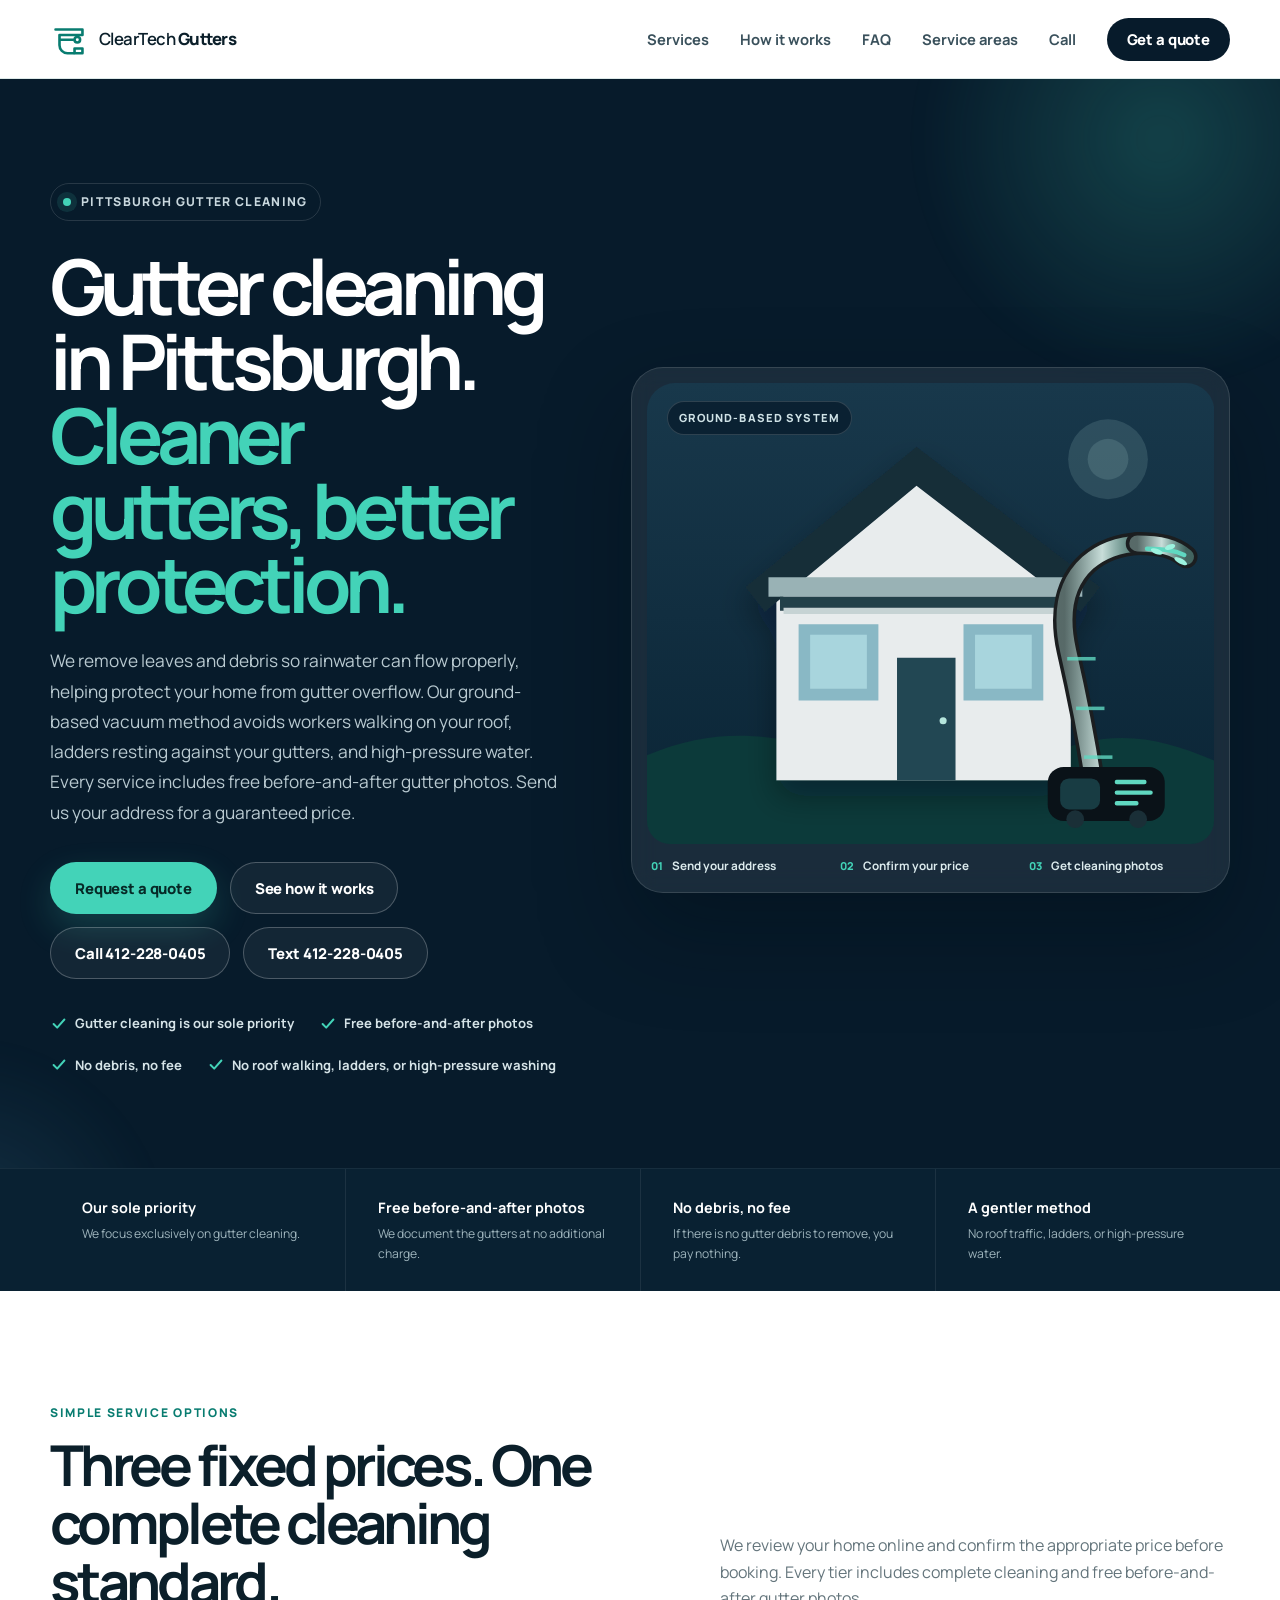
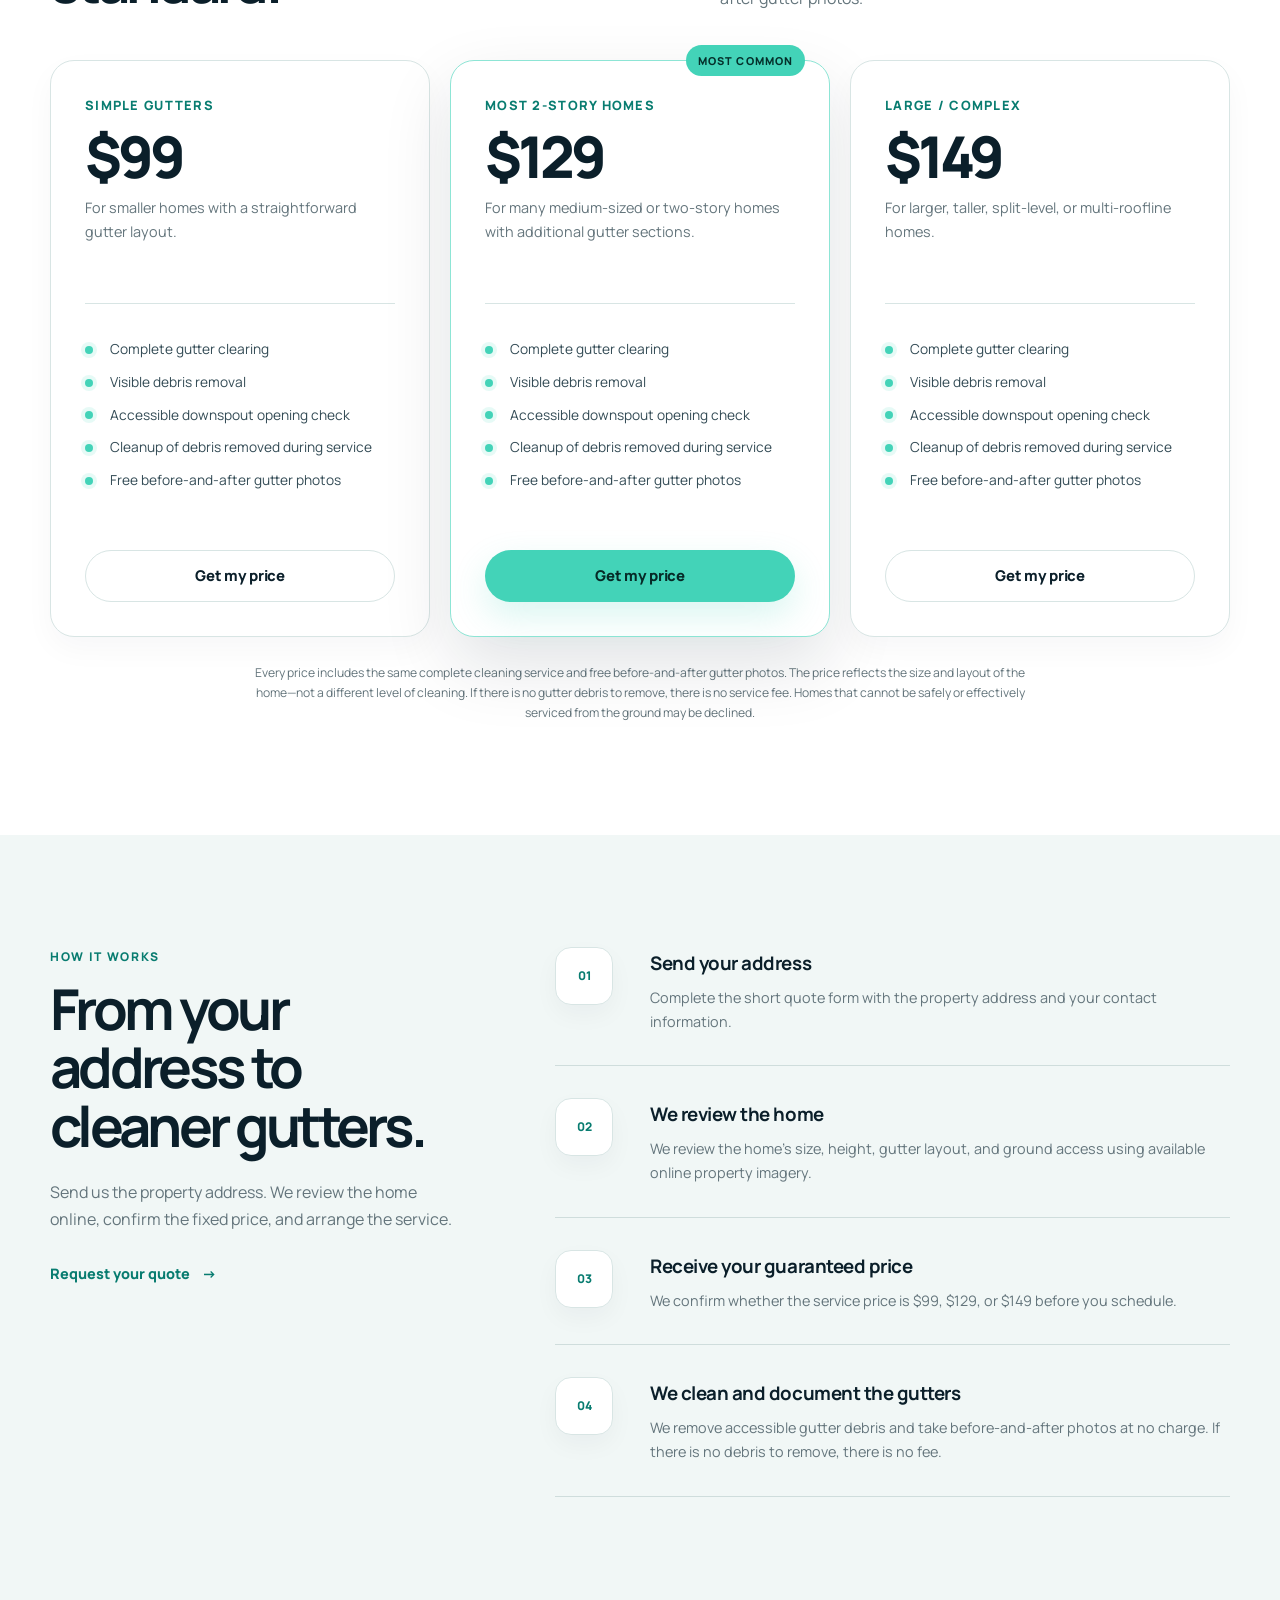
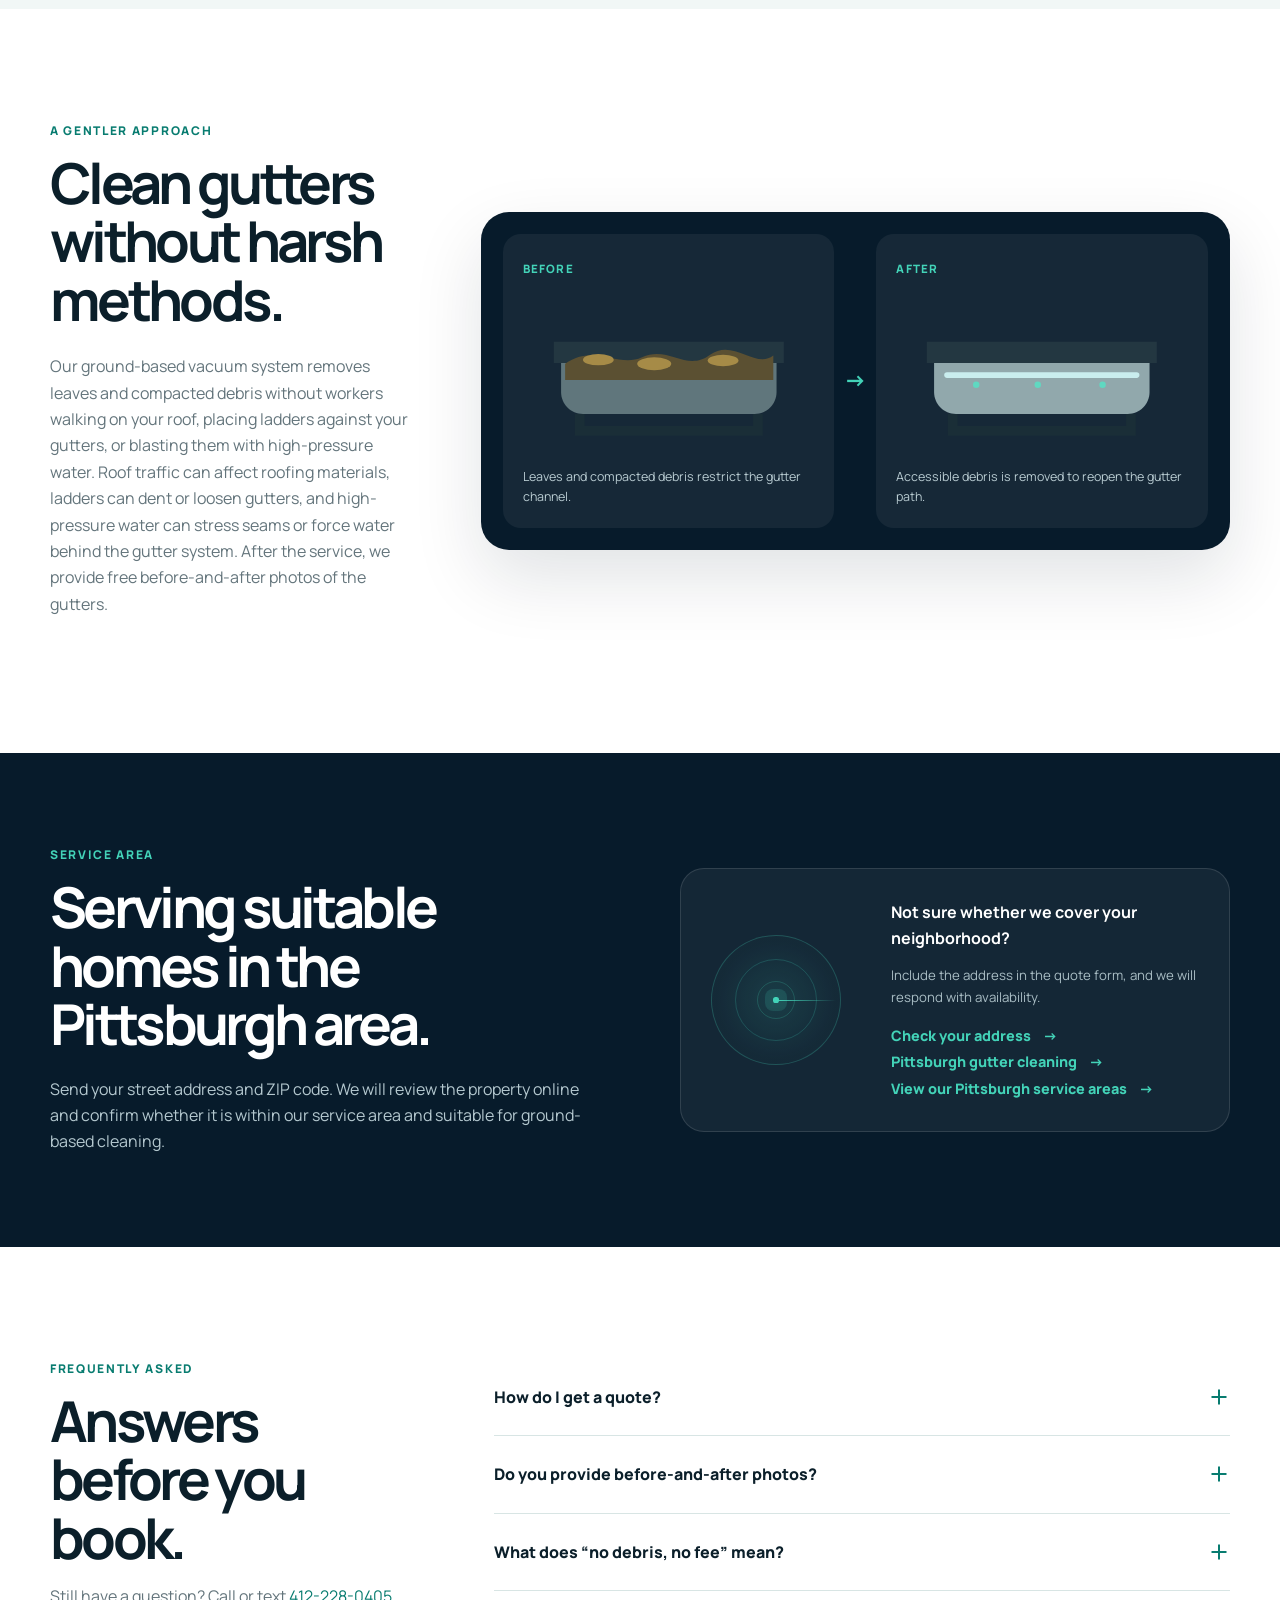
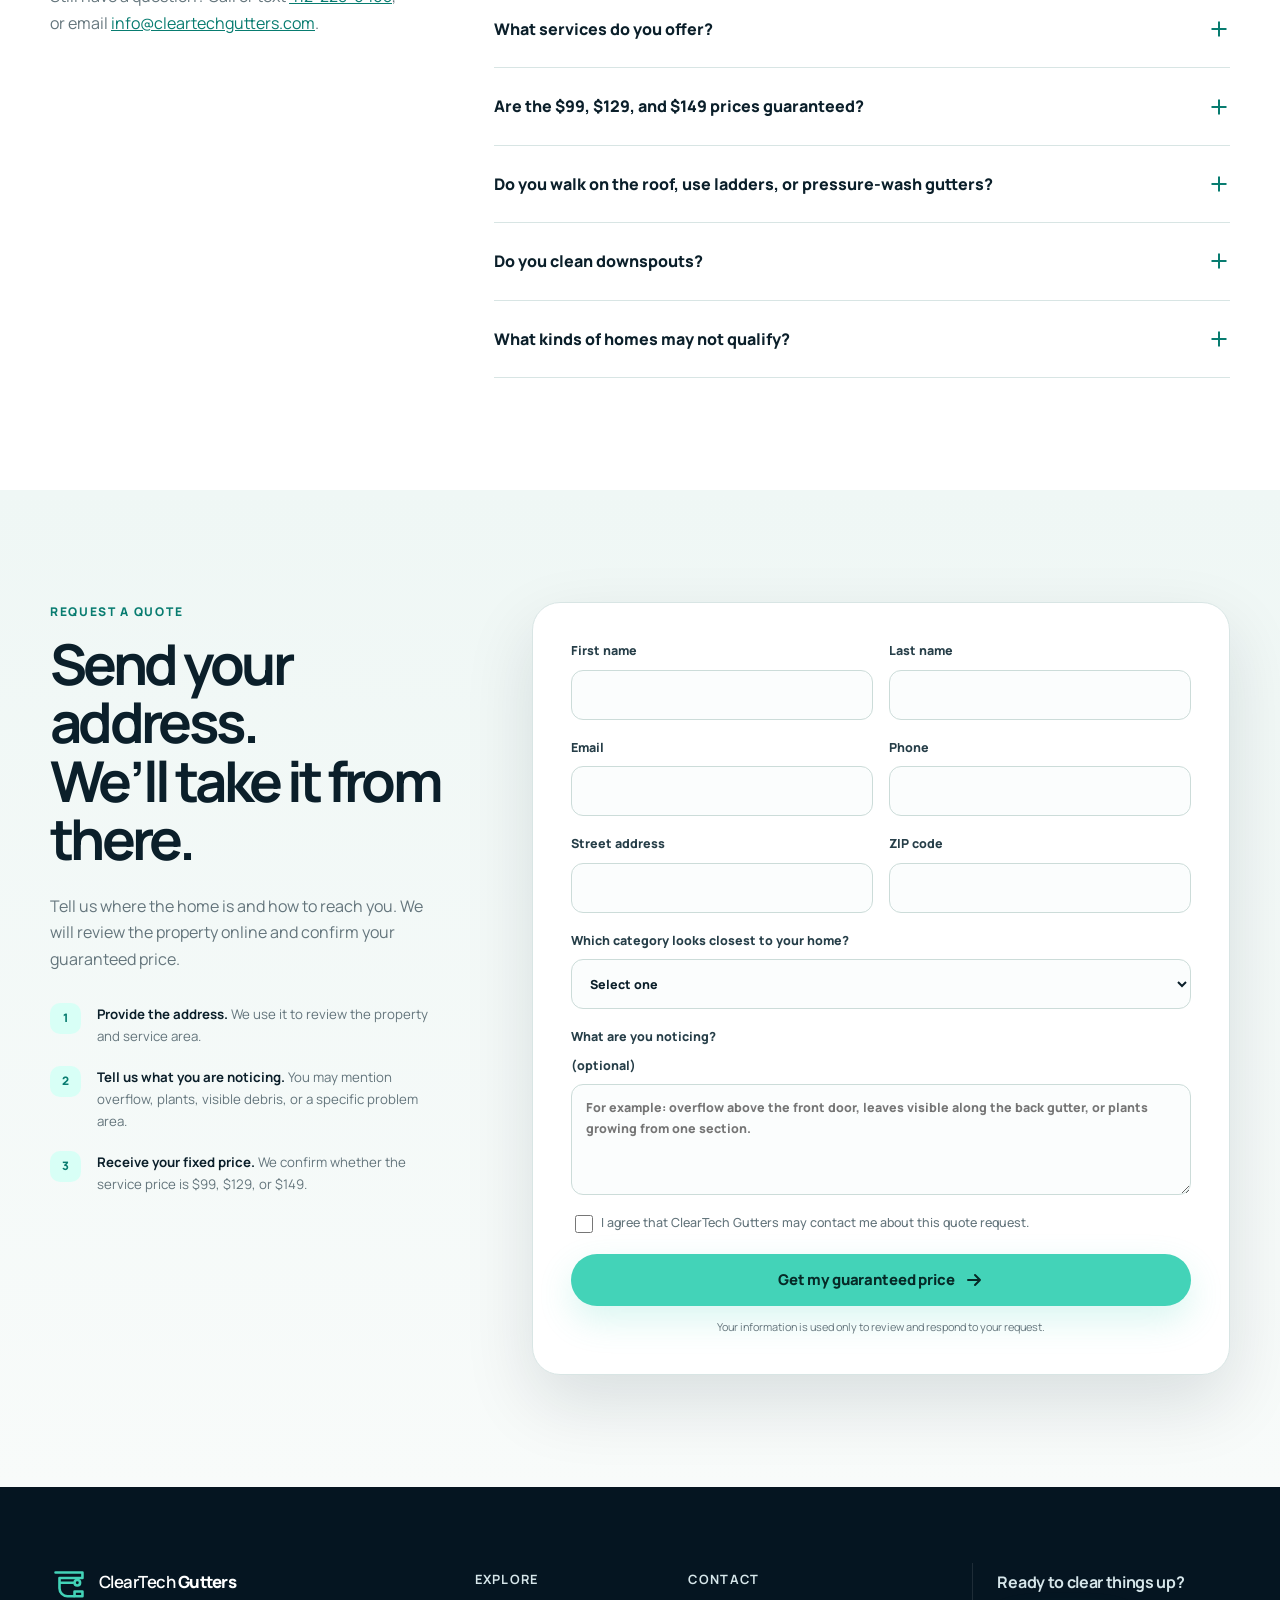
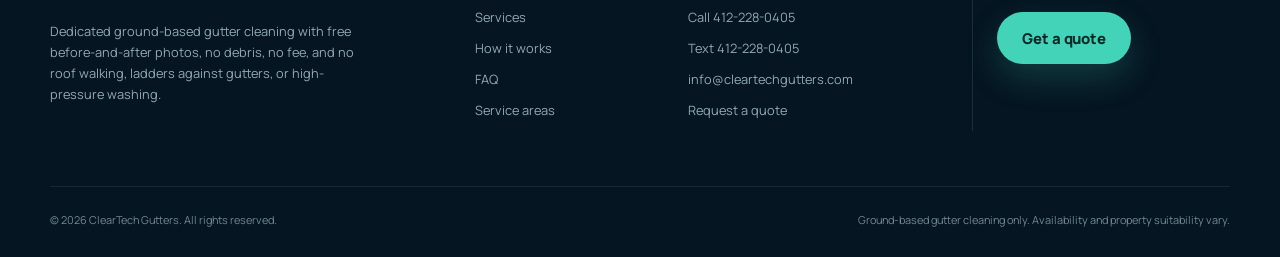
==== index.html @ 4eb2f978 "SEO: update index.html" ====
<!DOCTYPE html>

<html lang="en">
<head>
<script async="" src="https://www.googletagmanager.com/gtag/js?id=G-CKLV57WRPK"></script>
<script>
  window.dataLayer = window.dataLayer || [];
  function gtag(){dataLayer.push(arguments);}
  gtag('js', new Date());

  gtag('config', 'G-CKLV57WRPK');
</script>
<meta charset="utf-8"/>
<meta content="width=device-width, initial-scale=1" name="viewport"/>
<title>ClearTech Gutters | Gutter Cleaning in Pittsburgh</title>
<meta content="Dedicated gutter cleaning for suitable Pittsburgh-area homes with fixed pricing, free before-and-after gutter photos, and a ground-based method that avoids roof walking, ladders against gutters, and high-pressure water." name="description"/>
<meta content="#071b2b" name="theme-color"/>
<meta content="index,follow" name="robots"/>
<link href="https://cleartechgutters.com/" rel="canonical"/>
<link href="assets/favicon.svg" rel="icon" type="image/svg+xml"/>
<link href="https://fonts.googleapis.com" rel="preconnect"/>
<link crossorigin="" href="https://fonts.gstatic.com" rel="preconnect"/>
<link href="https://fonts.googleapis.com/css2?family=Manrope:wght@400;500;600;700;800&amp;display=swap" rel="stylesheet"/>
<link href="styles.css" rel="stylesheet"/>
<meta content="website" property="og:type"/>
<meta content="ClearTech Gutters | Smarter Gutter Cleaning" property="og:title"/>
<meta content="Dedicated gutter cleaning with fixed pricing, free before-and-after gutter photos, and no roof walking, ladders against gutters, or high-pressure washing." property="og:description"/>
<meta content="https://cleartechgutters.com/" property="og:url"/>
<meta content="https://cleartechgutters.com/assets/og-card.png" property="og:image"/>
<script type="application/ld+json">
  {
    "@context": "https://schema.org",
    "@type": "HomeAndConstructionBusiness",
    "name": "ClearTech Gutters",
    "url": "https://cleartechgutters.com/",
    "email": "info@cleartechgutters.com",
    "telephone": "+1-412-228-0405",
    "description": "Ground-based gutter cleaning throughout Pittsburgh and many surrounding communities.",
    "areaServed": [
      {"@type": "City", "name": "Pittsburgh", "addressRegion": "PA"},
      {"@type": "AdministrativeArea", "name": "Allegheny County", "addressRegion": "PA"}
    ],
    "priceRange": "$99-$149"
  }
  </script>
</head>
<body>
<a class="skip-link" href="#main">Skip to content</a>
<header class="site-header" id="top">
<div class="container nav-wrap">
<a aria-label="ClearTech Gutters home" class="brand" href="#top">
<svg aria-hidden="true" class="brand-mark" viewbox="0 0 48 48">
<path d="M7 12h34v7H12v13c0 5.5 4.5 10 10 10h8"></path>
<path d="M31 36h10v6H31z"></path>
<path d="M13 25h16"></path>
<circle cx="34.5" cy="25" r="3.5"></circle>
</svg>
<span>ClearTech <strong>Gutters</strong></span>
</a>
<button aria-controls="primary-nav" aria-expanded="false" class="menu-toggle" type="button">
<span></span><span></span><span></span>
<span class="sr-only">Open menu</span>
</button>
<nav aria-label="Primary navigation" class="primary-nav" id="primary-nav">
<a href="#services">Services</a>
<a href="#process">How it works</a>
<a href="#faq">FAQ</a>
<a class="button button-small" href="#quote">Get a quote</a>
</nav>
</div>
</header>
<main id="main">
<section class="hero section-dark">
<div class="hero-glow hero-glow-one"></div>
<div class="hero-glow hero-glow-two"></div>
<div class="container hero-grid">
<div class="hero-copy reveal">
<div class="eyebrow"><span class="eyebrow-dot"></span> Pittsburgh gutter cleaning</div>
<h1>Gutter cleaning in Pittsburgh.<br/><span>Cleaner gutters, better protection.</span></h1>
<p class="hero-lede">We remove leaves and debris so rainwater can flow properly, helping protect your home from gutter overflow. Our ground-based vacuum method avoids workers walking on your roof, ladders resting against your gutters, and high-pressure water. Every service includes free before-and-after gutter photos. Send us your address for a guaranteed price.</p>
<div class="hero-actions">
<a class="button button-primary" href="#quote">Request a quote</a>
<a class="button button-ghost" href="#process">See how it works</a>
</div>
<ul aria-label="Service highlights" class="hero-checks"><li><svg aria-hidden="true" viewbox="0 0 20 20"><path d="m4 10 4 4 8-9"></path></svg>Gutter cleaning is our sole priority</li><li><svg aria-hidden="true" viewbox="0 0 20 20"><path d="m4 10 4 4 8-9"></path></svg>Free before-and-after photos</li><li><svg aria-hidden="true" viewbox="0 0 20 20"><path d="m4 10 4 4 8-9"></path></svg>No debris, no fee</li><li><svg aria-hidden="true" viewbox="0 0 20 20"><path d="m4 10 4 4 8-9"></path></svg>No roof walking, ladders, or high-pressure washing</li></ul>
</div>
<div aria-label="Illustration of the ClearTech ground-based gutter cleaning system" class="hero-visual reveal">
<div class="visual-card">
<div class="visual-label">Ground-based system</div>
<svg aria-labelledby="hero-illustration-title hero-illustration-desc" class="house-illustration" role="img" viewbox="0 0 640 520">
<title id="hero-illustration-title">ClearTech gutter cleaning illustration</title>
<desc id="hero-illustration-desc">A transparent vacuum tube reaches from the ground to a gutter on a two-story home.</desc>
<defs>
<lineargradient id="sky" x1="0" x2="0" y1="0" y2="1">
<stop offset="0" stop-color="#18384b"></stop>
<stop offset="1" stop-color="#0a2435"></stop>
</lineargradient>
<lineargradient id="tube" x1="0" x2="1" y1="0" y2="0">
<stop offset="0" stop-color="#c7f6ee" stop-opacity=".35"></stop>
<stop offset=".5" stop-color="#e7fffa" stop-opacity=".85"></stop>
<stop offset="1" stop-color="#8be7d5" stop-opacity=".35"></stop>
</lineargradient>
<filter height="140%" id="shadow" width="140%" x="-20%" y="-20%">
<fedropshadow dx="0" dy="18" flood-color="#001019" flood-opacity=".35" stddeviation="18"></fedropshadow>
</filter>
</defs>
<rect fill="url(#sky)" height="520" rx="32" width="640"></rect>
<circle cx="520" cy="86" fill="#d3fff5" opacity=".12" r="45"></circle>
<circle cx="520" cy="86" fill="#d3fff5" opacity=".12" r="23"></circle>
<path d="M0 420C86 383 155 399 226 420s151 34 222 1c72-33 128-23 192 5v94H0Z" fill="#0c3a3a"></path>
<g filter="url(#shadow)">
<path d="M146 224 306 96l172 128v224H146Z" fill="#e8eced"></path>
<path d="M111 230 304 72l207 158-22 28-185-142-171 142Z" fill="#152d39"></path>
<path d="M137 219h354v22H137z" fill="#99b2b5"></path>
<path d="M150 241h326v16H150z" fill="#243f49"></path>
<path d="M171 272h90v86h-90zM357 272h90v86h-90z" fill="#89b8c5"></path>
<path d="M184 284h64v61h-64zM370 284h64v61h-64z" fill="#a8d5dd"></path>
<path d="M282 310h66v138h-66z" fill="#244653"></path>
<circle cx="334" cy="381" fill="#b5e6dc" r="4"></circle>
<path d="M154 257h318" stroke="#c6d3d4" stroke-width="7"></path>
</g>
<g>
<path d="M506 466c-9-62-20-116-31-164-10-45-1-78 22-99 17-15 38-21 59-22" fill="none" stroke="#1b1e20" stroke-linecap="round" stroke-width="26"></path>
<path d="M506 466c-9-62-20-116-31-164-10-45-1-78 22-99 17-15 38-21 59-22" fill="none" stroke="url(#tube)" stroke-linecap="round" stroke-width="18"></path>
<path d="M553 181c26 0 42 4 55 15" fill="none" stroke="#1b1e20" stroke-linecap="round" stroke-width="26"></path>
<path d="M553 181c26 0 42 4 55 15" fill="none" stroke="url(#tube)" stroke-linecap="round" stroke-width="18"></path>
<path d="M606 194c-12-6-27-7-42-7" fill="none" stroke="#60d8c1" stroke-linecap="round" stroke-width="5"></path>
<path d="M493 422h32" opacity=".8" stroke="#60d8c1" stroke-width="4"></path>
<path d="M484 367h32" opacity=".8" stroke="#60d8c1" stroke-width="4"></path>
<path d="M474 311h32" opacity=".8" stroke="#60d8c1" stroke-width="4"></path>
</g>
<g transform="translate(452 433)">
<rect fill="#0a1218" height="61" rx="18" width="132" x="0" y="0"></rect>
<rect fill="#183c43" height="35" rx="10" width="45" x="14" y="13"></rect>
<circle cx="31" cy="59" fill="#1a2f37" r="10"></circle>
<circle cx="102" cy="59" fill="#1a2f37" r="10"></circle>
<path d="M78 17h31M78 29h38M78 41h22" stroke="#60d8c1" stroke-linecap="round" stroke-width="5"></path>
</g>
<g fill="#9cf3df">
<ellipse cx="575" cy="190" rx="7" ry="3" transform="rotate(20 575 190)"></ellipse>
<ellipse cx="590" cy="185" rx="6" ry="3" transform="rotate(-18 590 185)"></ellipse>
<ellipse cx="602" cy="201" rx="8" ry="3" transform="rotate(28 602 201)"></ellipse>
</g>
</svg>
<div class="visual-stats"><div><span>01</span><strong>Send your address</strong></div><div><span>02</span><strong>Confirm your price</strong></div><div><span>03</span><strong>Get cleaning photos</strong></div></div>
</div>
</div>
</div>
</section>
<section aria-label="ClearTech service principles" class="trust-strip">
<div class="container trust-grid"><div><strong>Our sole priority</strong><span>We focus exclusively on gutter cleaning.</span></div><div><strong>Free before-and-after photos</strong><span>We document the gutters at no additional charge.</span></div><div><strong>No debris, no fee</strong><span>If there is no gutter debris to remove, you pay nothing.</span></div><div><strong>A gentler method</strong><span>No roof traffic, ladders, or high-pressure water.</span></div></div>
</section>
<section class="section" id="services">
<div class="container">
<div class="section-heading reveal">
<div>
<p class="kicker">Simple service options</p>
<h2>Three fixed prices. One complete cleaning standard.</h2>
</div>
<p>We review your home online and confirm the appropriate price before booking. Every tier includes complete cleaning and free before-and-after gutter photos.</p>
</div>
<div class="pricing-grid"><article class="price-card reveal"><div class="price-card-top"><p class="plan-name">Smaller home</p><p class="price">$99</p><p class="plan-desc">For smaller homes with a straightforward gutter layout.</p></div><ul><li>Complete gutter clearing</li><li>Visible debris removal</li><li>Accessible downspout opening check</li><li>Cleanup of debris removed during service</li><li>Free before-and-after gutter photos</li></ul><a class="button button-outline" href="#quote">Get my price</a></article><article class="price-card reveal price-card-featured"><div class="popular-label">Most common</div><div class="price-card-top"><p class="plan-name">Typical home</p><p class="price">$129</p><p class="plan-desc">For many medium-sized or two-story homes with additional gutter sections.</p></div><ul><li>Complete gutter clearing</li><li>Visible debris removal</li><li>Accessible downspout opening check</li><li>Cleanup of debris removed during service</li><li>Free before-and-after gutter photos</li></ul><a class="button button-primary" href="#quote">Get my price</a></article><article class="price-card reveal"><div class="price-card-top"><p class="plan-name">Larger home</p><p class="price">$149</p><p class="plan-desc">For larger, taller, split-level, or multi-roofline homes.</p></div><ul><li>Complete gutter clearing</li><li>Visible debris removal</li><li>Accessible downspout opening check</li><li>Cleanup of debris removed during service</li><li>Free before-and-after gutter photos</li></ul><a class="button button-outline" href="#quote">Get my price</a></article></div>
<p class="fine-print">Every price includes the same complete cleaning service and free before-and-after gutter photos. The price reflects the size and layout of the home—not a different level of cleaning. If there is no gutter debris to remove, there is no service fee. Homes that cannot be safely or effectively serviced from the ground may be declined.</p>
</div>
</section>
<section class="section section-soft" id="process">
<div class="container process-layout">
<div class="process-copy reveal">
<p class="kicker">How it works</p>
<h2>From your address to cleaner gutters.</h2>
<p>Send us the property address. We review the home online, confirm the fixed price, and arrange the service.</p>
<a class="text-link" href="#quote">Request your quote <span aria-hidden="true">→</span></a>
</div>
<ol class="steps">
<li class="step reveal">
<span class="step-number">01</span>
<div><h3>Send your address</h3><p>Complete the short quote form with the property address and your contact information.</p></div>
</li>
<li class="step reveal">
<span class="step-number">02</span>
<div><h3>We review the home</h3><p>We review the home’s size, height, gutter layout, and ground access using available online property imagery.</p></div>
</li>
<li class="step reveal">
<span class="step-number">03</span>
<div><h3>Receive your guaranteed price</h3><p>We confirm whether the service price is $99, $129, or $149 before you schedule.</p></div>
</li>
<li class="step reveal">
<span class="step-number">04</span>
<div><h3>We clean and document the gutters</h3><p>We remove accessible gutter debris and take before-and-after photos at no charge. If there is no debris to remove, there is no fee.</p></div>
</li>
</ol>
</div>
</section>
<section class="section comparison-section">
<div class="container comparison-grid">
<div class="comparison-copy reveal">
<p class="kicker">A gentler approach</p>
<h2>Clean gutters without harsh methods.</h2>
<p>Our ground-based vacuum system removes leaves and compacted debris without workers walking on your roof, placing ladders against your gutters, or blasting them with high-pressure water. Roof traffic can affect roofing materials, ladders can dent or loosen gutters, and high-pressure water can stress seams or force water behind the gutter system. After the service, we provide free before-and-after photos of the gutters.</p>

</div>
<div class="comparison-card reveal">
<div class="compare-panel clogged">
<span>Before</span>
<svg aria-hidden="true" viewbox="0 0 360 220">
<path d="M38 64h284v26H38z" fill="#233741"></path>
<path d="M47 90h266v36c0 15-12 27-27 27H74c-15 0-27-12-27-27Z" fill="#60767c"></path>
<path d="M52 91c37-26 65 6 95-8 33-15 55 19 84-3 28-21 56 18 78 1v30H52Z" fill="#5b5032"></path>
<g fill="#a68b47"><ellipse cx="93" cy="86" rx="19" ry="7"></ellipse><ellipse cx="162" cy="91" rx="21" ry="8"></ellipse><ellipse cx="247" cy="87" rx="19" ry="7"></ellipse></g>
<path d="M70 153v21h220v-21" fill="none" stroke="#1a2e37" stroke-width="12"></path>
</svg>
<p>Leaves and compacted debris restrict the gutter channel.</p>
</div>
<div class="compare-divider"><span>→</span></div>
<div class="compare-panel clear">
<span>After</span>
<svg aria-hidden="true" viewbox="0 0 360 220">
<path d="M38 64h284v26H38z" fill="#233741"></path>
<path d="M47 90h266v36c0 15-12 27-27 27H74c-15 0-27-12-27-27Z" fill="#91a8ac"></path>
<path d="M63 105h234" opacity=".8" stroke="#d8ffff" stroke-linecap="round" stroke-width="7"></path>
<path d="M70 153v21h220v-21" fill="none" stroke="#1a2e37" stroke-width="12"></path>
<g fill="#60d8c1"><circle cx="99" cy="117" r="4"></circle><circle cx="175" cy="117" r="4"></circle><circle cx="255" cy="117" r="4"></circle></g>
</svg>
<p>Accessible debris is removed to reopen the gutter path.</p>
</div>
</div>
</div>
</section>
<section class="section section-dark service-area">
<div class="container area-grid">
<div class="reveal">
<p class="kicker kicker-light">Service area</p>
<h2>Serving suitable homes in the Pittsburgh area.</h2>
<p>Send your street address and ZIP code. We will review the property online and confirm whether it is within our service area and suitable for ground-based cleaning.</p>
</div>
<div class="area-card reveal">
<div aria-hidden="true" class="radar"><span></span><span></span><span></span><i></i></div>
<div>
<strong>Not sure whether we cover your neighborhood?</strong>
<p>Include the address in the quote form, and we will respond with availability.</p>
<a class="text-link text-link-light" href="#quote">Check your address <span>→</span></a>
<a class="text-link text-link-light" href="/pittsburgh-gutter-cleaning.html">Pittsburgh gutter cleaning <span aria-hidden="true">→</span></a>
</div>
</div>
</div>
</section>
<section class="section" id="faq">
<div class="container faq-layout">
<div class="faq-heading reveal">
<p class="kicker">Frequently asked</p>
<h2>Answers before you book.</h2>
<p>Still have a question? Email <a href="mailto:info@cleartechgutters.com">info@cleartechgutters.com</a>.</p>
</div>
<div class="accordion" data-accordion=""><div class="faq-item reveal"><button aria-expanded="false" type="button"><span>How do I get a quote?</span><i></i></button><div class="faq-answer"><p>Send us the property address and your contact information. We review the home online and confirm the price before booking.</p></div></div><div class="faq-item reveal"><button aria-expanded="false" type="button"><span>Do you provide before-and-after photos?</span><i></i></button><div class="faq-answer"><p>Yes. We take before-and-after photos of the gutters during every completed cleaning and provide them at no additional charge.</p></div></div><div class="faq-item reveal"><button aria-expanded="false" type="button"><span>What does “no debris, no fee” mean?</span><i></i></button><div class="faq-answer"><p>If we inspect the gutters and find no gutter debris to remove, there is no cleaning fee.</p></div></div><div class="faq-item reveal"><button aria-expanded="false" type="button"><span>What services do you offer?</span><i></i></button><div class="faq-answer"><p>Gutter cleaning is our sole priority. We focus exclusively on cleaning gutters rather than dividing our attention among unrelated home services.</p></div></div><div class="faq-item reveal"><button aria-expanded="false" type="button"><span>Are the $99, $129, and $149 prices guaranteed?</span><i></i></button><div class="faq-answer"><p>Yes. Once we confirm which price applies to your home, that is the price you pay for the described gutter-cleaning service.</p></div></div><div class="faq-item reveal"><button aria-expanded="false" type="button"><span>Do you walk on the roof, use ladders, or pressure-wash gutters?</span><i></i></button><div class="faq-answer"><p>No. Our service is performed from the ground using a vacuum system. We do not walk on the roof, lean ladders against the gutters, or blast the gutters with high-pressure water. Roof traffic can affect roofing materials, ladders can dent or loosen gutters, and high-pressure water can stress seams or force water behind the gutter system. Homes that cannot be effectively reached from the ground may not be serviceable.</p></div></div><div class="faq-item reveal"><button aria-expanded="false" type="button"><span>Do you clean downspouts?</span><i></i></button><div class="faq-answer"><p>The service includes an opening check for accessible downspouts. Internal blockages requiring disassembly and underground drainage problems are not included.</p></div></div><div class="faq-item reveal"><button aria-expanded="false" type="button"><span>What kinds of homes may not qualify?</span><i></i></button><div class="faq-answer"><p>Examples include unusually tall structures, inaccessible rear elevations, severe grade changes, fragile gutter systems, or properties without safe ground access.</p></div></div></div>
</div>
</section>
<section class="section quote-section" id="quote">
<div class="container quote-grid">
<div class="quote-copy reveal">
<p class="kicker">Request a quote</p>
<h2>Send your address.<br/>We’ll take it from there.</h2>
<p>Tell us where the home is and how to reach you. We will review the property online and confirm your guaranteed price.</p>
<div class="quote-tips"><div><span>1</span><p><strong>Provide the address.</strong> We use it to review the property and service area.</p></div><div><span>2</span><p><strong>Tell us what you are noticing.</strong> You may mention overflow, plants, visible debris, or a specific problem area.</p></div><div><span>3</span><p><strong>Receive your fixed price.</strong> We confirm whether the service price is $99, $129, or $149.</p></div></div>
</div>
<div class="form-card reveal">
<form action="https://formspree.io/f/REPLACE_WITH_FORM_ID" id="quote-form" method="POST" novalidate="">
<input name="_subject" type="hidden" value="New ClearTech Gutters quote request"/>
<input aria-hidden="true" autocomplete="off" class="honeypot" name="company_website" tabindex="-1" type="text"/>
<div class="form-row two-col">
<label>First name
                <input autocomplete="given-name" name="first_name" required="" type="text"/>
</label>
<label>Last name
                <input autocomplete="family-name" name="last_name" required="" type="text"/>
</label>
</div>
<div class="form-row two-col">
<label>Email
                <input autocomplete="email" name="email" required="" type="email"/>
</label>
<label>Phone
                <input autocomplete="tel" name="phone" type="tel"/>
</label>
</div>
<div class="form-row two-col">
<label>Street address
                <input autocomplete="street-address" name="street_address" required="" type="text"/>
</label>
<label>ZIP code
                <input autocomplete="postal-code" inputmode="numeric" name="zip_code" pattern="[0-9]{5}(-[0-9]{4})?" required="" type="text"/>
</label>
</div>

<input name="service_interest" type="hidden" value="Determine from address"/><label>What are you noticing? <span class="optional-label">(optional)</span><textarea name="details" placeholder="For example: overflow above the front door, leaves visible along the back gutter, or plants growing from one section." rows="4"></textarea></label>


<label class="checkbox-label">
<input name="contact_permission" required="" type="checkbox"/>
<span>I agree that ClearTech Gutters may contact me about this quote request.</span>
</label>
<button class="button button-primary button-full" type="submit"><span>Get my guaranteed price</span><svg aria-hidden="true" viewbox="0 0 20 20"><path d="M4 10h12m-5-5 5 5-5 5"></path></svg></button>
<p class="form-note">Your information is used only to review and respond to your request.</p>
<div aria-live="polite" class="form-status" id="form-status" role="status"></div>
</form>
</div>
</div>
</section>
</main>
<footer class="site-footer">
<div class="container footer-grid">
<div>
<a class="brand brand-footer" href="#top">
<svg aria-hidden="true" class="brand-mark" viewbox="0 0 48 48"><path d="M7 12h34v7H12v13c0 5.5 4.5 10 10 10h8"></path><path d="M31 36h10v6H31z"></path><path d="M13 25h16"></path><circle cx="34.5" cy="25" r="3.5"></circle></svg>
<span>ClearTech <strong>Gutters</strong></span>
</a>
<p>Dedicated ground-based gutter cleaning with free before-and-after photos, no debris, no fee, and no roof walking, ladders against gutters, or high-pressure washing.</p>
</div>
<div>
<h3>Explore</h3>
<a href="#services">Services</a>
<a href="#process">How it works</a>
<a href="#faq">FAQ</a>
</div>
<div>
<h3>Contact</h3>
<a href="mailto:info@cleartechgutters.com">info@cleartechgutters.com</a>
<a href="#quote">Request a quote</a>
</div>
<div class="footer-cta">
<h3>Ready to clear things up?</h3>
<a class="button button-primary" href="#quote">Get a quote</a>
</div>
</div>
<div class="container footer-bottom">
<p>© <span id="year"></span> ClearTech Gutters. All rights reserved.</p>
<p>Ground-based gutter cleaning only. Availability and property suitability vary.</p>
</div>
</footer>
<script defer="" src="script.js?v=3"></script>
</body>
</html>
---- styles.css ----
:root {
  --ink: #0b1f2a;
  --ink-2: #18313e;
  --navy: #071b2b;
  --navy-2: #0b293a;
  --teal: #43d3b8;
  --teal-dark: #087c70;
  --mint: #d8fff6;
  --paper: #ffffff;
  --soft: #f1f7f6;
  --line: #d8e5e4;
  --muted: #64757c;
  --shadow: 0 28px 70px rgba(7, 27, 43, .12);
  --radius: 24px;
  --container: 1180px;
}

* { box-sizing: border-box; }
html { scroll-behavior: smooth; }
body {
  margin: 0;
  font-family: "Manrope", system-ui, -apple-system, BlinkMacSystemFont, "Segoe UI", sans-serif;
  color: var(--ink);
  background: var(--paper);
  line-height: 1.65;
  -webkit-font-smoothing: antialiased;
}
img, svg { max-width: 100%; }
a { color: inherit; }
button, input, select, textarea { font: inherit; }
button { cursor: pointer; }

.container { width: min(calc(100% - 40px), var(--container)); margin-inline: auto; }
.section { padding: 112px 0; }
.section-dark { position: relative; background: var(--navy); color: white; overflow: hidden; }
.section-soft { background: var(--soft); }

.skip-link {
  position: fixed; top: 12px; left: 12px; z-index: 9999; transform: translateY(-160%);
  background: white; color: var(--navy); padding: 10px 16px; border-radius: 10px; font-weight: 800;
}
.skip-link:focus { transform: translateY(0); }
.sr-only { position: absolute; width: 1px; height: 1px; padding: 0; margin: -1px; overflow: hidden; clip: rect(0,0,0,0); white-space: nowrap; border: 0; }

.site-header {
  position: sticky; top: 0; z-index: 1000;
  background: rgba(255,255,255,.9); backdrop-filter: blur(18px);
  border-bottom: 1px solid rgba(216,229,228,.85);
}
.nav-wrap { min-height: 78px; display: flex; align-items: center; justify-content: space-between; gap: 30px; }
.brand { display: inline-flex; align-items: center; gap: 11px; text-decoration: none; font-size: 1.05rem; font-weight: 600; letter-spacing: -.03em; }
.brand strong { font-weight: 800; }
.brand-mark { width: 38px; height: 38px; fill: none; stroke: var(--teal-dark); stroke-width: 3.3; stroke-linecap: round; stroke-linejoin: round; }
.primary-nav { display: flex; align-items: center; gap: 31px; }
.primary-nav > a:not(.button) { text-decoration: none; font-size: .92rem; font-weight: 700; color: #39505b; }
.primary-nav > a:not(.button):hover { color: var(--teal-dark); }
.menu-toggle { display: none; width: 44px; height: 44px; border: 0; background: transparent; padding: 10px; }
.menu-toggle span:not(.sr-only) { display: block; height: 2px; background: var(--ink); margin: 5px 0; transition: transform .2s ease, opacity .2s ease; }

.button {
  display: inline-flex; align-items: center; justify-content: center; gap: 10px;
  min-height: 52px; padding: 0 24px; border-radius: 999px; border: 1px solid transparent;
  text-decoration: none; font-weight: 800; font-size: .93rem; letter-spacing: -.01em;
  transition: transform .2s ease, box-shadow .2s ease, background .2s ease, border-color .2s ease;
}
.button:hover { transform: translateY(-2px); }
.button-small { min-height: 43px; padding: 0 19px; background: var(--navy); color: white; }
.button-primary { background: var(--teal); color: #062a27; box-shadow: 0 14px 35px rgba(67,211,184,.2); }
.button-primary:hover { background: #5be1c8; box-shadow: 0 17px 40px rgba(67,211,184,.28); }
.button-ghost { color: white; border-color: rgba(255,255,255,.24); background: rgba(255,255,255,.05); }
.button-ghost:hover { background: rgba(255,255,255,.1); }
.button-outline { border-color: var(--line); color: var(--ink); background: white; }
.button-outline:hover { border-color: var(--teal-dark); }
.button-full { width: 100%; border: 0; }
.button-full svg { width: 20px; fill: none; stroke: currentColor; stroke-width: 2; stroke-linecap: round; stroke-linejoin: round; }

.hero { padding: 104px 0 92px; }
.hero-grid { position: relative; z-index: 2; display: grid; grid-template-columns: .92fr 1.08fr; gap: 70px; align-items: center; }
.hero-glow { position: absolute; border-radius: 999px; filter: blur(15px); pointer-events: none; }
.hero-glow-one { width: 500px; height: 500px; right: -130px; top: -190px; background: radial-gradient(circle, rgba(67,211,184,.21), rgba(67,211,184,0) 68%); }
.hero-glow-two { width: 420px; height: 420px; left: -250px; bottom: -290px; background: radial-gradient(circle, rgba(75,145,183,.2), rgba(75,145,183,0) 68%); }
.eyebrow { display: inline-flex; align-items: center; gap: 10px; padding: 8px 12px; border: 1px solid rgba(255,255,255,.13); border-radius: 999px; color: #c9d8de; font-size: .76rem; font-weight: 800; text-transform: uppercase; letter-spacing: .11em; }
.eyebrow-dot { width: 8px; height: 8px; border-radius: 50%; background: var(--teal); box-shadow: 0 0 0 6px rgba(67,211,184,.12); }
.hero h1 { margin: 28px 0 25px; font-size: clamp(3rem, 6vw, 5.65rem); line-height: .97; letter-spacing: -.075em; }
.hero h1 span { color: var(--teal); }
.hero-lede { max-width: 600px; margin: 0; color: #b8c9d0; font-size: 1.08rem; line-height: 1.75; }
.hero-actions { display: flex; flex-wrap: wrap; gap: 13px; margin-top: 34px; }
.hero-checks { display: flex; flex-wrap: wrap; gap: 20px 25px; list-style: none; padding: 0; margin: 34px 0 0; color: #d5e3e7; font-size: .82rem; font-weight: 700; }
.hero-checks li { display: flex; align-items: center; gap: 7px; }
.hero-checks svg { width: 18px; height: 18px; fill: none; stroke: var(--teal); stroke-width: 2.2; stroke-linecap: round; stroke-linejoin: round; }
.visual-card { position: relative; border-radius: 32px; padding: 15px; background: rgba(255,255,255,.08); border: 1px solid rgba(255,255,255,.12); box-shadow: 0 40px 90px rgba(0,12,20,.38); backdrop-filter: blur(12px); }
.visual-label { position: absolute; top: 33px; left: 35px; z-index: 2; background: rgba(7,27,43,.75); border: 1px solid rgba(255,255,255,.15); color: #cfe2e6; border-radius: 999px; padding: 7px 11px; font-size: .7rem; font-weight: 800; text-transform: uppercase; letter-spacing: .1em; }
.house-illustration { display: block; border-radius: 23px; }
.visual-stats { display: grid; grid-template-columns: repeat(3,1fr); gap: 8px; padding: 13px 4px 2px; }
.visual-stats div { display: flex; align-items: center; gap: 9px; min-width: 0; }
.visual-stats span { color: var(--teal); font-size: .68rem; font-weight: 800; }
.visual-stats strong { color: #dcebed; font-size: .73rem; line-height: 1.2; white-space: nowrap; }

.trust-strip { background: #092132; color: white; border-top: 1px solid rgba(255,255,255,.06); }
.trust-grid { display: grid; grid-template-columns: repeat(4,1fr); }
.trust-grid > div { padding: 27px 32px; border-left: 1px solid rgba(255,255,255,.08); }
.trust-grid > div:first-child { border-left: 0; }
.trust-grid strong, .trust-grid span { display: block; }
.trust-grid strong { font-size: .9rem; }
.trust-grid span { color: #9eb4bc; font-size: .76rem; margin-top: 4px; }

.kicker { margin: 0 0 13px; color: var(--teal-dark); font-size: .75rem; font-weight: 800; letter-spacing: .14em; text-transform: uppercase; }
.kicker-light { color: var(--teal); }
.section-heading { display: flex; justify-content: space-between; align-items: end; gap: 50px; margin-bottom: 48px; }
h2 { margin: 0; font-size: clamp(2.35rem, 4.4vw, 4.15rem); line-height: 1.04; letter-spacing: -.065em; }
.section-heading > p { max-width: 510px; margin: 0; color: var(--muted); }

.pricing-grid { display: grid; grid-template-columns: repeat(3,1fr); gap: 20px; align-items: stretch; }
.price-card { position: relative; display: flex; flex-direction: column; padding: 34px; border: 1px solid var(--line); border-radius: var(--radius); background: white; box-shadow: 0 12px 30px rgba(7,27,43,.035); }
.price-card-featured { border-color: #8de5d5; box-shadow: var(--shadow); transform: translateY(-10px); }
.popular-label { position: absolute; top: 0; right: 24px; transform: translateY(-50%); background: var(--teal); color: #05302b; padding: 7px 12px; border-radius: 999px; font-size: .68rem; font-weight: 800; text-transform: uppercase; letter-spacing: .1em; }
.plan-name { margin: 0; font-size: .8rem; font-weight: 800; color: var(--teal-dark); text-transform: uppercase; letter-spacing: .1em; }
.price { margin: 12px 0 11px; font-size: 3.6rem; font-weight: 800; letter-spacing: -.07em; line-height: 1; }
.price span { margin-right: 7px; color: var(--muted); font-size: .72rem; font-weight: 700; letter-spacing: 0; }
.price-text { font-size: 2.1rem; margin-top: 22px; }
.plan-desc { min-height: 83px; margin: 0; color: var(--muted); font-size: .9rem; }
.price-card ul { list-style: none; padding: 24px 0; margin: 24px 0; border-top: 1px solid var(--line); }
.price-card li { position: relative; padding-left: 25px; margin: 10px 0; color: #334b55; font-size: .86rem; }
.price-card li::before { content: ""; position: absolute; left: 0; top: .55em; width: 8px; height: 8px; border-radius: 50%; background: var(--teal); box-shadow: 0 0 0 4px rgba(67,211,184,.13); }
.price-card .button { margin-top: auto; }
.fine-print { margin: 26px auto 0; color: var(--muted); max-width: 780px; text-align: center; font-size: .76rem; }

.process-layout { display: grid; grid-template-columns: .75fr 1.25fr; gap: 100px; align-items: start; }
.process-copy { position: sticky; top: 120px; }
.process-copy > p:not(.kicker) { color: var(--muted); max-width: 490px; margin: 24px 0 28px; }
.text-link { display: inline-flex; align-items: center; gap: 12px; color: var(--teal-dark); text-decoration: none; font-size: .9rem; font-weight: 800; }
.text-link span { transition: transform .2s ease; }
.text-link:hover span { transform: translateX(4px); }
.text-link-light { color: var(--teal); }
.steps { list-style: none; padding: 0; margin: 0; }
.step { display: grid; grid-template-columns: 72px 1fr; gap: 23px; padding: 32px 0; border-bottom: 1px solid #cfdddc; }
.step:first-child { padding-top: 0; }
.step-number { display: grid; place-items: center; width: 58px; height: 58px; border-radius: 16px; background: white; border: 1px solid var(--line); color: var(--teal-dark); font-size: .75rem; font-weight: 800; box-shadow: 0 10px 25px rgba(7,27,43,.04); }
.step h3 { margin: 1px 0 7px; font-size: 1.17rem; letter-spacing: -.025em; }
.step p { margin: 0; color: var(--muted); font-size: .9rem; }

.comparison-grid { display: grid; grid-template-columns: .65fr 1.35fr; gap: 70px; align-items: center; }
.comparison-copy > p:not(.kicker) { color: var(--muted); margin: 24px 0; }
.mini-note { padding: 17px 19px; border-radius: 16px; background: var(--soft); border-left: 4px solid var(--teal); color: var(--muted); font-size: .76rem; }
.mini-note strong { color: var(--ink); }
.comparison-card { display: grid; grid-template-columns: 1fr 42px 1fr; align-items: stretch; padding: 22px; border-radius: 28px; background: var(--navy); box-shadow: var(--shadow); }
.compare-panel { padding: 20px; border-radius: 18px; background: rgba(255,255,255,.06); }
.compare-panel > span { display: inline-block; color: var(--teal); font-size: .72rem; font-weight: 800; letter-spacing: .1em; text-transform: uppercase; }
.compare-panel svg { display: block; margin: 10px 0 -2px; }
.compare-panel p { color: #b8cbd1; font-size: .78rem; margin: 0; }
.compare-divider { display: grid; place-items: center; color: var(--teal); font-size: 1.4rem; font-weight: 800; }

.service-area { padding: 92px 0; }
.area-grid { display: grid; grid-template-columns: 1fr 1fr; gap: 80px; align-items: center; }
.area-grid > div:first-child p:not(.kicker) { color: #b4c8cf; max-width: 570px; margin: 22px 0 0; }
.area-card { display: grid; grid-template-columns: 150px 1fr; gap: 30px; align-items: center; padding: 30px; border: 1px solid rgba(255,255,255,.12); border-radius: 24px; background: rgba(255,255,255,.055); }
.area-card strong { display: block; font-size: 1rem; }
.area-card p { color: #a9bdc4; font-size: .83rem; }
.radar { position: relative; width: 130px; height: 130px; border-radius: 50%; border: 1px solid rgba(67,211,184,.25); background: radial-gradient(circle, rgba(67,211,184,.13), rgba(67,211,184,.02) 65%); }
.radar span { position: absolute; inset: 18%; border: 1px solid rgba(67,211,184,.22); border-radius: 50%; }
.radar span:nth-child(2) { inset: 35%; }
.radar span:nth-child(3) { inset: 48%; background: var(--teal); box-shadow: 0 0 0 8px rgba(67,211,184,.15); }
.radar i { position: absolute; left: 50%; top: 50%; width: 47%; height: 1px; transform-origin: left; background: linear-gradient(90deg, var(--teal), transparent); animation: sweep 4s linear infinite; }
@keyframes sweep { to { transform: rotate(360deg); } }

.faq-layout { display: grid; grid-template-columns: .65fr 1.35fr; gap: 90px; align-items: start; }
.faq-heading { position: sticky; top: 120px; }
.faq-heading > p:not(.kicker) { color: var(--muted); }
.faq-heading a { color: var(--teal-dark); }
.faq-item { border-bottom: 1px solid var(--line); }
.faq-item button { width: 100%; display: flex; justify-content: space-between; align-items: center; gap: 20px; padding: 25px 0; border: 0; background: transparent; color: var(--ink); text-align: left; font-weight: 800; }
.faq-item button i { position: relative; flex: 0 0 22px; width: 22px; height: 22px; }
.faq-item button i::before, .faq-item button i::after { content: ""; position: absolute; left: 50%; top: 50%; width: 15px; height: 2px; background: var(--teal-dark); transform: translate(-50%,-50%); transition: transform .2s ease; }
.faq-item button i::after { transform: translate(-50%,-50%) rotate(90deg); }
.faq-item button[aria-expanded="true"] i::after { transform: translate(-50%,-50%) rotate(0deg); }
.faq-answer { display: grid; grid-template-rows: 0fr; transition: grid-template-rows .3s ease; }
.faq-answer > p { overflow: hidden; margin: 0; color: var(--muted); font-size: .9rem; }
.faq-item.open .faq-answer { grid-template-rows: 1fr; }
.faq-item.open .faq-answer > p { padding-bottom: 25px; }

.quote-section { background: linear-gradient(180deg, #eff7f5, #f8fbfa); }
.quote-grid { display: grid; grid-template-columns: .72fr 1.28fr; gap: 90px; align-items: start; }
.quote-copy { position: sticky; top: 120px; }
.quote-copy > p:not(.kicker) { color: var(--muted); margin: 24px 0 31px; max-width: 500px; }
.quote-tips { display: grid; gap: 18px; }
.quote-tips > div { display: grid; grid-template-columns: 34px 1fr; gap: 13px; align-items: start; }
.quote-tips span { display: grid; place-items: center; width: 31px; height: 31px; border-radius: 10px; background: var(--mint); color: var(--teal-dark); font-size: .73rem; font-weight: 800; }
.quote-tips p { margin: 1px 0 0; color: var(--muted); font-size: .83rem; }
.quote-tips strong { color: var(--ink); }
.form-card { padding: 38px; background: white; border: 1px solid var(--line); border-radius: 28px; box-shadow: var(--shadow); }
.form-row { margin-bottom: 18px; }
.two-col { display: grid; grid-template-columns: 1fr 1fr; gap: 16px; }
form > label, .form-row label { display: grid; gap: 8px; margin-bottom: 18px; color: #263e48; font-size: .78rem; font-weight: 800; }
.form-row label { margin-bottom: 0; }
input, select, textarea { width: 100%; border: 1px solid #ccdcd9; border-radius: 12px; background: #fbfdfd; color: var(--ink); padding: 13px 14px; outline: none; transition: border .2s ease, box-shadow .2s ease, background .2s ease; }
input, select { min-height: 50px; }
textarea { resize: vertical; min-height: 110px; }
input:focus, select:focus, textarea:focus { border-color: var(--teal-dark); background: white; box-shadow: 0 0 0 4px rgba(67,211,184,.14); }
input.invalid, select.invalid, textarea.invalid { border-color: #c84f4f; box-shadow: 0 0 0 4px rgba(200,79,79,.09); }
.upload-box { grid-template-columns: 44px 1fr; align-items: center; border: 1px dashed #9ebdb7; border-radius: 15px; padding: 18px; cursor: pointer; background: #f6fbfa; transition: border .2s ease, background .2s ease; }
.upload-box:hover, .upload-box.dragging { border-color: var(--teal-dark); background: #effaf7; }
.upload-box input { position: absolute; opacity: 0; pointer-events: none; width: 1px; height: 1px; }
.upload-box svg { width: 38px; height: 38px; padding: 8px; border-radius: 12px; background: var(--mint); fill: none; stroke: var(--teal-dark); stroke-width: 1.8; stroke-linecap: round; stroke-linejoin: round; }
.upload-box strong, .upload-box small { display: block; }
.upload-box small { color: var(--muted); font-weight: 500; margin-top: 3px; }
.file-preview { display: flex; flex-wrap: wrap; gap: 8px; margin: -6px 0 20px; }
.preview-chip { display: inline-flex; align-items: center; gap: 8px; max-width: 100%; padding: 7px 10px; border-radius: 999px; background: var(--soft); color: #455d65; font-size: .7rem; }
.preview-chip img { width: 27px; height: 27px; object-fit: cover; border-radius: 7px; }
.preview-chip span { overflow: hidden; text-overflow: ellipsis; white-space: nowrap; max-width: 150px; }
.checkbox-label { grid-template-columns: 20px 1fr; align-items: start; gap: 10px !important; font-weight: 500 !important; color: var(--muted) !important; }
.checkbox-label input { width: 18px; min-height: 18px; height: 18px; margin-top: 2px; accent-color: var(--teal-dark); }
.honeypot { position: absolute !important; left: -9999px !important; }
.form-note { color: var(--muted); font-size: .68rem; text-align: center; margin: 12px 0 0; }
.form-status { display: none; margin-top: 15px; padding: 12px 14px; border-radius: 11px; font-size: .76rem; }
.form-status.show { display: block; }
.form-status.error { color: #7d2929; background: #fff0f0; border: 1px solid #f2caca; }
.form-status.success { color: #07534a; background: #eafff9; border: 1px solid #b7eadf; }

.site-footer { padding: 76px 0 28px; background: #051521; color: white; }
.footer-grid { display: grid; grid-template-columns: 1.6fr .7fr 1fr 1.1fr; gap: 50px; padding-bottom: 55px; }
.brand-footer { color: white; }
.brand-footer .brand-mark { stroke: var(--teal); }
.footer-grid > div:first-child > p { max-width: 310px; color: #91a9b2; font-size: .8rem; }
.footer-grid h3 { margin: 6px 0 17px; font-size: .8rem; text-transform: uppercase; letter-spacing: .1em; color: #d6e6ea; }
.footer-grid > div:not(:first-child) > a:not(.button) { display: block; margin: 10px 0; color: #91a9b2; text-decoration: none; font-size: .8rem; }
.footer-grid > div:not(:first-child) > a:not(.button):hover { color: var(--teal); }
.footer-cta { padding-left: 24px; border-left: 1px solid rgba(255,255,255,.1); }
.footer-cta h3 { font-size: 1rem; text-transform: none; letter-spacing: -.02em; }
.footer-bottom { display: flex; justify-content: space-between; gap: 30px; padding-top: 24px; border-top: 1px solid rgba(255,255,255,.08); color: #718992; font-size: .68rem; }
.footer-bottom p { margin: 0; }

.reveal { opacity: 0; transform: translateY(22px); transition: opacity .7s ease, transform .7s ease; }
.reveal.visible { opacity: 1; transform: translateY(0); }

@media (max-width: 1040px) {
  .hero-grid { gap: 35px; }
  .hero h1 { font-size: 4rem; }
  .pricing-grid { grid-template-columns: 1fr 1fr; }
  .price-card:last-child { grid-column: 1 / -1; }
  .process-layout, .comparison-grid, .faq-layout, .quote-grid { gap: 55px; }
  .area-grid { gap: 45px; }
  .footer-grid { grid-template-columns: 1.5fr .7fr 1fr; }
  .footer-cta { grid-column: 1 / -1; padding: 25px 0 0; border-left: 0; border-top: 1px solid rgba(255,255,255,.1); }
}

@media (max-width: 820px) {
  .section { padding: 82px 0; }
  .menu-toggle { display: block; }
  .primary-nav { position: absolute; left: 20px; right: 20px; top: 68px; display: grid; gap: 0; padding: 13px; border: 1px solid var(--line); border-radius: 18px; background: white; box-shadow: var(--shadow); opacity: 0; transform: translateY(-10px); pointer-events: none; transition: opacity .2s ease, transform .2s ease; }
  .primary-nav.open { opacity: 1; transform: translateY(0); pointer-events: auto; }
  .primary-nav > a:not(.button) { padding: 12px; }
  .primary-nav .button { margin-top: 8px; }
  .menu-toggle[aria-expanded="true"] span:nth-child(1) { transform: translateY(7px) rotate(45deg); }
  .menu-toggle[aria-expanded="true"] span:nth-child(2) { opacity: 0; }
  .menu-toggle[aria-expanded="true"] span:nth-child(3) { transform: translateY(-7px) rotate(-45deg); }
  .hero { padding-top: 74px; }
  .hero-grid { grid-template-columns: 1fr; }
  .hero-copy { text-align: center; }
  .hero-lede { margin-inline: auto; }
  .hero-actions, .hero-checks { justify-content: center; }
  .hero-visual { max-width: 650px; margin-inline: auto; }
  .trust-grid { grid-template-columns: 1fr; }
  .trust-grid > div { border-left: 0; border-top: 1px solid rgba(255,255,255,.08); padding: 20px 0; }
  .trust-grid > div:first-child { border-top: 0; }
  .section-heading { display: grid; gap: 22px; }
  .pricing-grid { grid-template-columns: 1fr; }
  .price-card:last-child { grid-column: auto; }
  .price-card-featured { transform: none; }
  .process-layout, .comparison-grid, .area-grid, .faq-layout, .quote-grid { grid-template-columns: 1fr; }
  .process-copy, .faq-heading, .quote-copy { position: static; }
  .comparison-card { max-width: 680px; }
  .area-card { max-width: 650px; }
}

@media (max-width: 580px) {
  .container { width: min(calc(100% - 28px), var(--container)); }
  .nav-wrap { min-height: 68px; }
  .brand { font-size: .95rem; }
  .brand-mark { width: 34px; height: 34px; }
  .hero h1 { font-size: 3.05rem; }
  .hero-lede { font-size: .96rem; }
  .hero-actions { display: grid; }
  .hero-actions .button { width: 100%; }
  .hero-checks { display: grid; gap: 10px; text-align: left; width: max-content; margin-inline: auto; }
  .visual-stats { grid-template-columns: 1fr; gap: 10px; padding: 14px 10px 4px; }
  .visual-stats div { justify-content: center; }
  .section { padding: 68px 0; }
  h2 { font-size: 2.45rem; }
  .price-card { padding: 27px; }
  .plan-desc { min-height: auto; }
  .comparison-card { grid-template-columns: 1fr; gap: 10px; }
  .compare-divider { transform: rotate(90deg); height: 30px; }
  .area-card { grid-template-columns: 1fr; }
  .radar { margin-inline: auto; }
  .step { grid-template-columns: 54px 1fr; gap: 14px; }
  .step-number { width: 48px; height: 48px; border-radius: 14px; }
  .two-col { grid-template-columns: 1fr; }
  .form-card { padding: 24px 19px; }
  .footer-grid { grid-template-columns: 1fr 1fr; gap: 35px 25px; }
  .footer-grid > div:first-child, .footer-cta { grid-column: 1 / -1; }
  .footer-bottom { display: grid; }
}

@media (prefers-reduced-motion: reduce) {
  html { scroll-behavior: auto; }
  *, *::before, *::after { animation-duration: .01ms !important; animation-iteration-count: 1 !important; transition-duration: .01ms !important; }
  .reveal { opacity: 1; transform: none; }
}
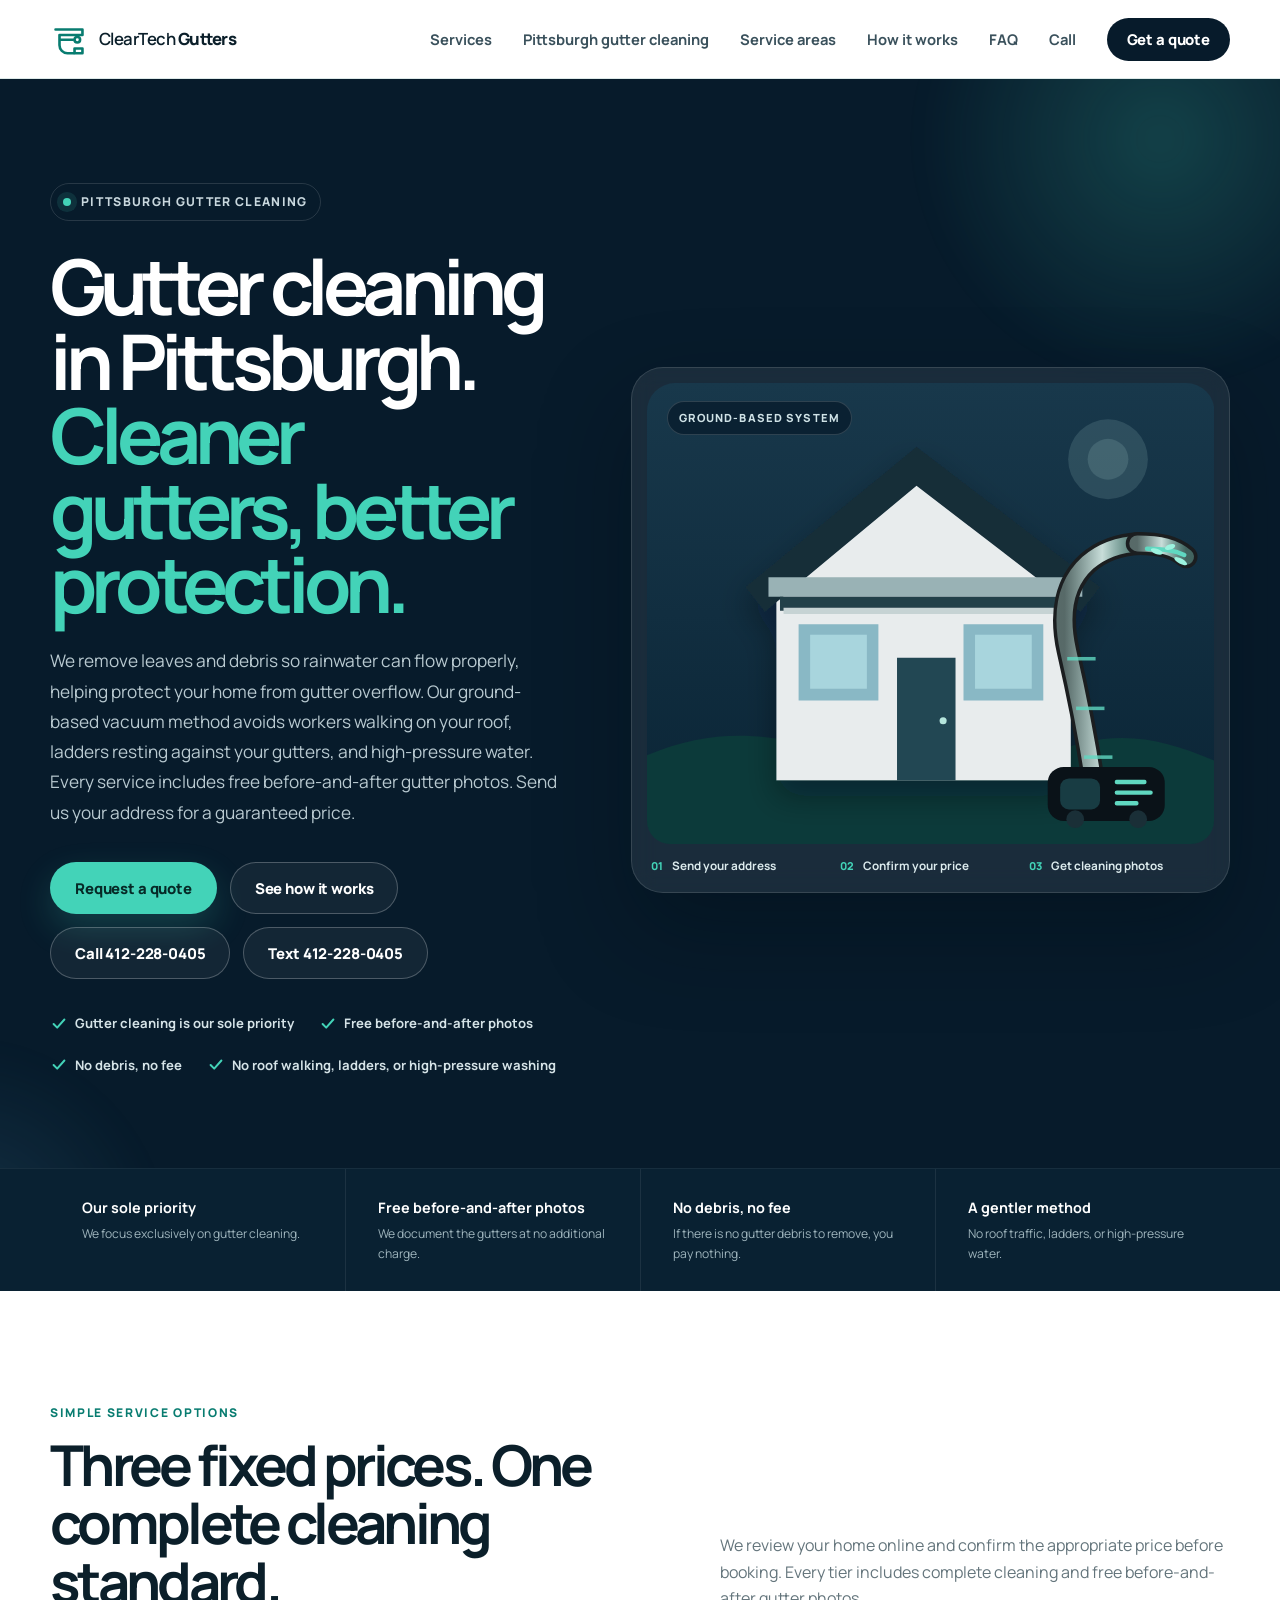
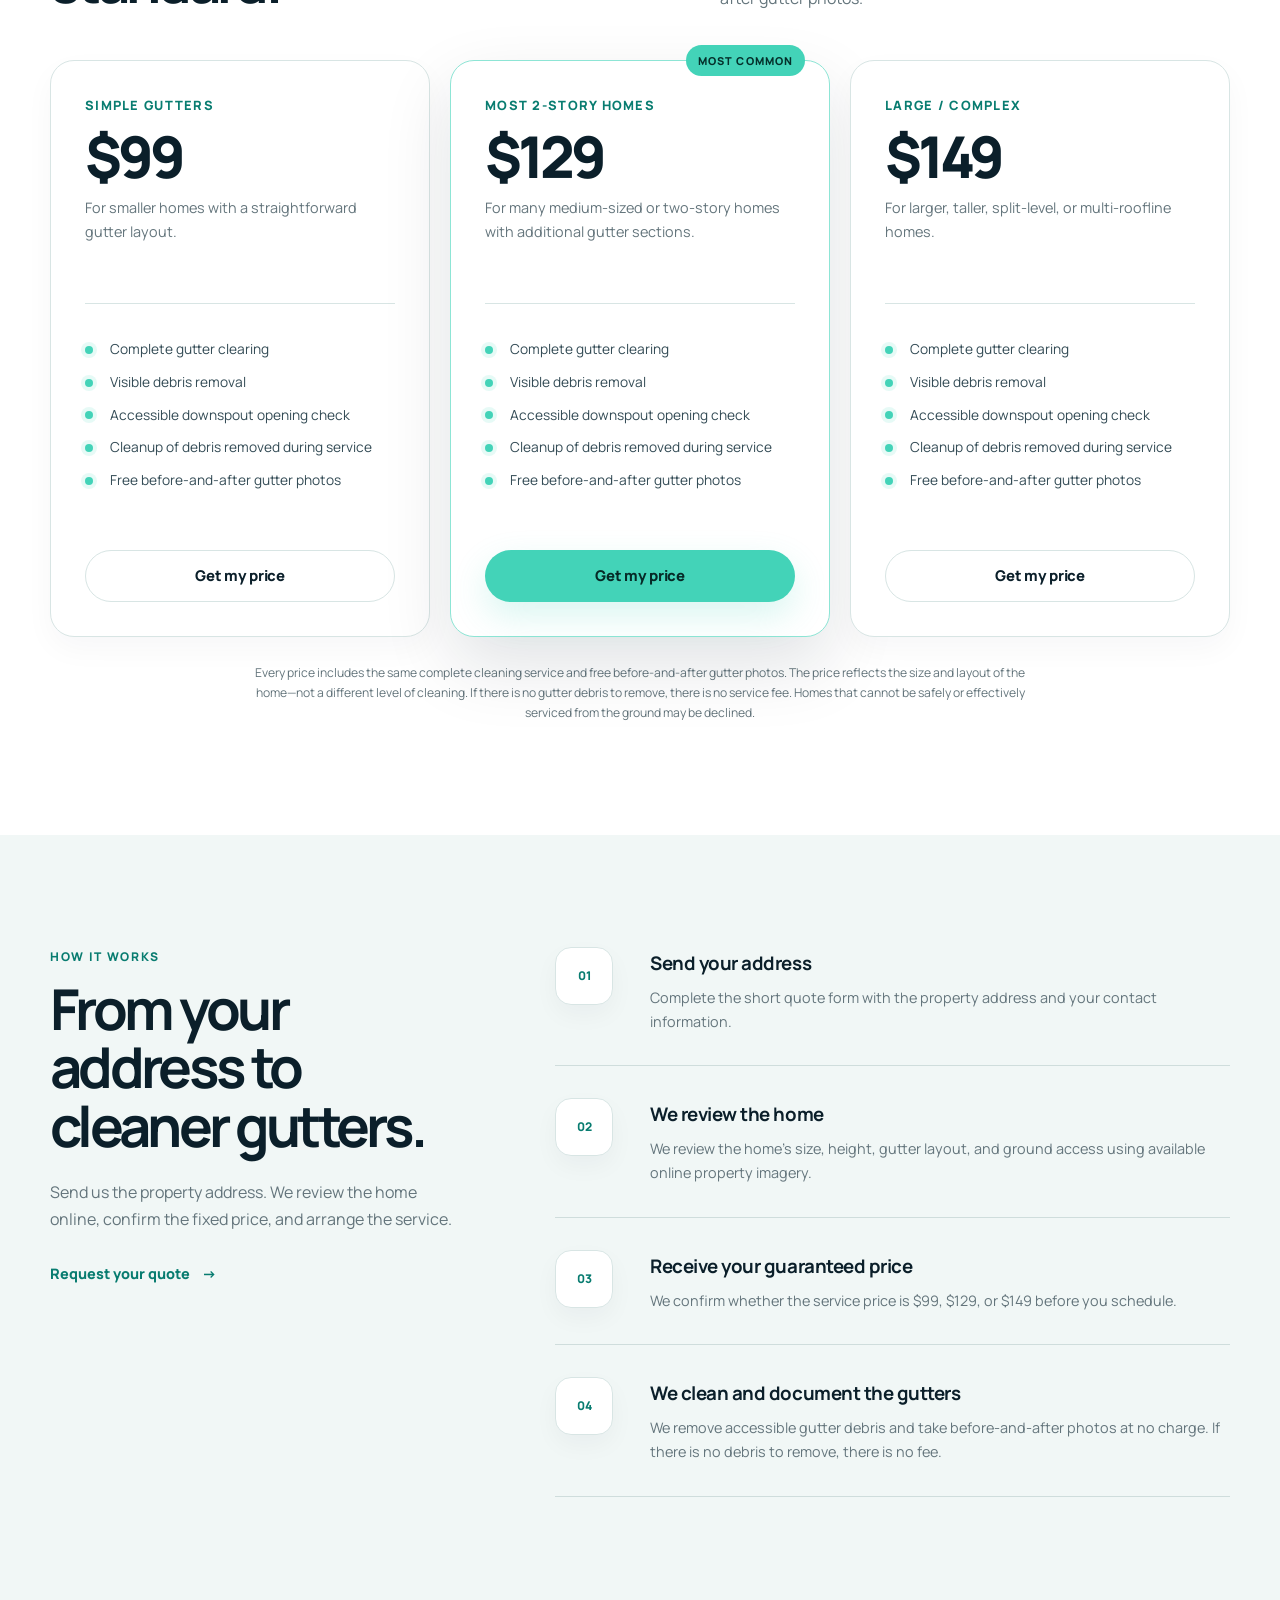
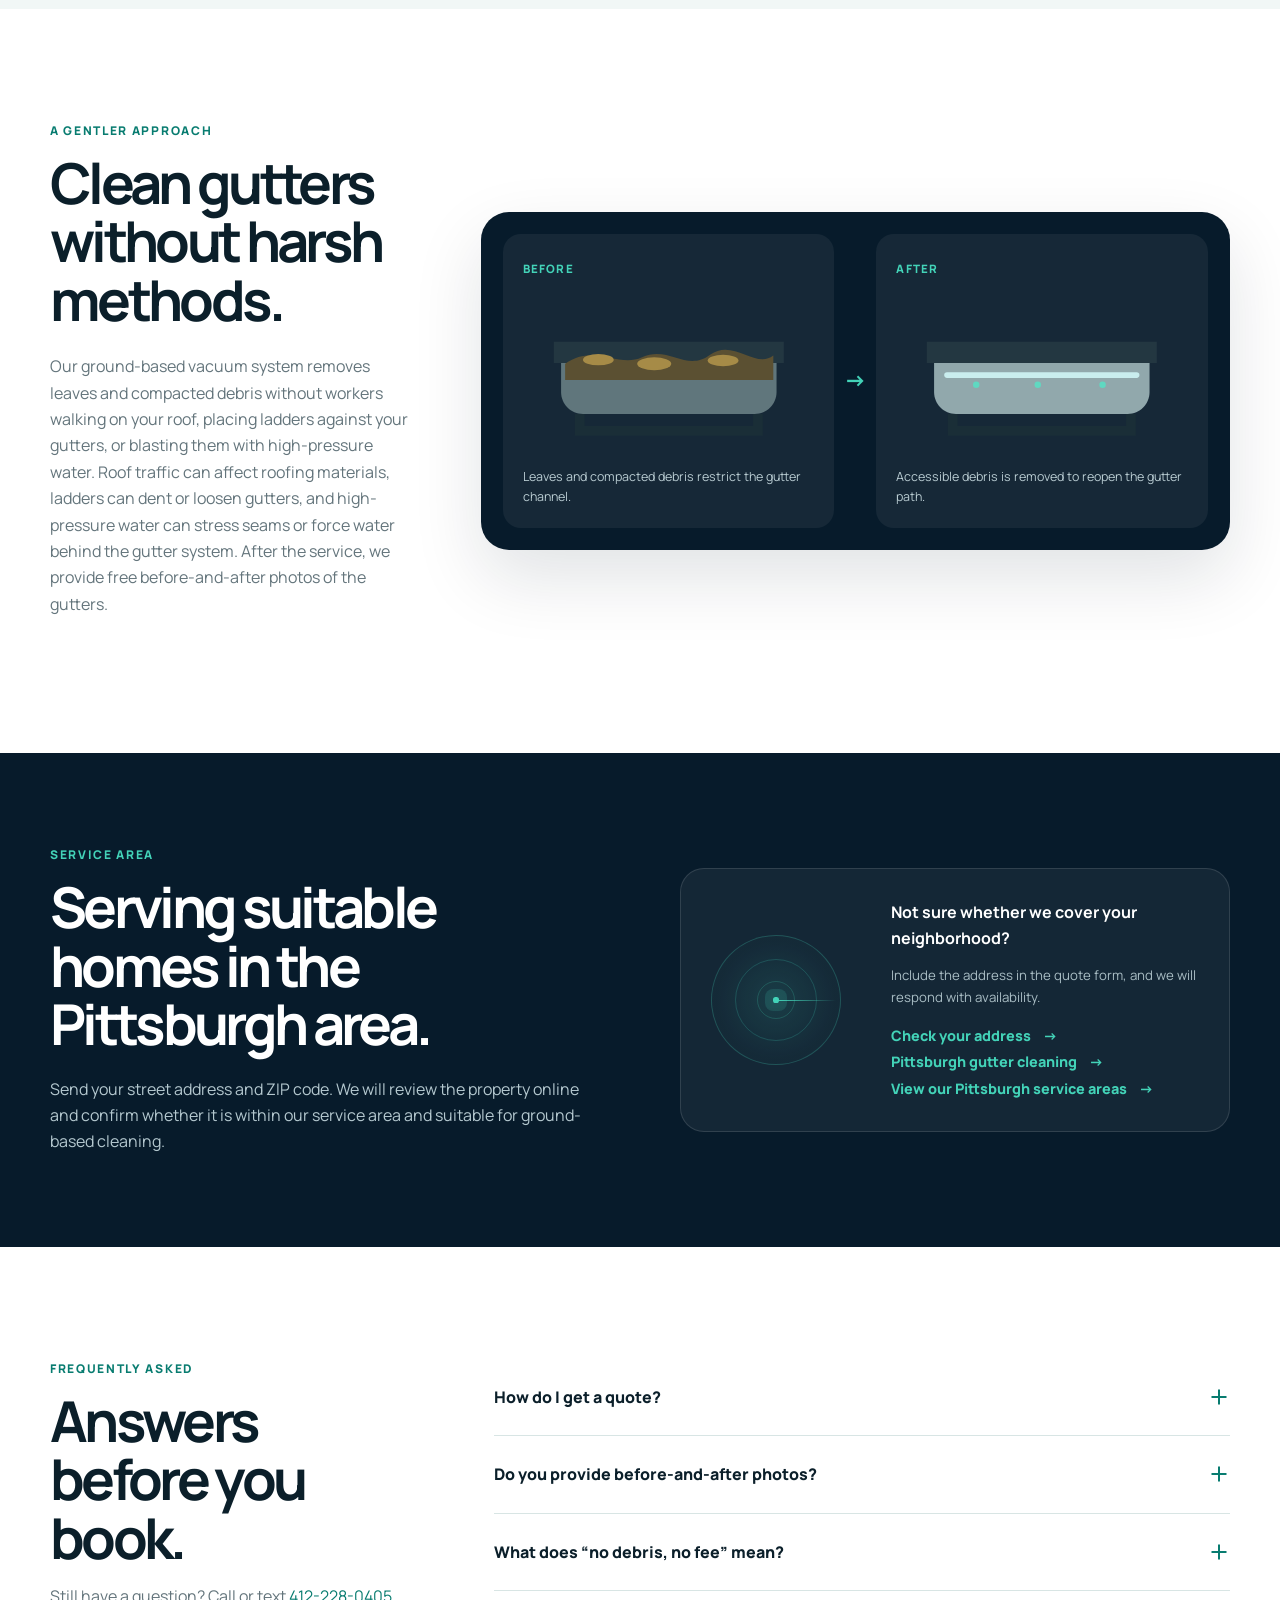
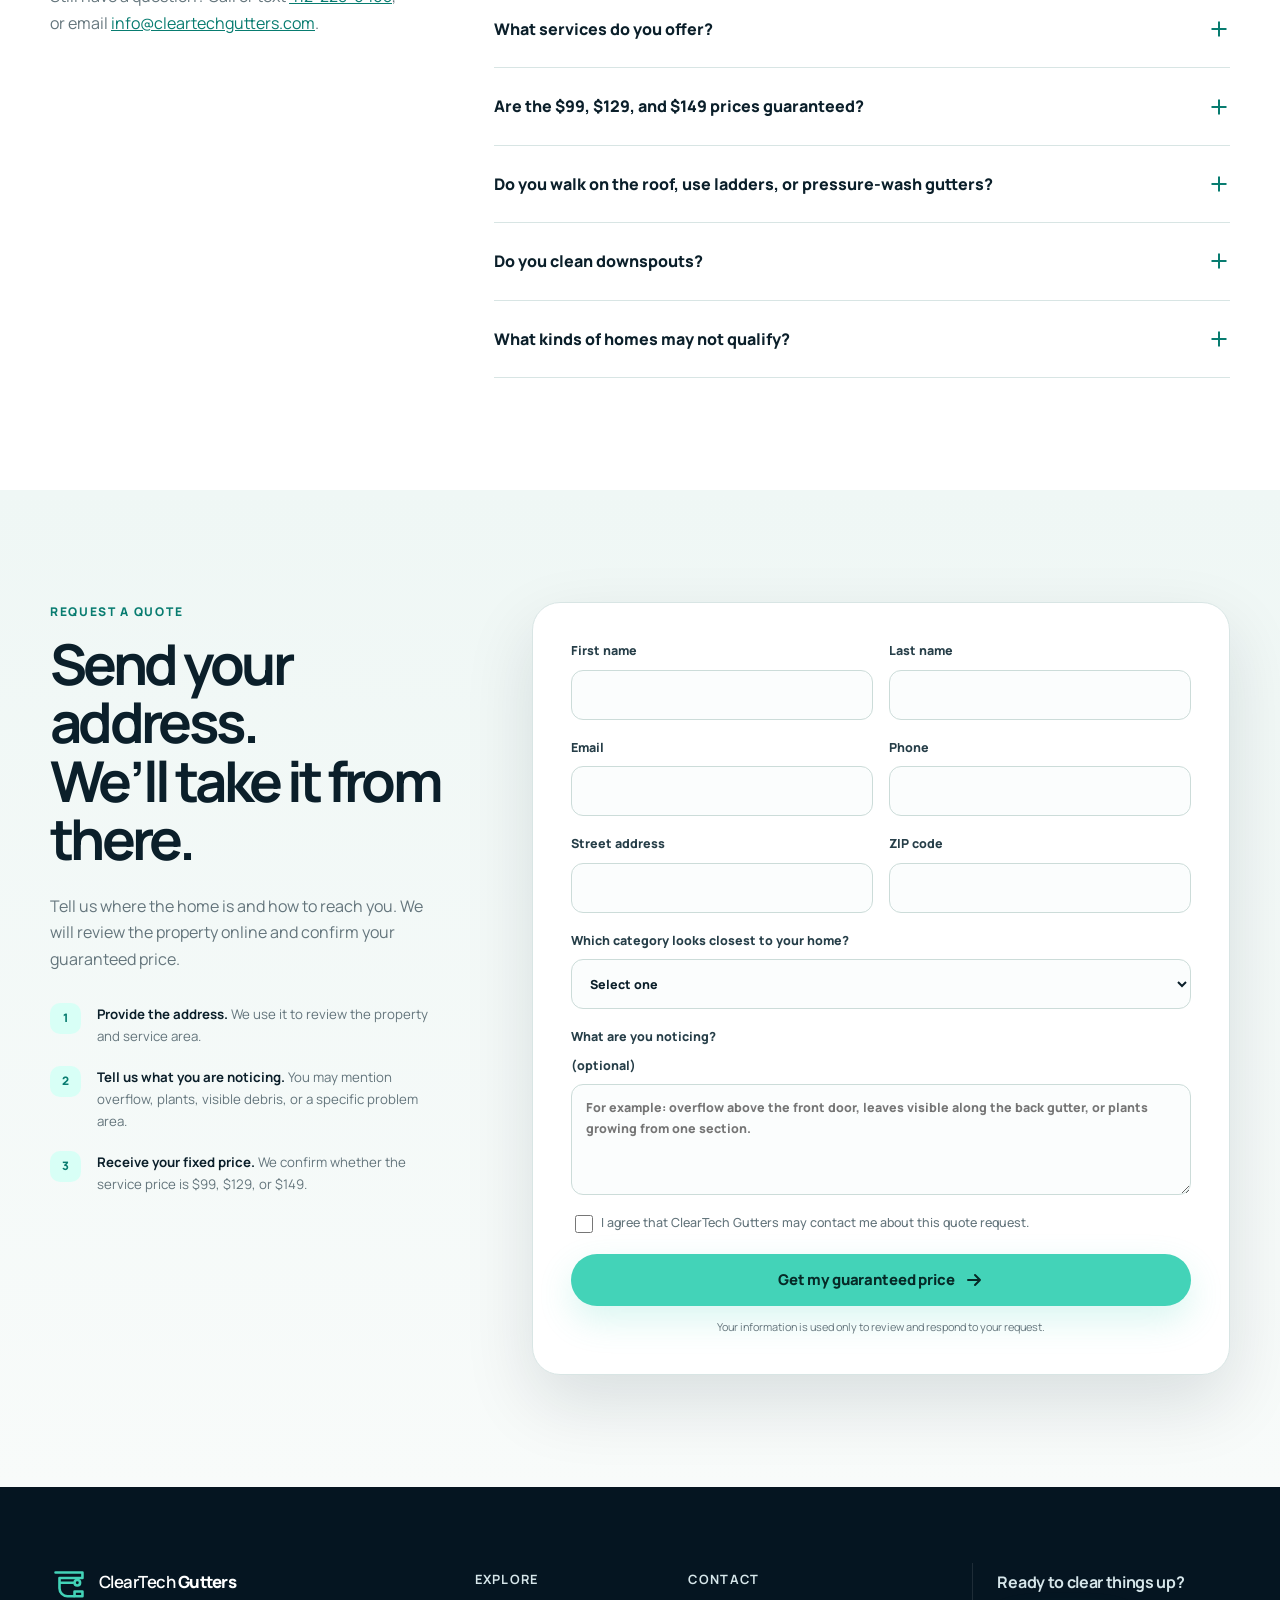
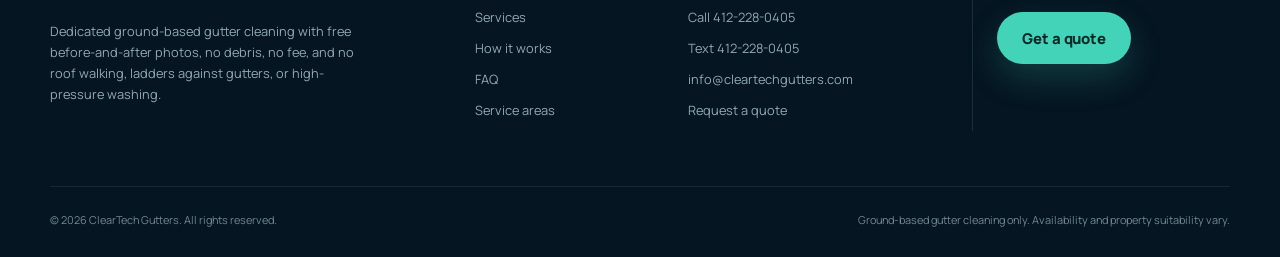
==== commit 99ace122: "Improve Pittsburgh local SEO and internal navigation" ====
--- a/index.html
+++ b/index.html
@@ -12,8 +12,8 @@
 </script>
 <meta charset="utf-8"/>
 <meta content="width=device-width, initial-scale=1" name="viewport"/>
-<title>ClearTech Gutters | Gutter Cleaning in Pittsburgh</title>
-<meta content="Dedicated gutter cleaning for suitable Pittsburgh-area homes with fixed pricing, free before-and-after gutter photos, and a ground-based method that avoids roof walking, ladders against gutters, and high-pressure water." name="description"/>
+<title>Gutter Cleaning Pittsburgh, PA | ClearTech Gutters</title>
+<meta content="Pittsburgh gutter cleaning from $99–$149 for suitable homes. Ground-based vacuum cleaning, upfront pricing and free before-and-after photos. Request a quote." name="description"/>
 <meta content="#071b2b" name="theme-color"/>
 <meta content="index,follow" name="robots"/>
 <link href="https://cleartechgutters.com/" rel="canonical"/>
@@ -62,7 +62,7 @@
 <span class="sr-only">Open menu</span>
 </button>
 <nav aria-label="Primary navigation" class="primary-nav" id="primary-nav">
-<a href="#services">Services</a>
+<a href="#services">Services</a><a href="/pittsburgh-gutter-cleaning.html">Pittsburgh gutter cleaning</a><a href="/service-areas.html">Service areas</a>
 <a href="#process">How it works</a>
 <a href="#faq">FAQ</a>
 <a class="button button-small" href="#quote">Get a quote</a>
@@ -263,7 +263,7 @@
 <div class="quote-tips"><div><span>1</span><p><strong>Provide the address.</strong> We use it to review the property and service area.</p></div><div><span>2</span><p><strong>Tell us what you are noticing.</strong> You may mention overflow, plants, visible debris, or a specific problem area.</p></div><div><span>3</span><p><strong>Receive your fixed price.</strong> We confirm whether the service price is $99, $129, or $149.</p></div></div>
 </div>
 <div class="form-card reveal">
-<form action="https://formspree.io/f/REPLACE_WITH_FORM_ID" id="quote-form" method="POST" novalidate="">
+<form action="https://formsubmit.co/info@cleartechgutters.com" id="quote-form" method="POST">
 <input name="_subject" type="hidden" value="New ClearTech Gutters quote request"/>
 <input aria-hidden="true" autocomplete="off" class="honeypot" name="company_website" tabindex="-1" type="text"/>
 <div class="form-row two-col">
@@ -336,6 +336,6 @@
 <p>Ground-based gutter cleaning only. Availability and property suitability vary.</p>
 </div>
 </footer>
-<script defer="" src="script.js?v=3"></script>
+<script defer="" src="script.js?v=4"></script>
 </body>
 </html>
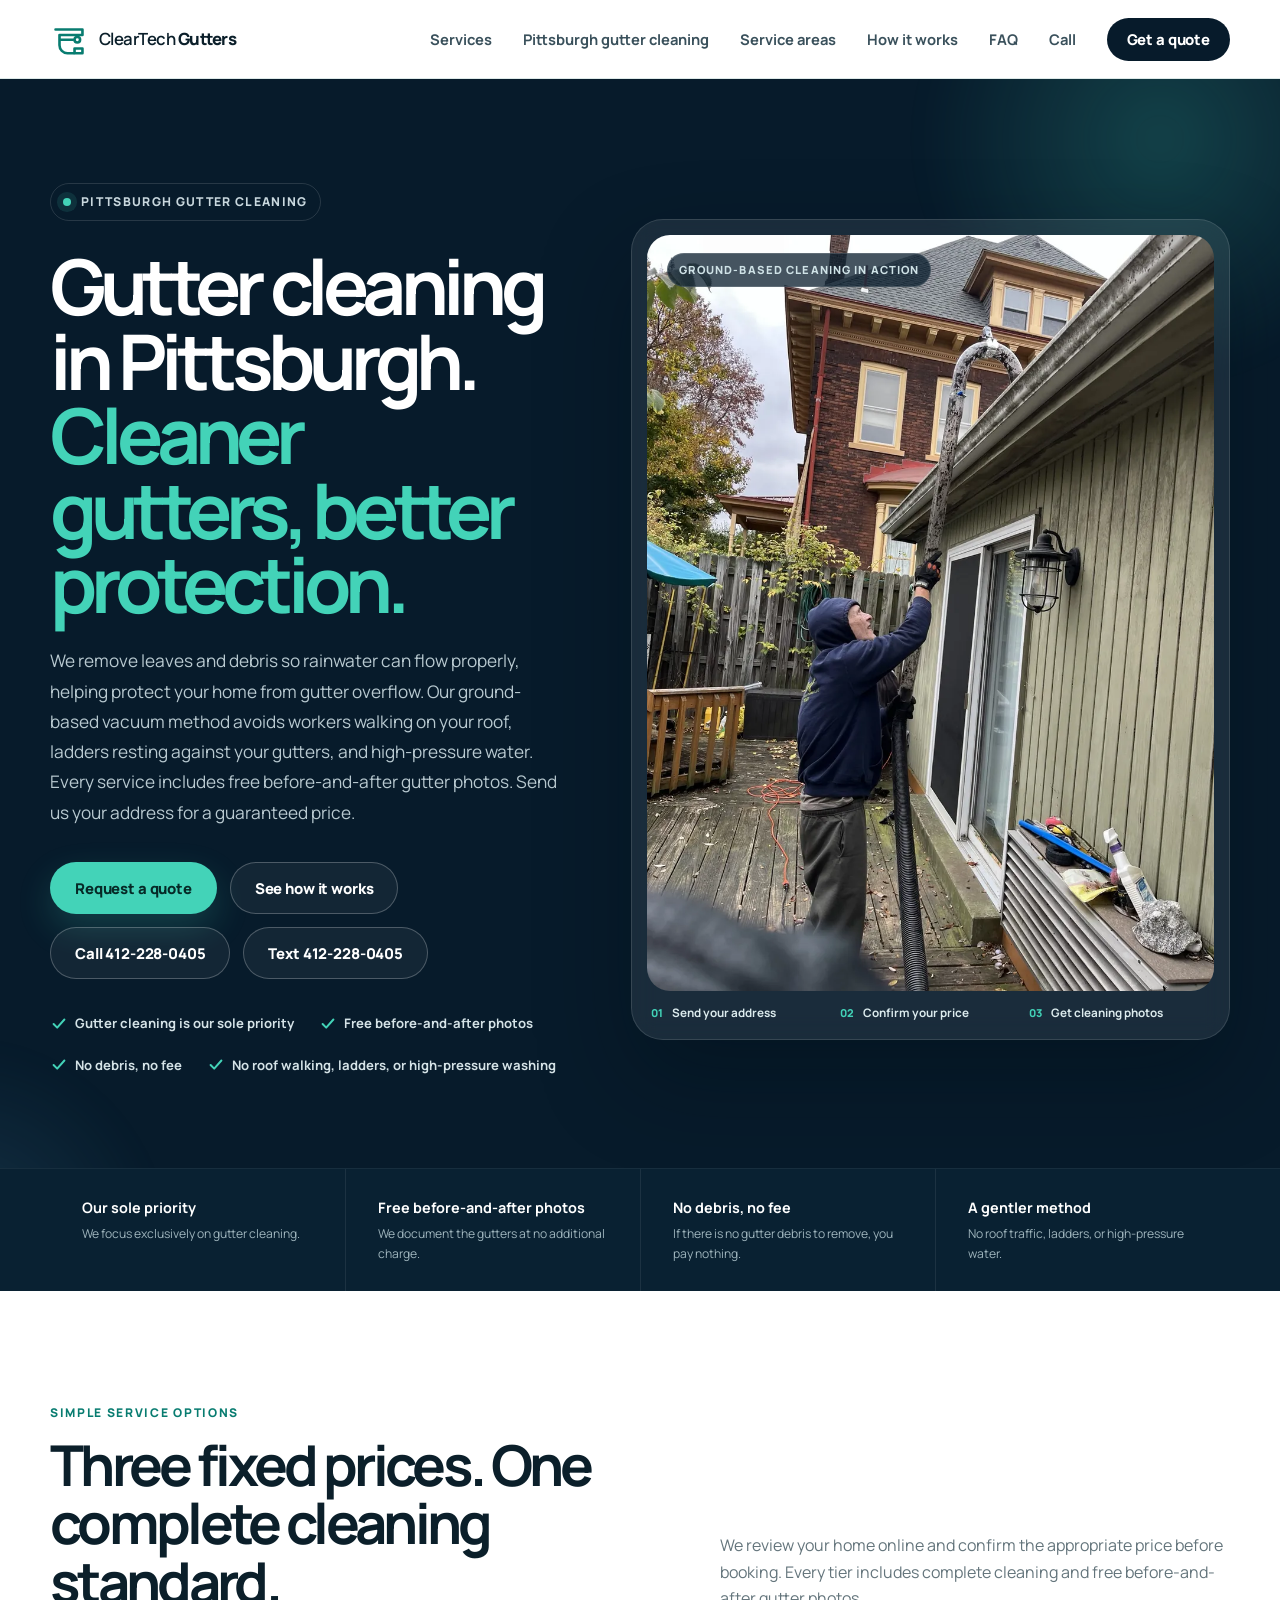
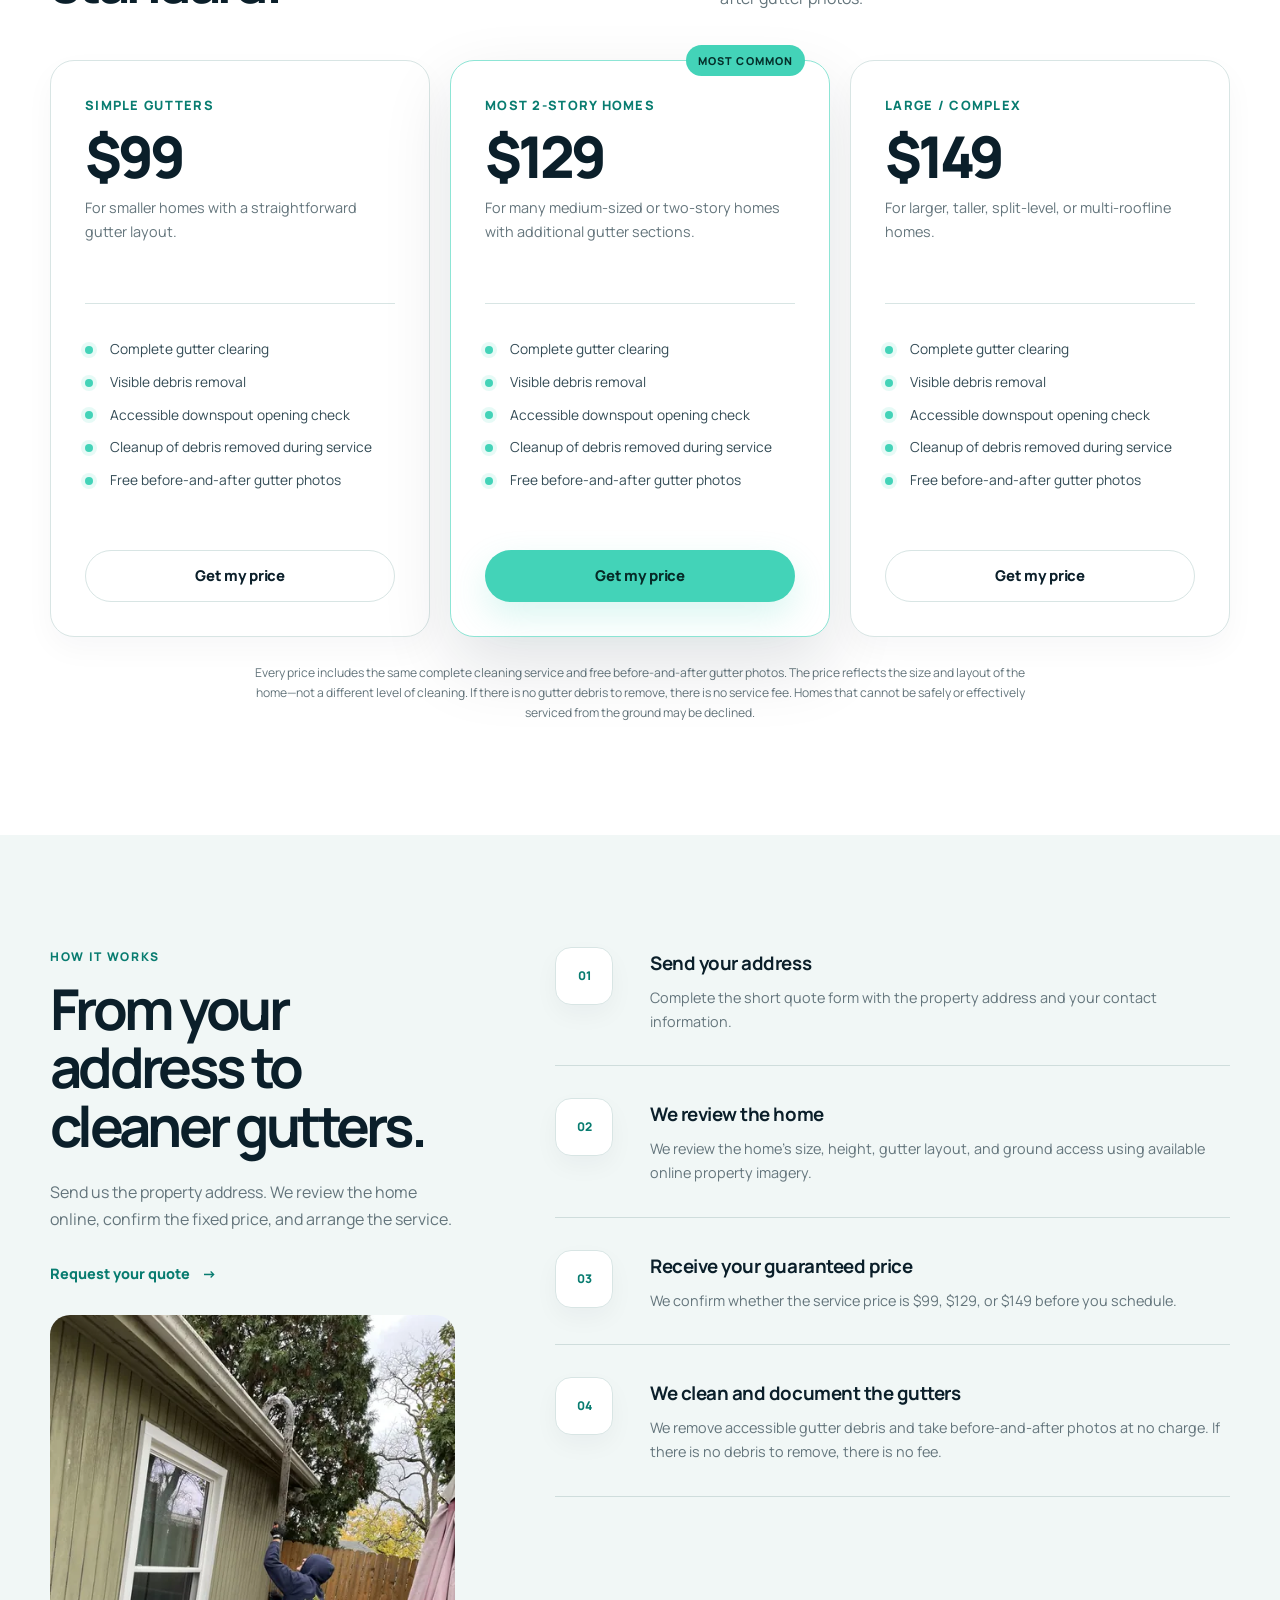
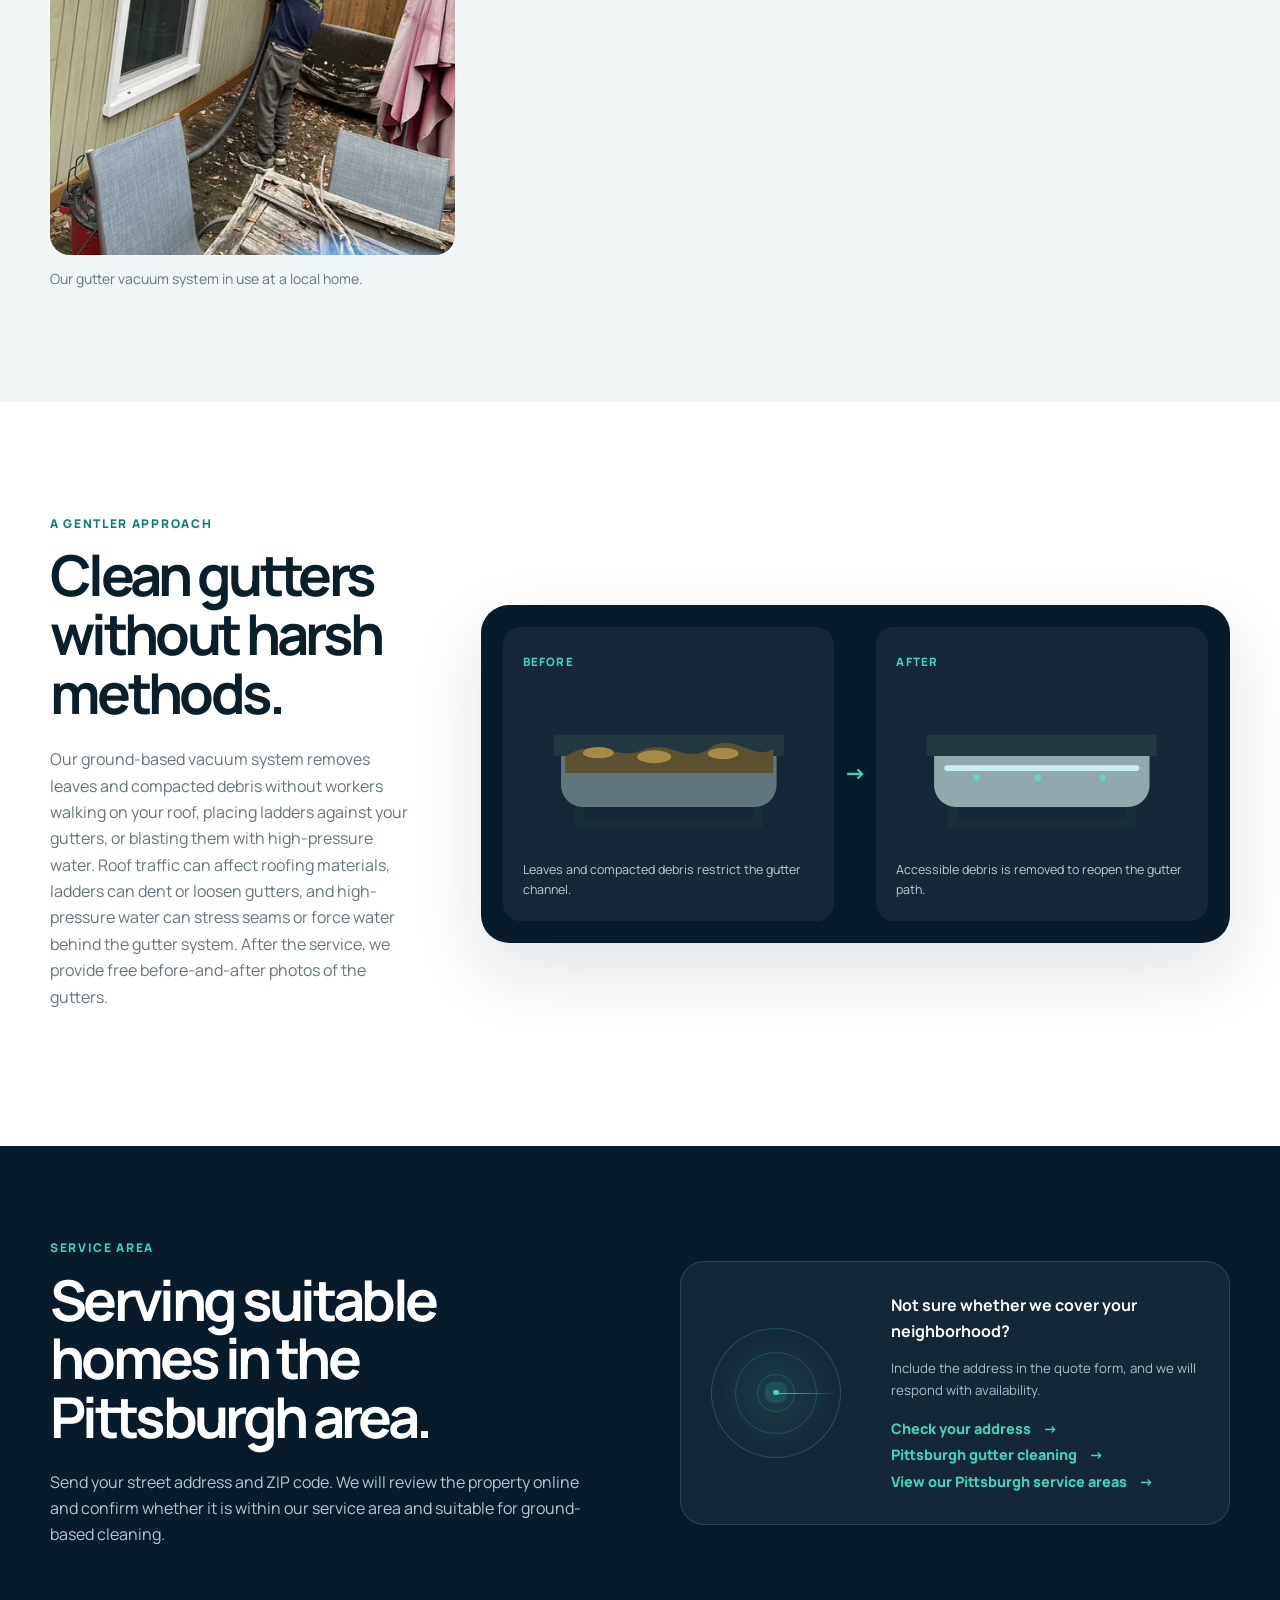
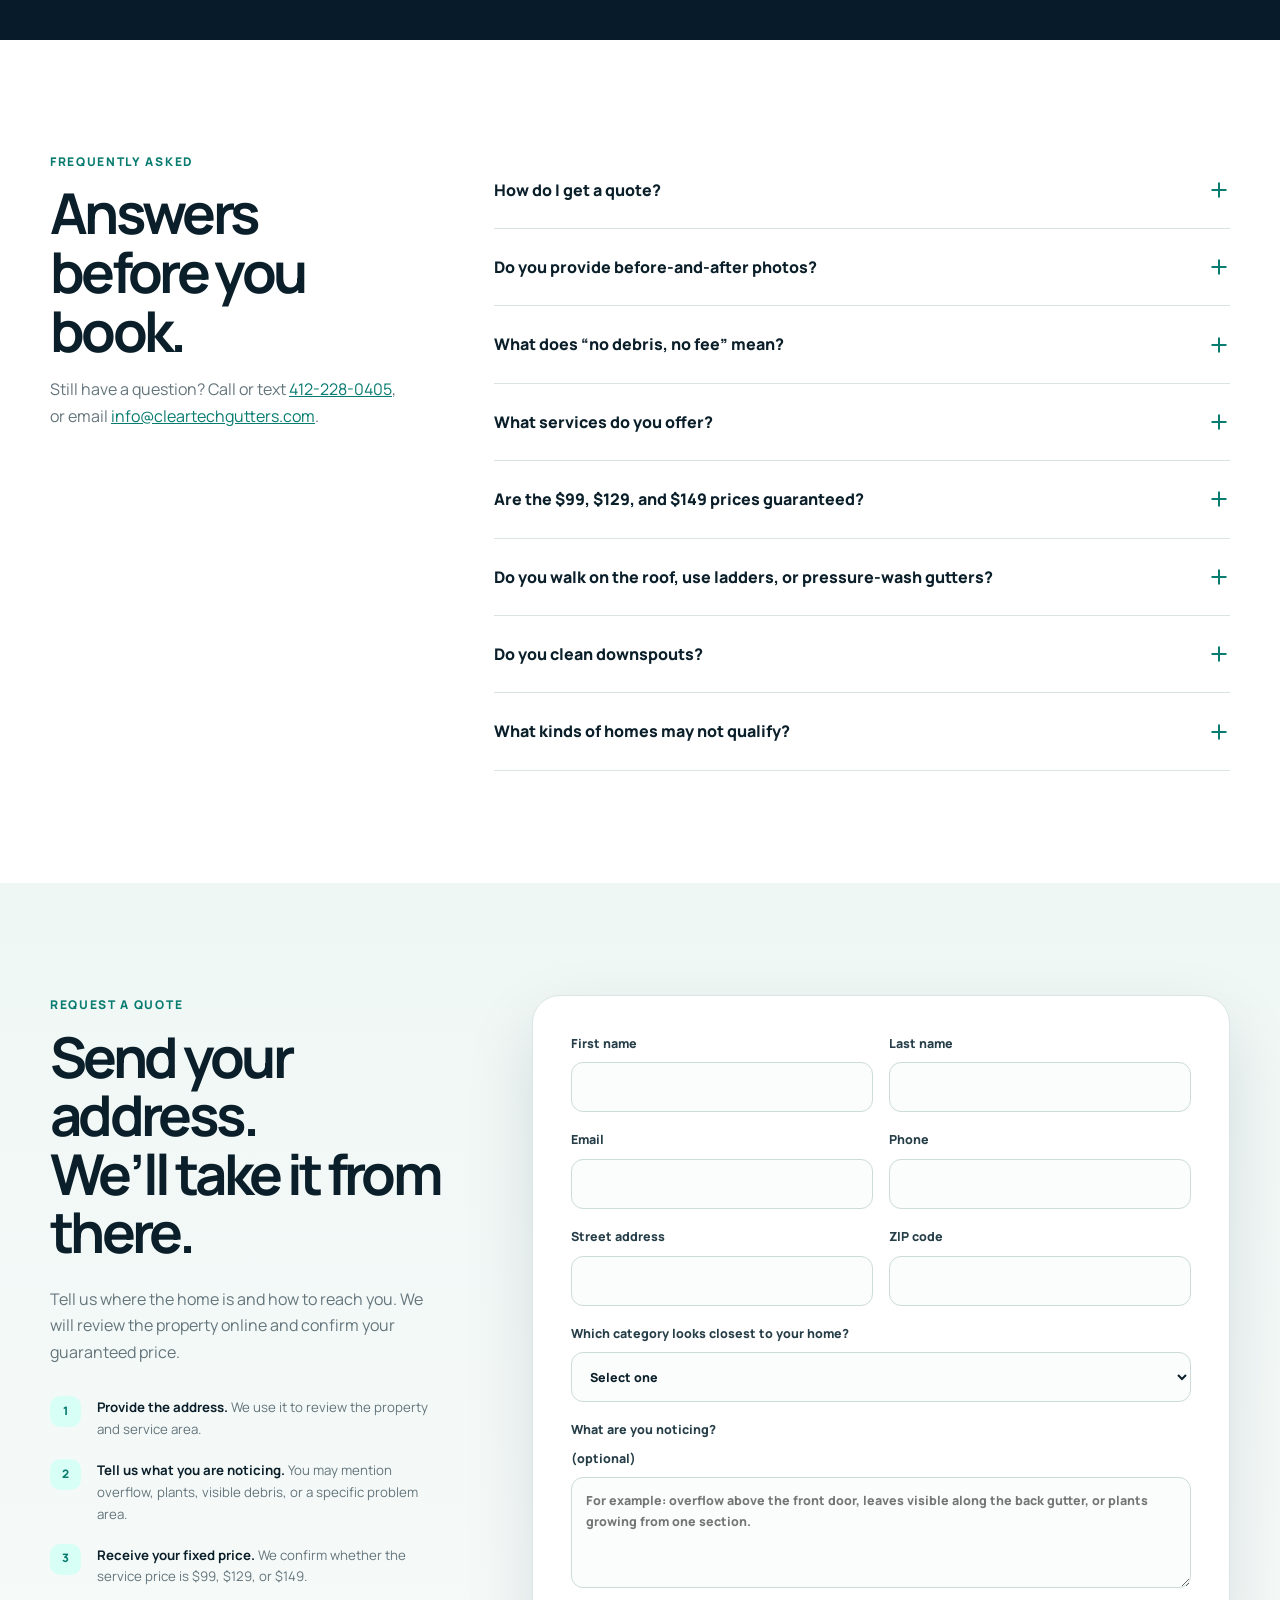
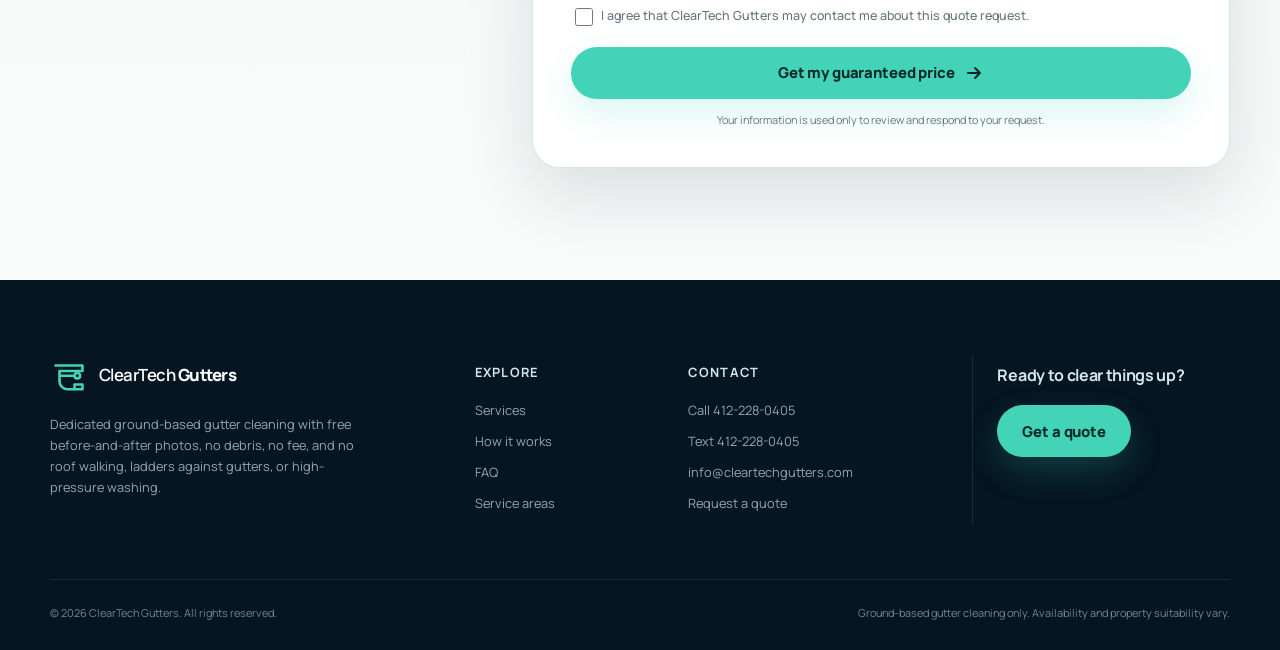
==== commit 572731f5: "Show real gutter vacuum service photos on homepage" ====
--- a/index.html
+++ b/index.html
@@ -84,64 +84,10 @@
 </div>
 <ul aria-label="Service highlights" class="hero-checks"><li><svg aria-hidden="true" viewbox="0 0 20 20"><path d="m4 10 4 4 8-9"></path></svg>Gutter cleaning is our sole priority</li><li><svg aria-hidden="true" viewbox="0 0 20 20"><path d="m4 10 4 4 8-9"></path></svg>Free before-and-after photos</li><li><svg aria-hidden="true" viewbox="0 0 20 20"><path d="m4 10 4 4 8-9"></path></svg>No debris, no fee</li><li><svg aria-hidden="true" viewbox="0 0 20 20"><path d="m4 10 4 4 8-9"></path></svg>No roof walking, ladders, or high-pressure washing</li></ul>
 </div>
-<div aria-label="Illustration of the ClearTech ground-based gutter cleaning system" class="hero-visual reveal">
+<div class="hero-visual reveal">
 <div class="visual-card">
-<div class="visual-label">Ground-based system</div>
-<svg aria-labelledby="hero-illustration-title hero-illustration-desc" class="house-illustration" role="img" viewbox="0 0 640 520">
-<title id="hero-illustration-title">ClearTech gutter cleaning illustration</title>
-<desc id="hero-illustration-desc">A transparent vacuum tube reaches from the ground to a gutter on a two-story home.</desc>
-<defs>
-<lineargradient id="sky" x1="0" x2="0" y1="0" y2="1">
-<stop offset="0" stop-color="#18384b"></stop>
-<stop offset="1" stop-color="#0a2435"></stop>
-</lineargradient>
-<lineargradient id="tube" x1="0" x2="1" y1="0" y2="0">
-<stop offset="0" stop-color="#c7f6ee" stop-opacity=".35"></stop>
-<stop offset=".5" stop-color="#e7fffa" stop-opacity=".85"></stop>
-<stop offset="1" stop-color="#8be7d5" stop-opacity=".35"></stop>
-</lineargradient>
-<filter height="140%" id="shadow" width="140%" x="-20%" y="-20%">
-<fedropshadow dx="0" dy="18" flood-color="#001019" flood-opacity=".35" stddeviation="18"></fedropshadow>
-</filter>
-</defs>
-<rect fill="url(#sky)" height="520" rx="32" width="640"></rect>
-<circle cx="520" cy="86" fill="#d3fff5" opacity=".12" r="45"></circle>
-<circle cx="520" cy="86" fill="#d3fff5" opacity=".12" r="23"></circle>
-<path d="M0 420C86 383 155 399 226 420s151 34 222 1c72-33 128-23 192 5v94H0Z" fill="#0c3a3a"></path>
-<g filter="url(#shadow)">
-<path d="M146 224 306 96l172 128v224H146Z" fill="#e8eced"></path>
-<path d="M111 230 304 72l207 158-22 28-185-142-171 142Z" fill="#152d39"></path>
-<path d="M137 219h354v22H137z" fill="#99b2b5"></path>
-<path d="M150 241h326v16H150z" fill="#243f49"></path>
-<path d="M171 272h90v86h-90zM357 272h90v86h-90z" fill="#89b8c5"></path>
-<path d="M184 284h64v61h-64zM370 284h64v61h-64z" fill="#a8d5dd"></path>
-<path d="M282 310h66v138h-66z" fill="#244653"></path>
-<circle cx="334" cy="381" fill="#b5e6dc" r="4"></circle>
-<path d="M154 257h318" stroke="#c6d3d4" stroke-width="7"></path>
-</g>
-<g>
-<path d="M506 466c-9-62-20-116-31-164-10-45-1-78 22-99 17-15 38-21 59-22" fill="none" stroke="#1b1e20" stroke-linecap="round" stroke-width="26"></path>
-<path d="M506 466c-9-62-20-116-31-164-10-45-1-78 22-99 17-15 38-21 59-22" fill="none" stroke="url(#tube)" stroke-linecap="round" stroke-width="18"></path>
-<path d="M553 181c26 0 42 4 55 15" fill="none" stroke="#1b1e20" stroke-linecap="round" stroke-width="26"></path>
-<path d="M553 181c26 0 42 4 55 15" fill="none" stroke="url(#tube)" stroke-linecap="round" stroke-width="18"></path>
-<path d="M606 194c-12-6-27-7-42-7" fill="none" stroke="#60d8c1" stroke-linecap="round" stroke-width="5"></path>
-<path d="M493 422h32" opacity=".8" stroke="#60d8c1" stroke-width="4"></path>
-<path d="M484 367h32" opacity=".8" stroke="#60d8c1" stroke-width="4"></path>
-<path d="M474 311h32" opacity=".8" stroke="#60d8c1" stroke-width="4"></path>
-</g>
-<g transform="translate(452 433)">
-<rect fill="#0a1218" height="61" rx="18" width="132" x="0" y="0"></rect>
-<rect fill="#183c43" height="35" rx="10" width="45" x="14" y="13"></rect>
-<circle cx="31" cy="59" fill="#1a2f37" r="10"></circle>
-<circle cx="102" cy="59" fill="#1a2f37" r="10"></circle>
-<path d="M78 17h31M78 29h38M78 41h22" stroke="#60d8c1" stroke-linecap="round" stroke-width="5"></path>
-</g>
-<g fill="#9cf3df">
-<ellipse cx="575" cy="190" rx="7" ry="3" transform="rotate(20 575 190)"></ellipse>
-<ellipse cx="590" cy="185" rx="6" ry="3" transform="rotate(-18 590 185)"></ellipse>
-<ellipse cx="602" cy="201" rx="8" ry="3" transform="rotate(28 602 201)"></ellipse>
-</g>
-</svg>
+<div class="visual-label">Ground-based cleaning in action</div>
+<img class="hero-job-photo" src="assets/gutter-vacuum-in-action-960.webp" srcset="assets/gutter-vacuum-in-action-480.webp 480w, assets/gutter-vacuum-in-action-960.webp 960w" sizes="(max-width: 820px) 90vw, 45vw" width="960" height="1280" fetchpriority="high" alt="Operator using ClearTech’s curved gutter vacuum tube from the ground, with a camera mounted above the bend."/>
 <div class="visual-stats"><div><span>01</span><strong>Send your address</strong></div><div><span>02</span><strong>Confirm your price</strong></div><div><span>03</span><strong>Get cleaning photos</strong></div></div>
 </div>
 </div>
@@ -170,6 +116,10 @@
 <h2>From your address to cleaner gutters.</h2>
 <p>Send us the property address. We review the home online, confirm the fixed price, and arrange the service.</p>
 <a class="text-link" href="#quote">Request your quote <span aria-hidden="true">→</span></a>
+<figure class="process-job-photo">
+<img src="assets/ground-based-gutter-cleaning-960.webp" srcset="assets/ground-based-gutter-cleaning-480.webp 480w, assets/ground-based-gutter-cleaning-960.webp 960w" sizes="(max-width: 820px) 90vw, 35vw" width="960" height="1280" loading="lazy" decoding="async" alt="ClearTech gutter vacuum connected to a shop vacuum while an operator reaches a gutter from the deck."/>
+<figcaption>Our gutter vacuum system in use at a local home.</figcaption>
+</figure>
 </div>
 <ol class="steps">
 <li class="step reveal">
--- a/styles.css
+++ b/styles.css
@@ -306,3 +306,10 @@
   *, *::before, *::after { animation-duration: .01ms !important; animation-iteration-count: 1 !important; transition-duration: .01ms !important; }
   .reveal { opacity: 1; transform: none; }
 }
+
+/* Real service photos */
+.hero-job-photo { display: block; width: 100%; height: auto; border-radius: 23px; }
+.process-job-photo { margin: 28px 0 0; }
+.process-job-photo img { display: block; width: 100%; max-width: 420px; height: auto; border-radius: 20px; }
+.process-job-photo figcaption { margin-top: 12px; font-size: .875rem; color: var(--muted, #526672); }
+@media (max-width: 580px) { .visual-label { top: 25px; left: 25px; font-size: .6rem; letter-spacing: .05em; } }
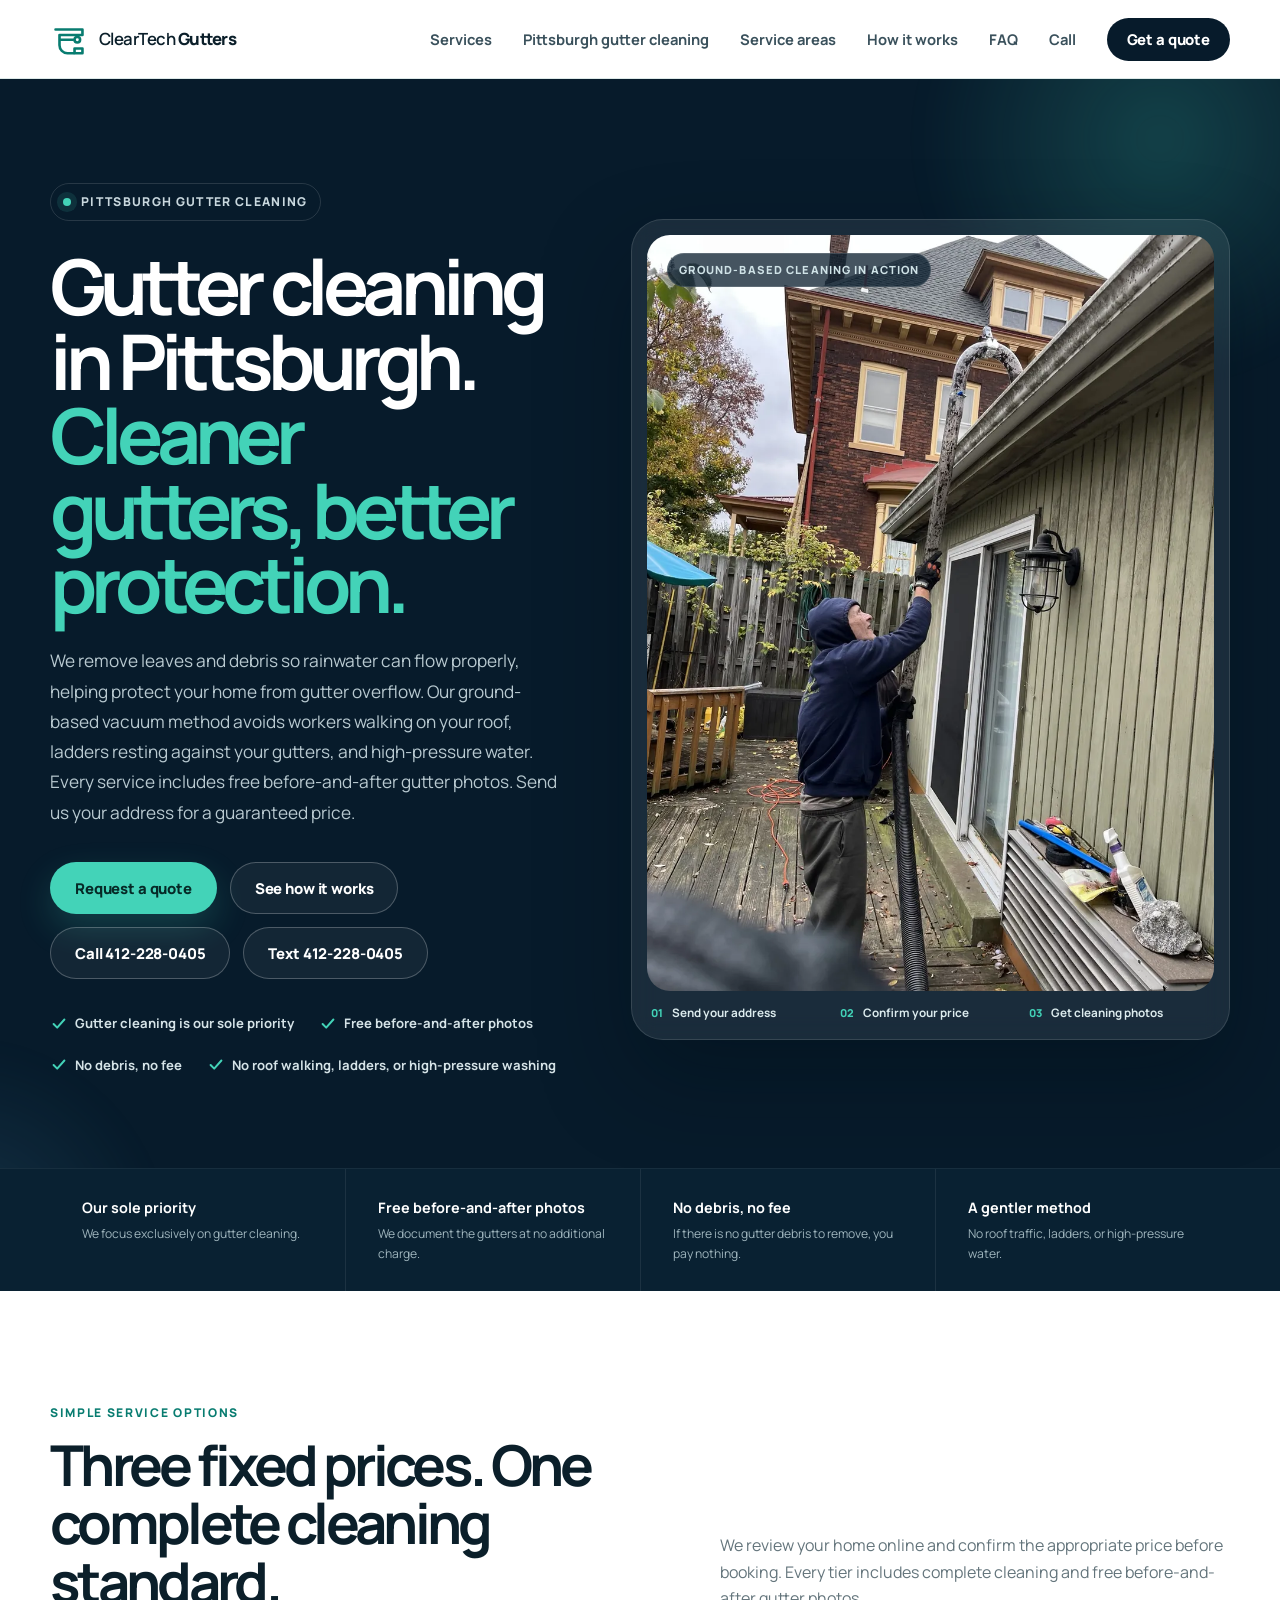
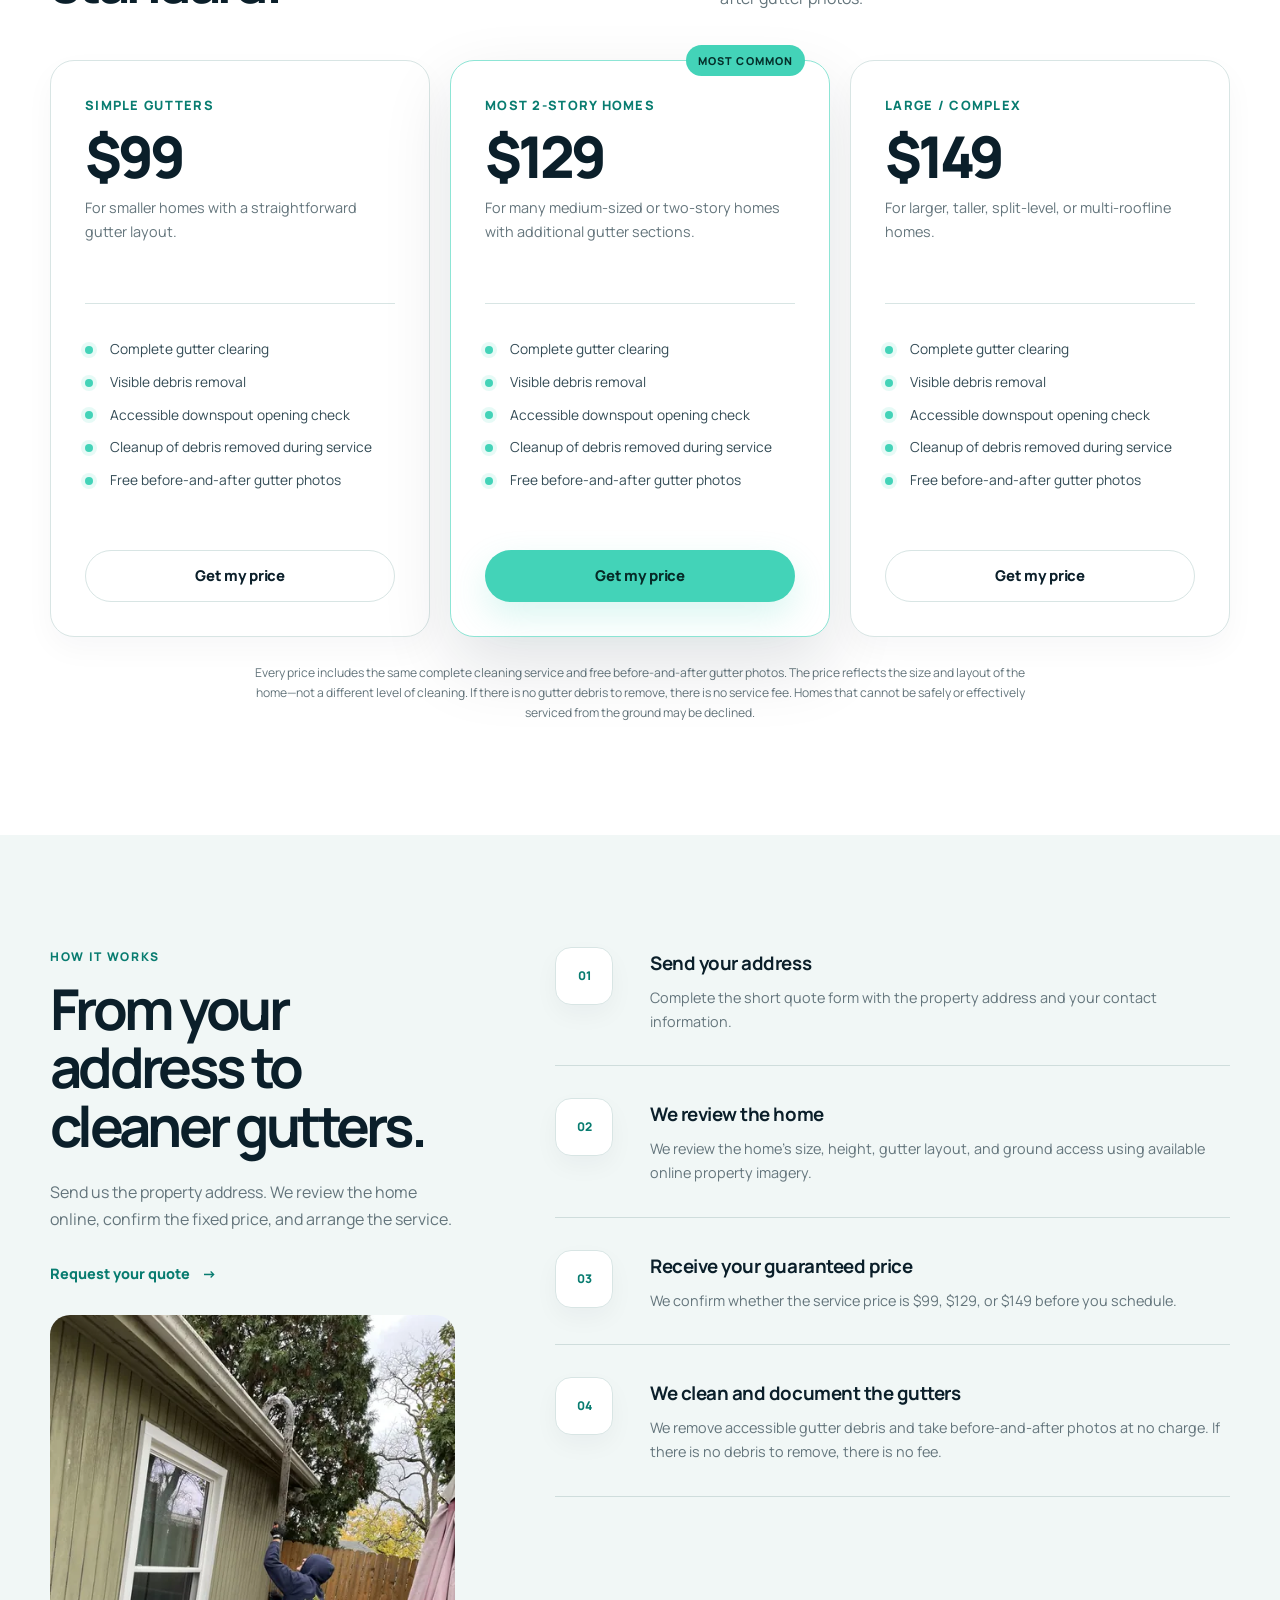
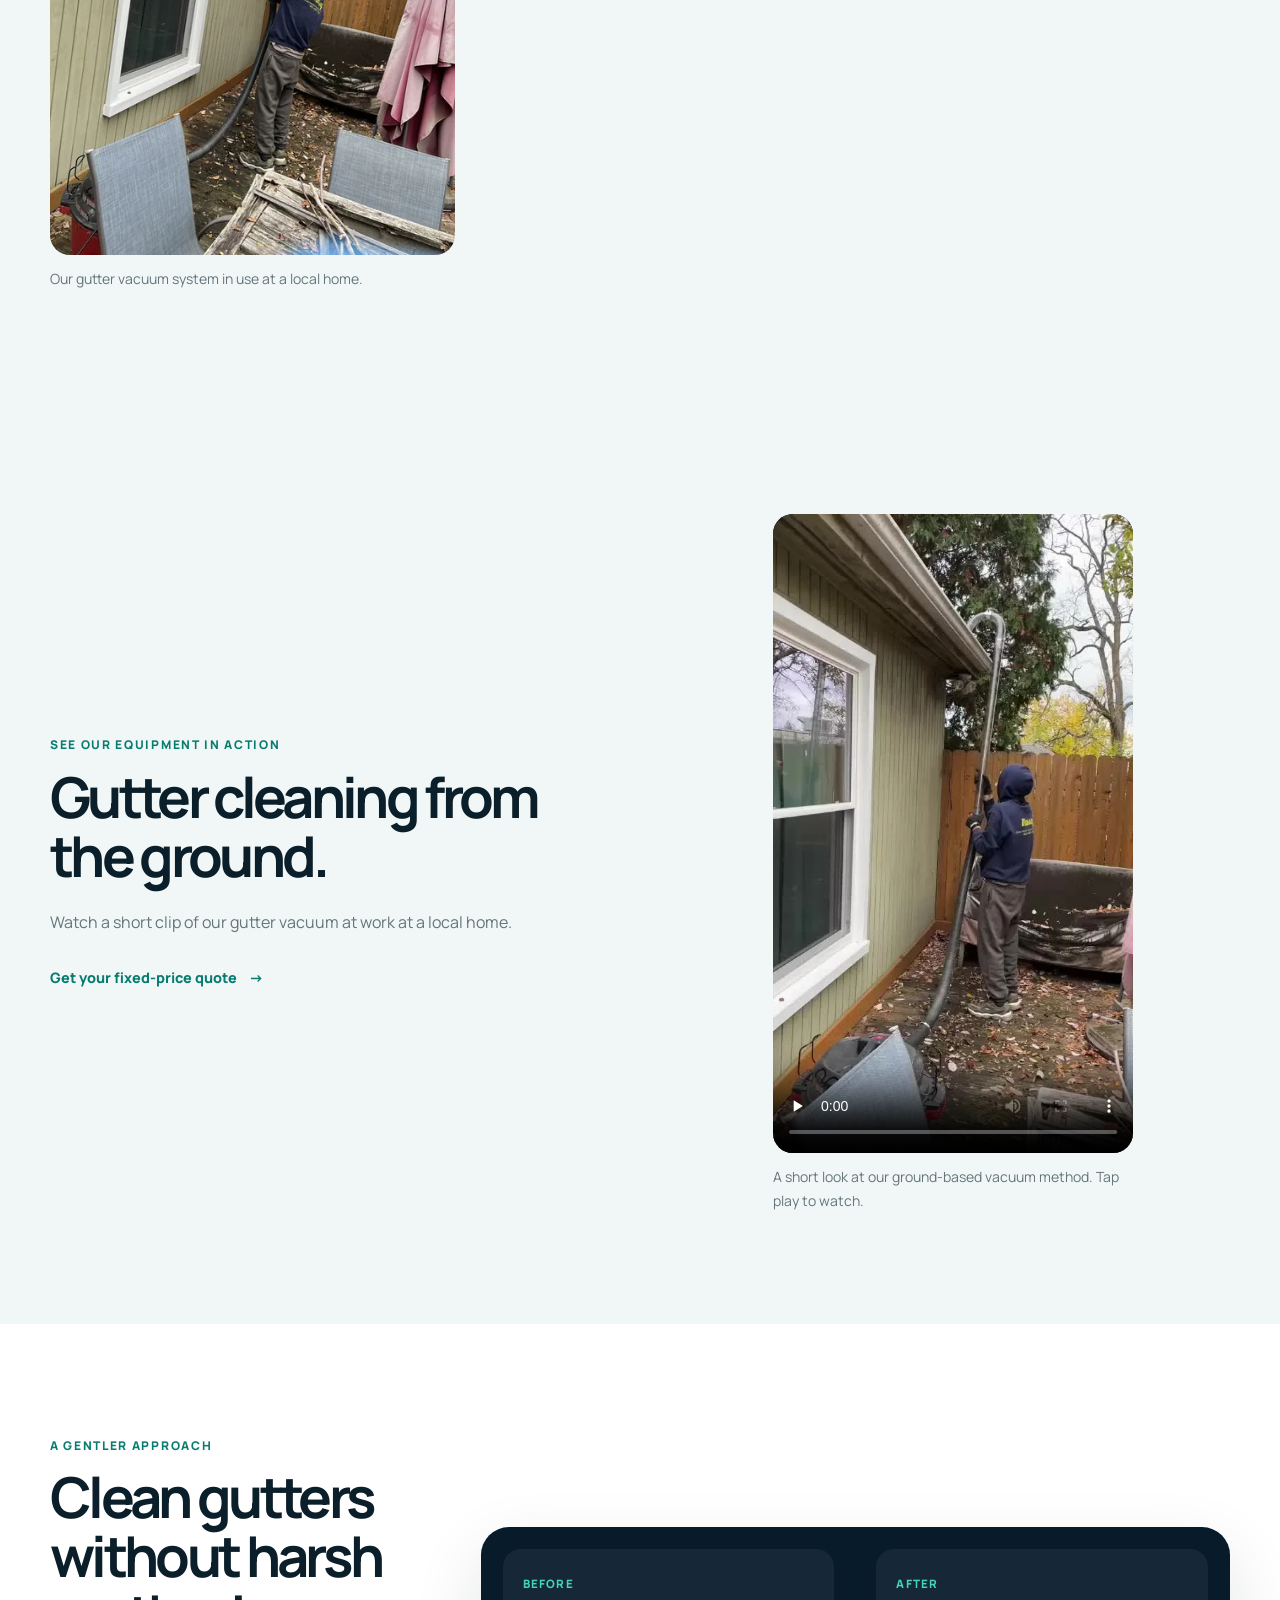
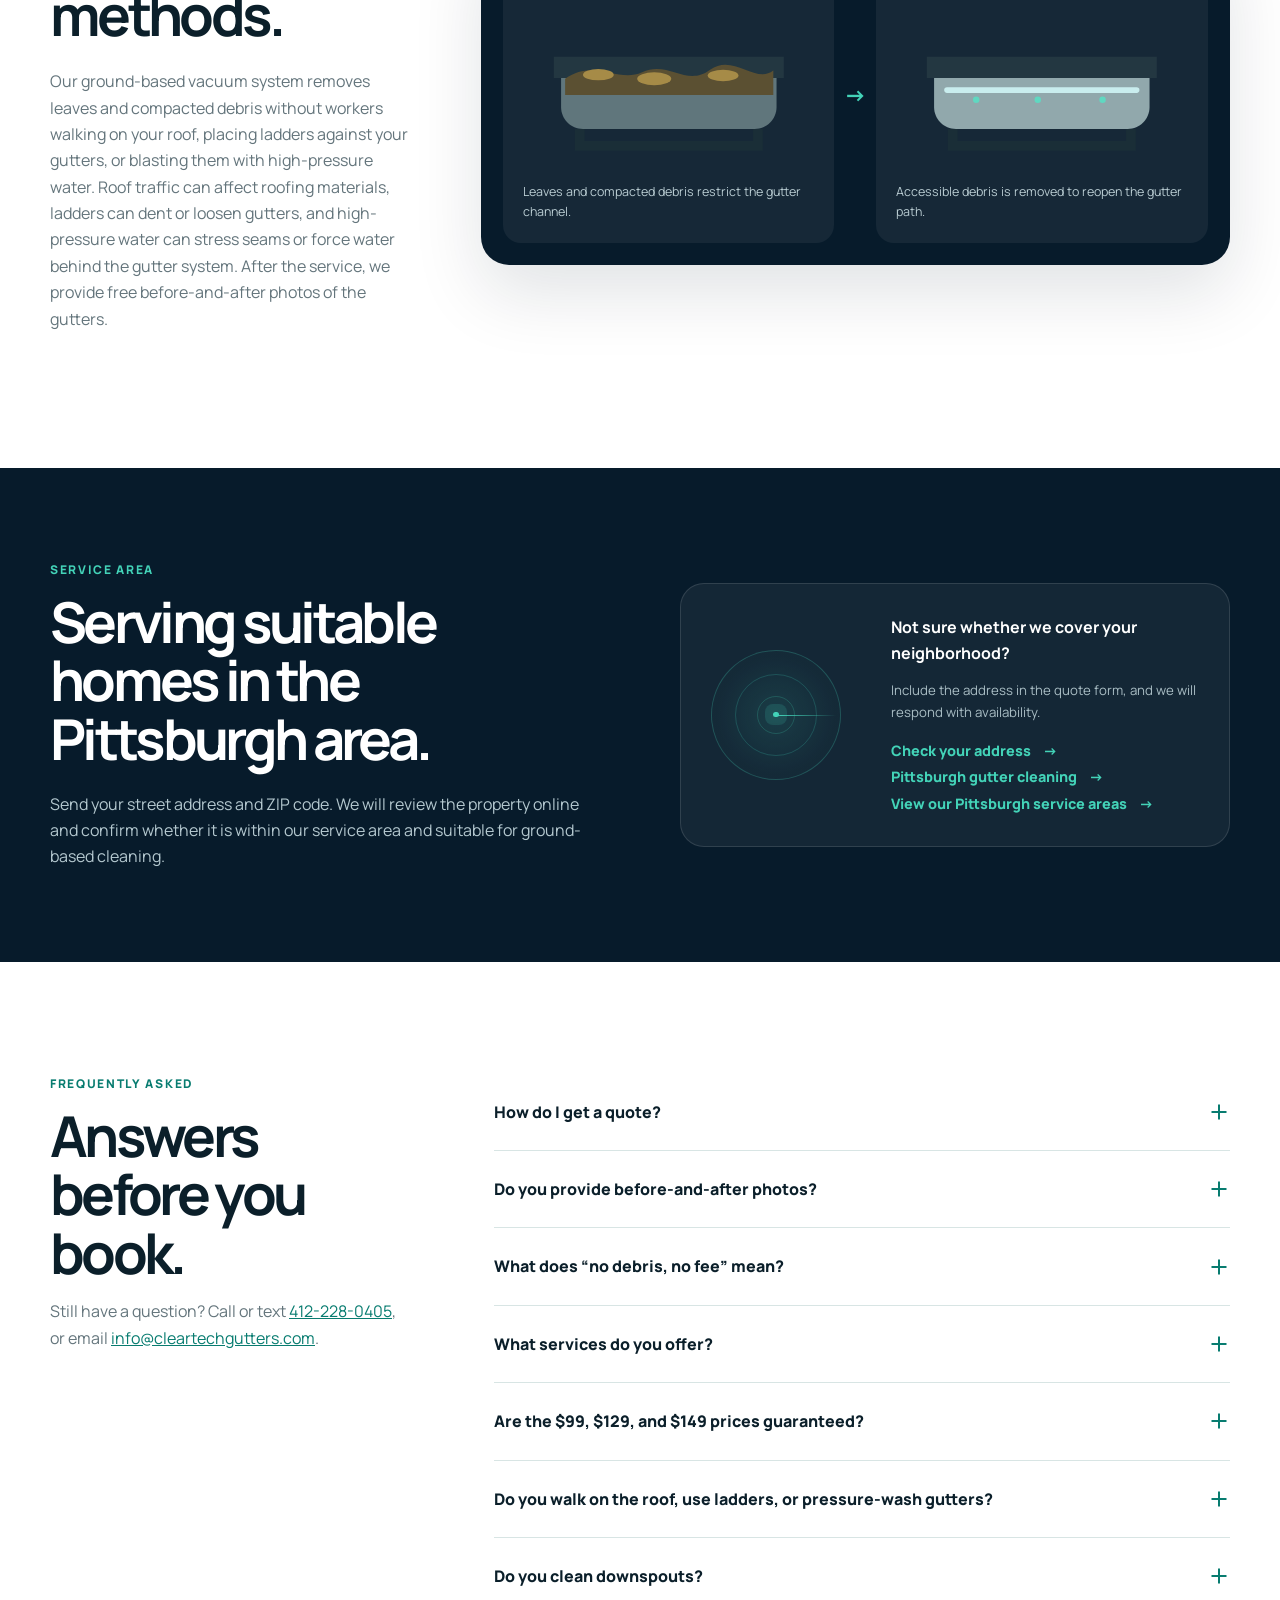
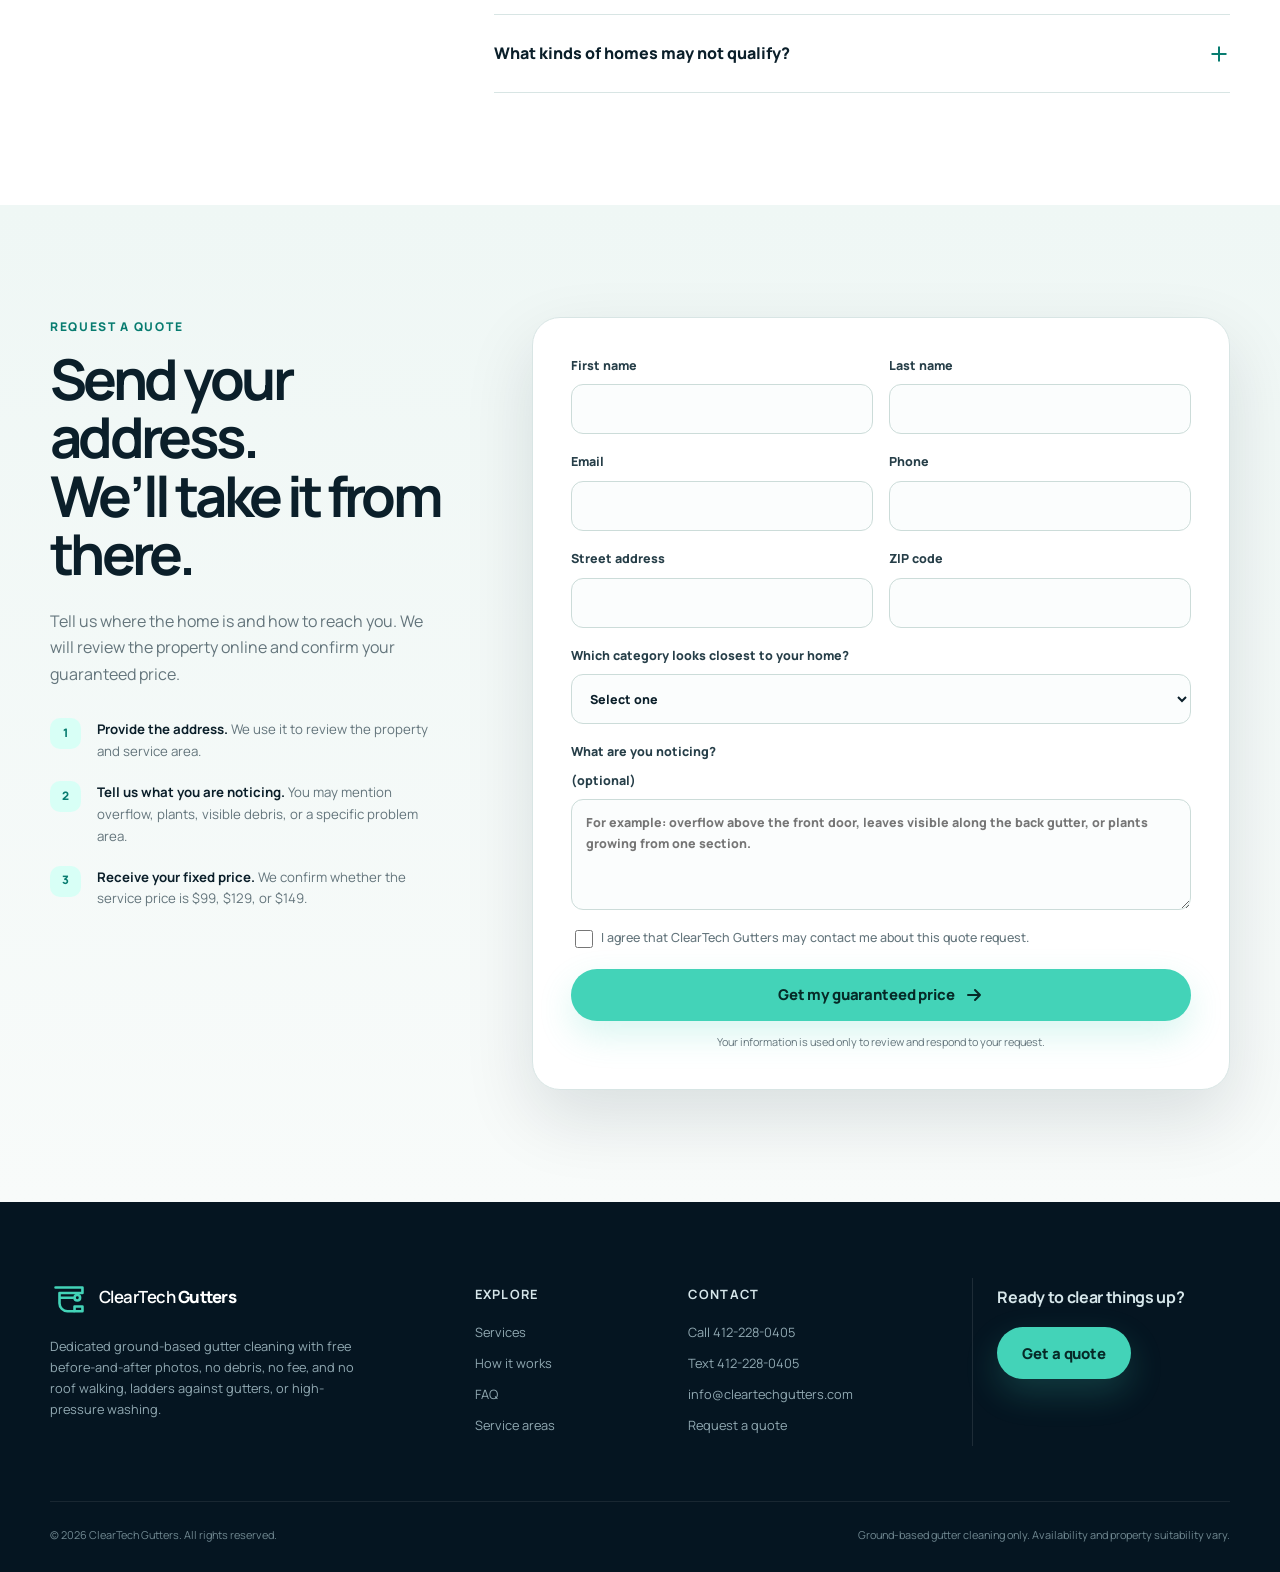
==== commit 5ed2fe8e: "Add tap-to-play gutter cleaning demonstration video" ====
--- a/index.html
+++ b/index.html
@@ -141,6 +141,23 @@
 </ol>
 </div>
 </section>
+<section class="section section-soft" id="cleaning-video" aria-labelledby="cleaning-video-title">
+<div class="container cleaning-video-layout">
+<div>
+<p class="kicker">See our equipment in action</p>
+<h2 id="cleaning-video-title">Gutter cleaning from the ground.</h2>
+<p class="cleaning-video-description">Watch a short clip of our gutter vacuum at work at a local home.</p>
+<a class="text-link" href="#quote">Get your fixed-price quote <span aria-hidden="true">→</span></a>
+</div>
+<figure class="cleaning-video-card">
+<video controls playsinline preload="none" width="512" height="910" poster="assets/gutter-cleaning-demo-poster.webp" aria-label="ClearTech gutter vacuum cleaning demonstration, five seconds, without audio">
+<source src="assets/gutter-cleaning-demo.mp4" type="video/mp4"/>
+Your browser does not support embedded video. <a href="assets/gutter-cleaning-demo.mp4">Watch the gutter-cleaning demonstration.</a>
+</video>
+<figcaption>A short look at our ground-based vacuum method. Tap play to watch.</figcaption>
+</figure>
+</div>
+</section>
 <section class="section comparison-section">
 <div class="container comparison-grid">
 <div class="comparison-copy reveal">
@@ -288,4 +305,4 @@
 </footer>
 <script defer="" src="script.js?v=4"></script>
 </body>
-</html>+</html>
--- a/styles.css
+++ b/styles.css
@@ -313,3 +313,12 @@
 .process-job-photo img { display: block; width: 100%; max-width: 420px; height: auto; border-radius: 20px; }
 .process-job-photo figcaption { margin-top: 12px; font-size: .875rem; color: var(--muted, #526672); }
 @media (max-width: 580px) { .visual-label { top: 25px; left: 25px; font-size: .6rem; letter-spacing: .05em; } }
+
+
+/* Tap-to-play service video */
+.cleaning-video-layout { display: grid; grid-template-columns: 1fr 1fr; align-items: center; gap: 70px; }
+.cleaning-video-description { color: var(--muted); max-width: 490px; margin: 24px 0 28px; }
+.cleaning-video-card { width: 100%; max-width: 360px; min-width: 0; margin: 0 auto; }
+.cleaning-video-card video { display: block; width: 100%; height: auto; aspect-ratio: 512 / 910; border-radius: 20px; background: var(--navy); }
+.cleaning-video-card figcaption { margin-top: 12px; color: var(--muted); font-size: .875rem; }
+@media (max-width: 820px) { .cleaning-video-layout { grid-template-columns: 1fr; gap: 32px; } }
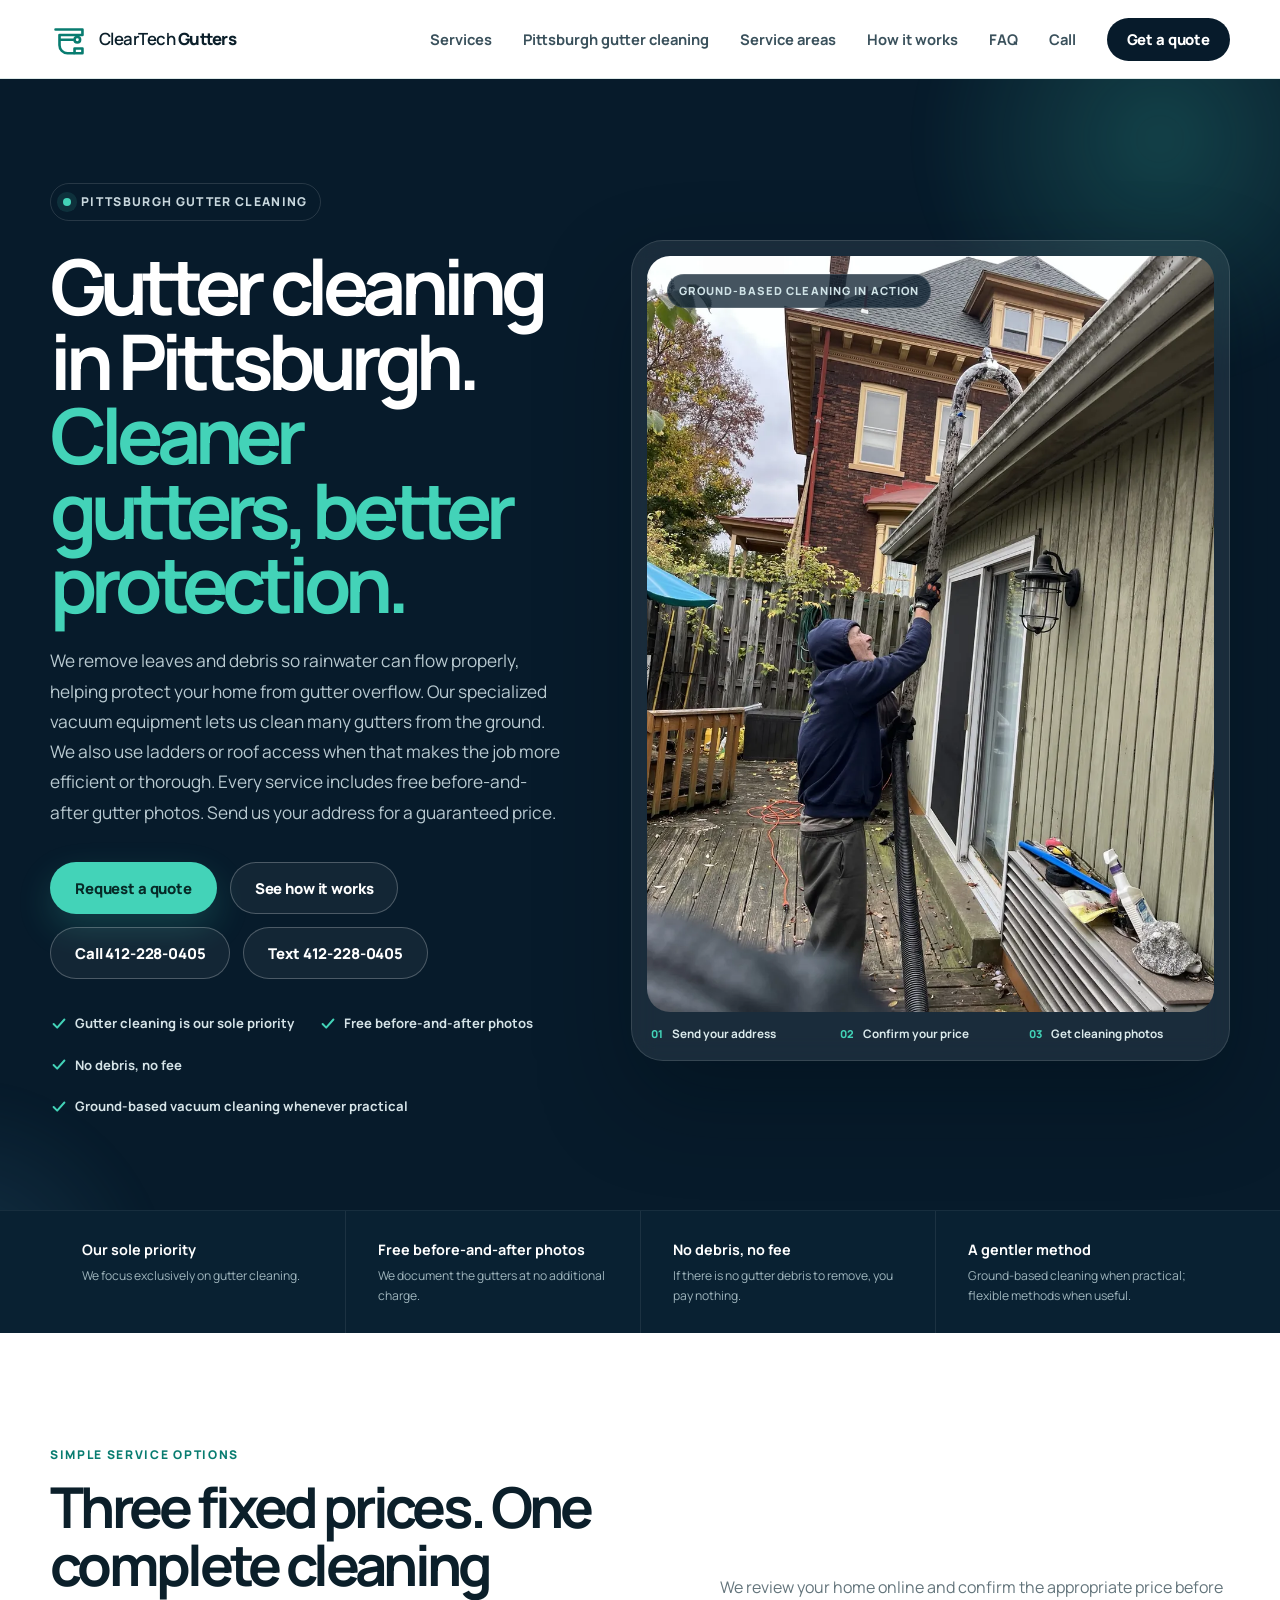
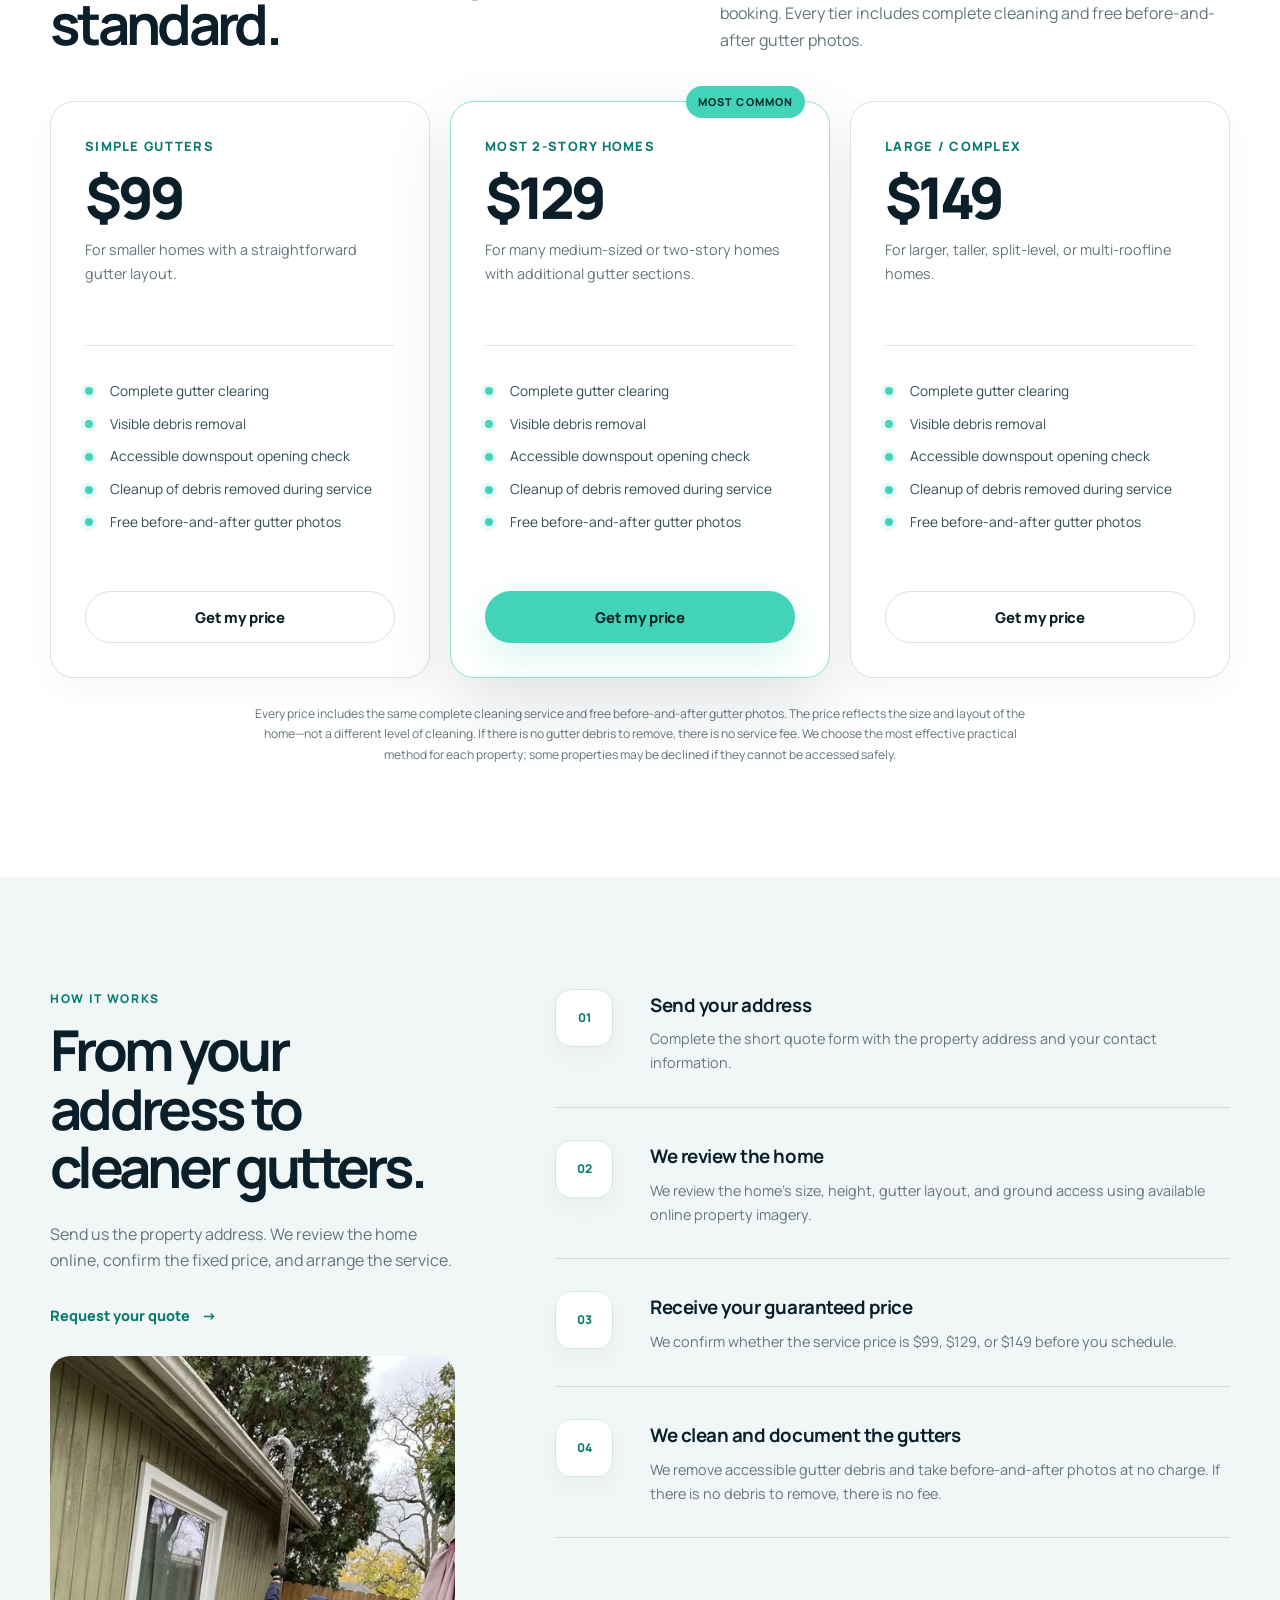
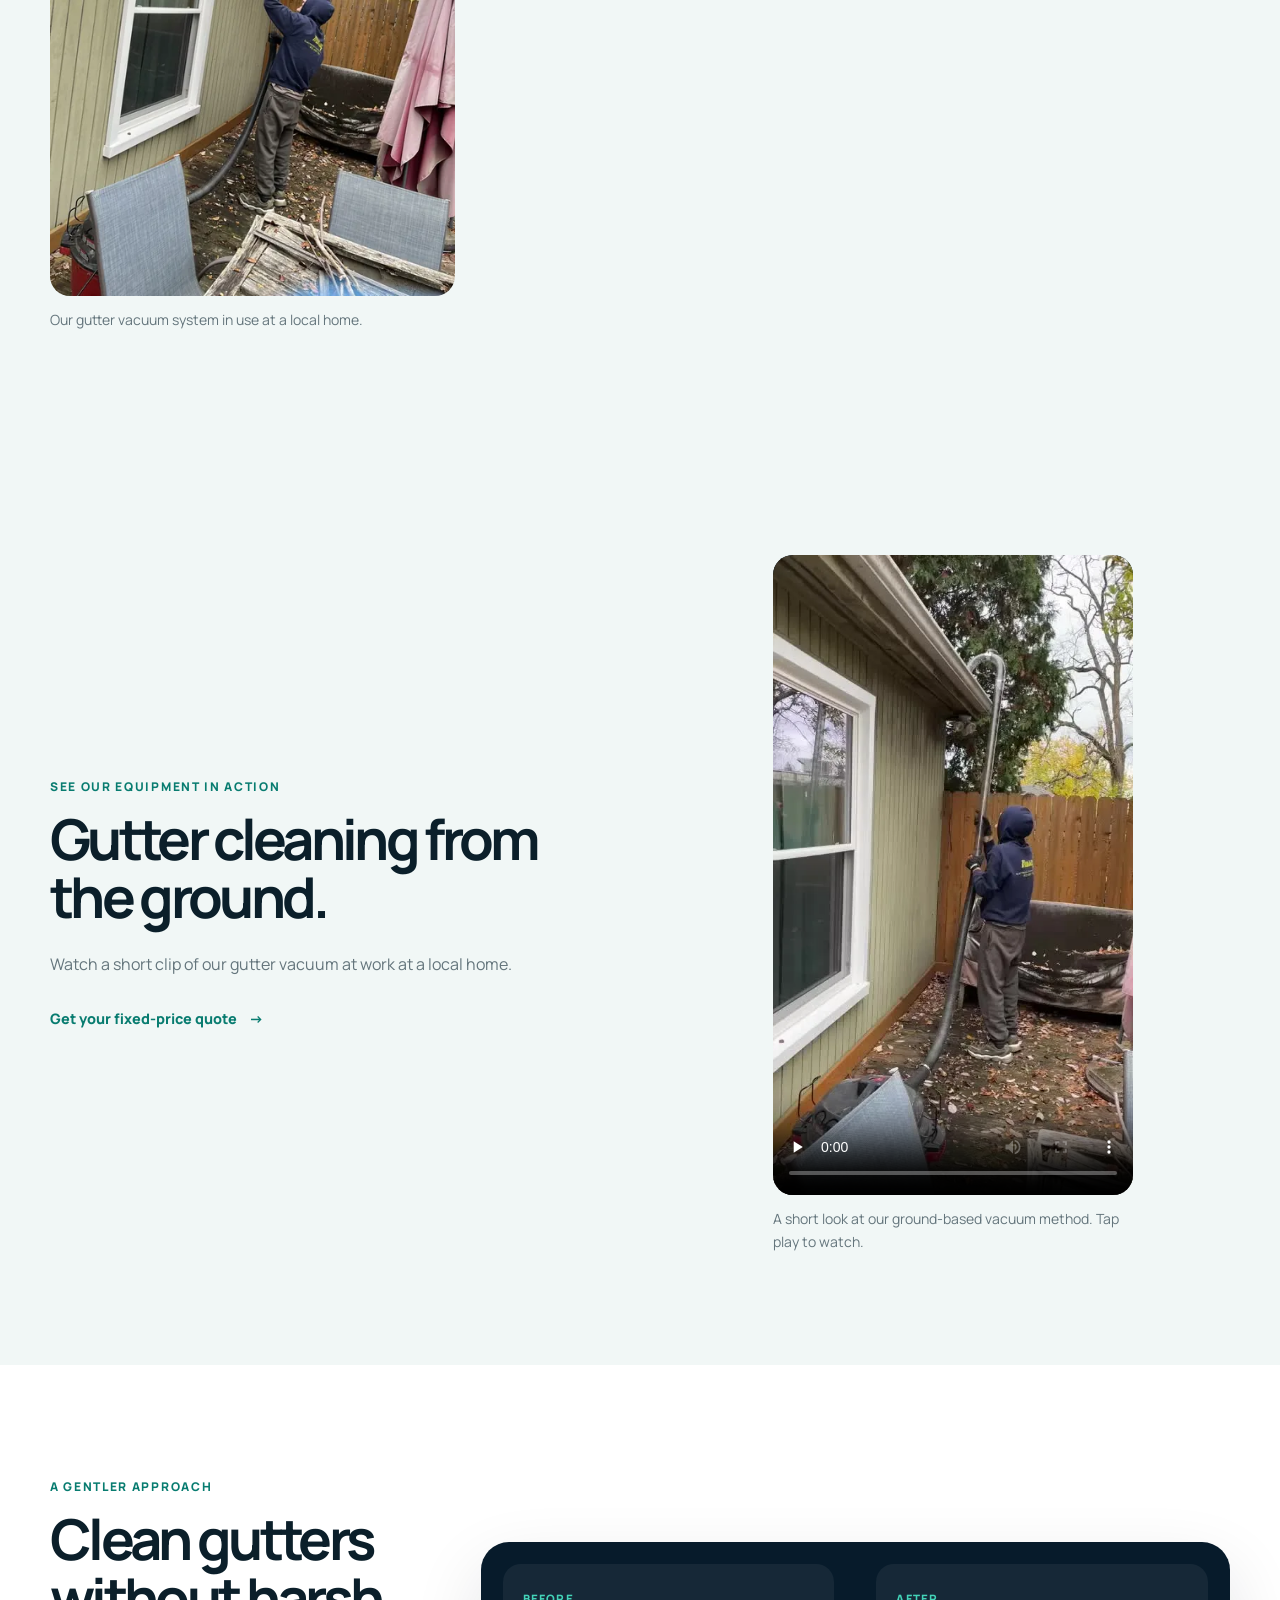
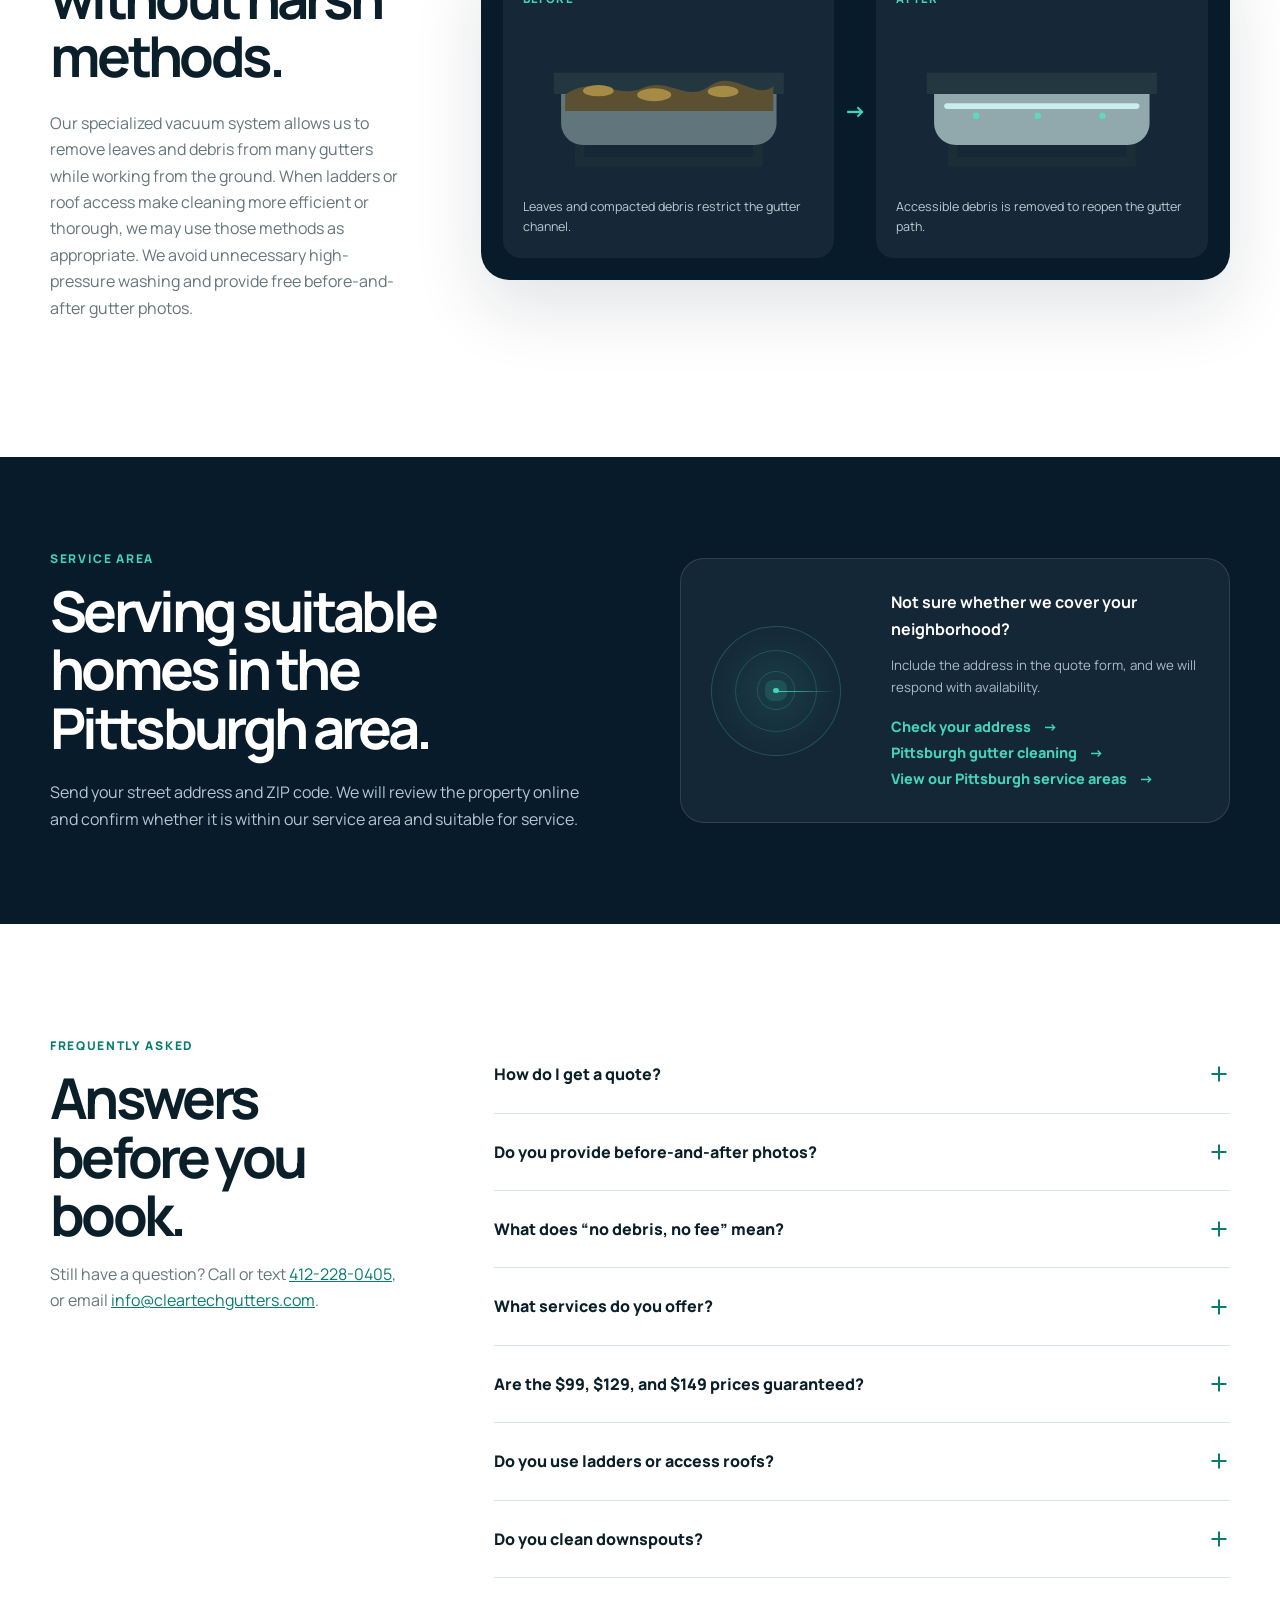
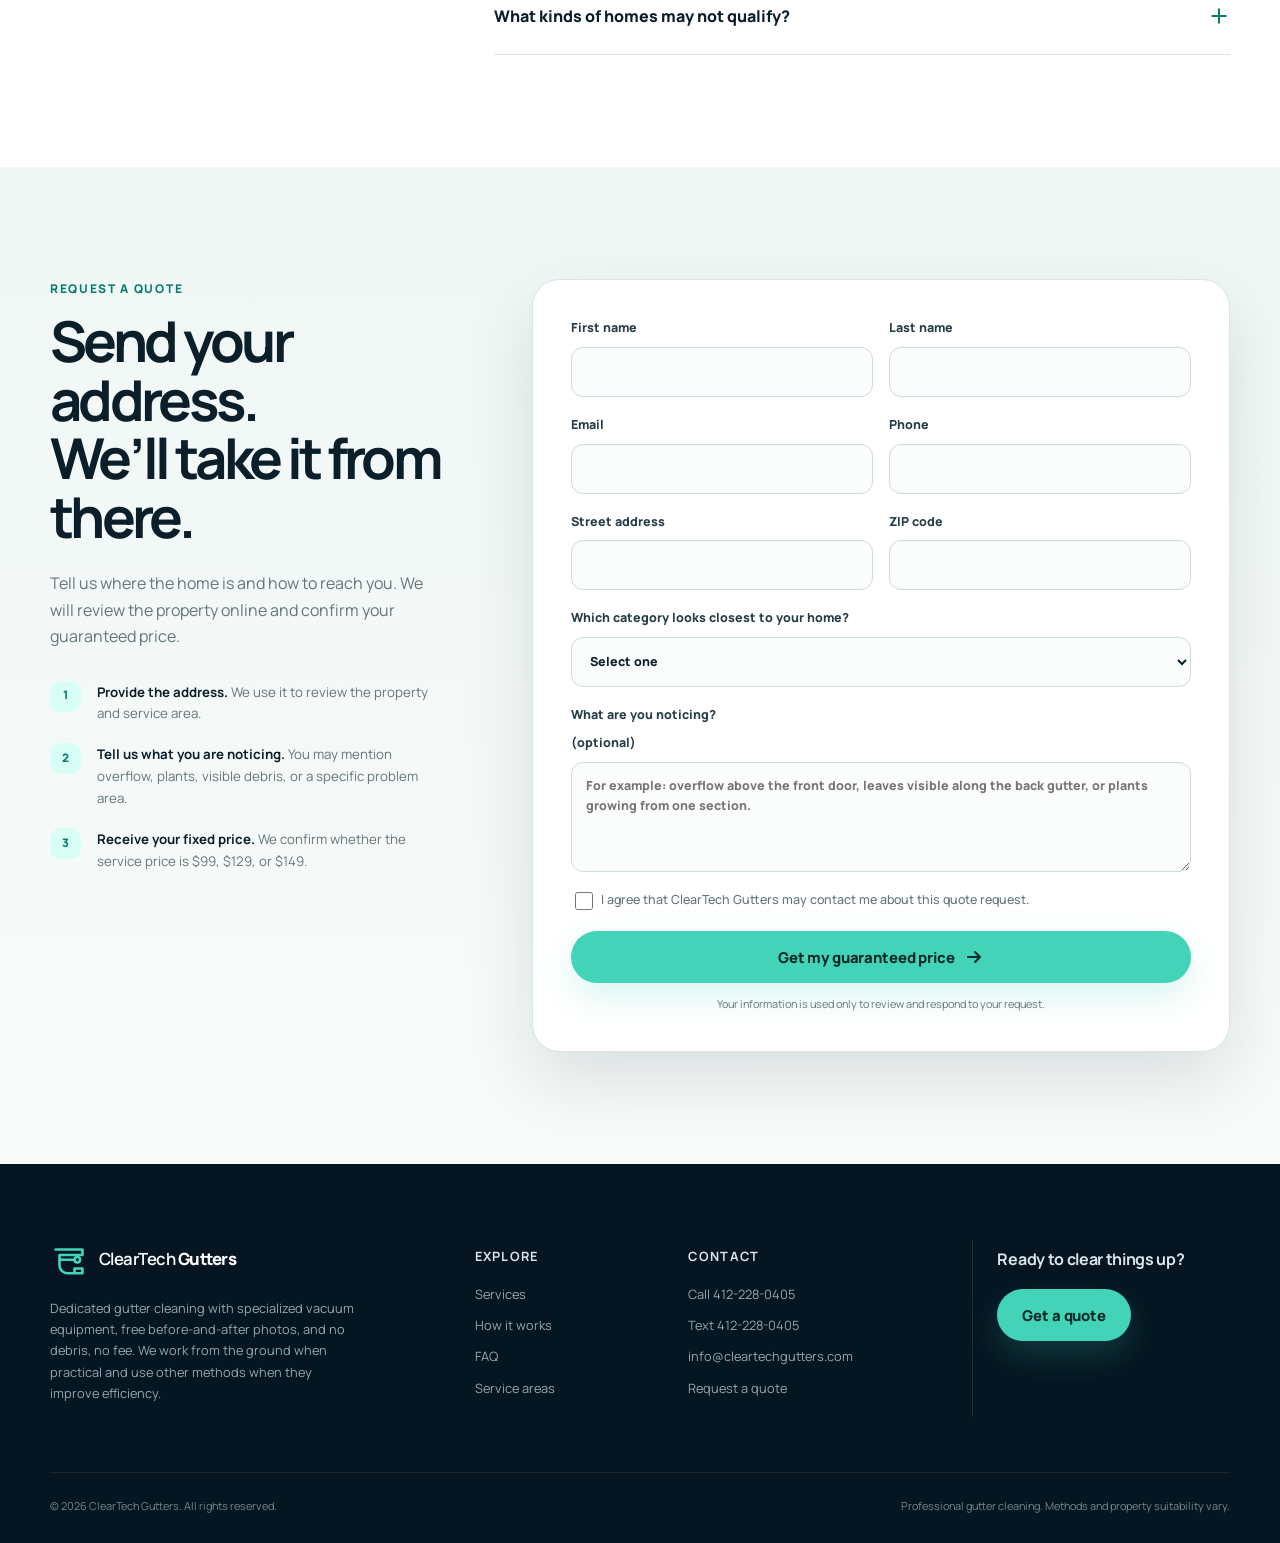
==== commit 50798d54: "Clarify flexible gutter cleaning methods without diminishing ground-based vacuum benefits" ====
--- a/index.html
+++ b/index.html
@@ -13,7 +13,7 @@
 <meta charset="utf-8"/>
 <meta content="width=device-width, initial-scale=1" name="viewport"/>
 <title>Gutter Cleaning Pittsburgh, PA | ClearTech Gutters</title>
-<meta content="Pittsburgh gutter cleaning from $99–$149 for suitable homes. Ground-based vacuum cleaning, upfront pricing and free before-and-after photos. Request a quote." name="description"/>
+<meta content="Pittsburgh gutter cleaning from $99–$149 for suitable homes. Specialized vacuum cleaning, upfront pricing and free before-and-after photos. Request a quote." name="description"/>
 <meta content="#071b2b" name="theme-color"/>
 <meta content="index,follow" name="robots"/>
 <link href="https://cleartechgutters.com/" rel="canonical"/>
@@ -21,10 +21,10 @@
 <link href="https://fonts.googleapis.com" rel="preconnect"/>
 <link crossorigin="" href="https://fonts.gstatic.com" rel="preconnect"/>
 <link href="https://fonts.googleapis.com/css2?family=Manrope:wght@400;500;600;700;800&amp;display=swap" rel="stylesheet"/>
-<link href="styles.css" rel="stylesheet"/>
+<link href="styles.css?v=20261107-video" rel="stylesheet"/>
 <meta content="website" property="og:type"/>
 <meta content="ClearTech Gutters | Smarter Gutter Cleaning" property="og:title"/>
-<meta content="Dedicated gutter cleaning with fixed pricing, free before-and-after gutter photos, and no roof walking, ladders against gutters, or high-pressure washing." property="og:description"/>
+<meta content="Dedicated gutter cleaning with specialized vacuum equipment, flexible cleaning methods, fixed pricing and free before-and-after photos." property="og:description"/>
 <meta content="https://cleartechgutters.com/" property="og:url"/>
 <meta content="https://cleartechgutters.com/assets/og-card.png" property="og:image"/>
 <script type="application/ld+json">
@@ -35,7 +35,7 @@
     "url": "https://cleartechgutters.com/",
     "email": "info@cleartechgutters.com",
     "telephone": "+1-412-228-0405",
-    "description": "Ground-based gutter cleaning throughout Pittsburgh and many surrounding communities.",
+    "description": "Professional gutter cleaning using ground-based vacuum equipment whenever practical throughout Pittsburgh and surrounding communities.",
     "areaServed": [
       {"@type": "City", "name": "Pittsburgh", "addressRegion": "PA"},
       {"@type": "AdministrativeArea", "name": "Allegheny County", "addressRegion": "PA"}
@@ -77,12 +77,12 @@
 <div class="hero-copy reveal">
 <div class="eyebrow"><span class="eyebrow-dot"></span> Pittsburgh gutter cleaning</div>
 <h1>Gutter cleaning in Pittsburgh.<br/><span>Cleaner gutters, better protection.</span></h1>
-<p class="hero-lede">We remove leaves and debris so rainwater can flow properly, helping protect your home from gutter overflow. Our ground-based vacuum method avoids workers walking on your roof, ladders resting against your gutters, and high-pressure water. Every service includes free before-and-after gutter photos. Send us your address for a guaranteed price.</p>
+<p class="hero-lede">We remove leaves and debris so rainwater can flow properly, helping protect your home from gutter overflow. Our specialized vacuum equipment lets us clean many gutters from the ground. We also use ladders or roof access when that makes the job more efficient or thorough. Every service includes free before-and-after gutter photos. Send us your address for a guaranteed price.</p>
 <div class="hero-actions">
 <a class="button button-primary" href="#quote">Request a quote</a>
 <a class="button button-ghost" href="#process">See how it works</a>
 </div>
-<ul aria-label="Service highlights" class="hero-checks"><li><svg aria-hidden="true" viewbox="0 0 20 20"><path d="m4 10 4 4 8-9"></path></svg>Gutter cleaning is our sole priority</li><li><svg aria-hidden="true" viewbox="0 0 20 20"><path d="m4 10 4 4 8-9"></path></svg>Free before-and-after photos</li><li><svg aria-hidden="true" viewbox="0 0 20 20"><path d="m4 10 4 4 8-9"></path></svg>No debris, no fee</li><li><svg aria-hidden="true" viewbox="0 0 20 20"><path d="m4 10 4 4 8-9"></path></svg>No roof walking, ladders, or high-pressure washing</li></ul>
+<ul aria-label="Service highlights" class="hero-checks"><li><svg aria-hidden="true" viewbox="0 0 20 20"><path d="m4 10 4 4 8-9"></path></svg>Gutter cleaning is our sole priority</li><li><svg aria-hidden="true" viewbox="0 0 20 20"><path d="m4 10 4 4 8-9"></path></svg>Free before-and-after photos</li><li><svg aria-hidden="true" viewbox="0 0 20 20"><path d="m4 10 4 4 8-9"></path></svg>No debris, no fee</li><li><svg aria-hidden="true" viewbox="0 0 20 20"><path d="m4 10 4 4 8-9"></path></svg>Ground-based vacuum cleaning whenever practical</li></ul>
 </div>
 <div class="hero-visual reveal">
 <div class="visual-card">
@@ -94,7 +94,7 @@
 </div>
 </section>
 <section aria-label="ClearTech service principles" class="trust-strip">
-<div class="container trust-grid"><div><strong>Our sole priority</strong><span>We focus exclusively on gutter cleaning.</span></div><div><strong>Free before-and-after photos</strong><span>We document the gutters at no additional charge.</span></div><div><strong>No debris, no fee</strong><span>If there is no gutter debris to remove, you pay nothing.</span></div><div><strong>A gentler method</strong><span>No roof traffic, ladders, or high-pressure water.</span></div></div>
+<div class="container trust-grid"><div><strong>Our sole priority</strong><span>We focus exclusively on gutter cleaning.</span></div><div><strong>Free before-and-after photos</strong><span>We document the gutters at no additional charge.</span></div><div><strong>No debris, no fee</strong><span>If there is no gutter debris to remove, you pay nothing.</span></div><div><strong>A gentler method</strong><span>Ground-based cleaning when practical; flexible methods when useful.</span></div></div>
 </section>
 <section class="section" id="services">
 <div class="container">
@@ -106,7 +106,7 @@
 <p>We review your home online and confirm the appropriate price before booking. Every tier includes complete cleaning and free before-and-after gutter photos.</p>
 </div>
 <div class="pricing-grid"><article class="price-card reveal"><div class="price-card-top"><p class="plan-name">Smaller home</p><p class="price">$99</p><p class="plan-desc">For smaller homes with a straightforward gutter layout.</p></div><ul><li>Complete gutter clearing</li><li>Visible debris removal</li><li>Accessible downspout opening check</li><li>Cleanup of debris removed during service</li><li>Free before-and-after gutter photos</li></ul><a class="button button-outline" href="#quote">Get my price</a></article><article class="price-card reveal price-card-featured"><div class="popular-label">Most common</div><div class="price-card-top"><p class="plan-name">Typical home</p><p class="price">$129</p><p class="plan-desc">For many medium-sized or two-story homes with additional gutter sections.</p></div><ul><li>Complete gutter clearing</li><li>Visible debris removal</li><li>Accessible downspout opening check</li><li>Cleanup of debris removed during service</li><li>Free before-and-after gutter photos</li></ul><a class="button button-primary" href="#quote">Get my price</a></article><article class="price-card reveal"><div class="price-card-top"><p class="plan-name">Larger home</p><p class="price">$149</p><p class="plan-desc">For larger, taller, split-level, or multi-roofline homes.</p></div><ul><li>Complete gutter clearing</li><li>Visible debris removal</li><li>Accessible downspout opening check</li><li>Cleanup of debris removed during service</li><li>Free before-and-after gutter photos</li></ul><a class="button button-outline" href="#quote">Get my price</a></article></div>
-<p class="fine-print">Every price includes the same complete cleaning service and free before-and-after gutter photos. The price reflects the size and layout of the home—not a different level of cleaning. If there is no gutter debris to remove, there is no service fee. Homes that cannot be safely or effectively serviced from the ground may be declined.</p>
+<p class="fine-print">Every price includes the same complete cleaning service and free before-and-after gutter photos. The price reflects the size and layout of the home—not a different level of cleaning. If there is no gutter debris to remove, there is no service fee. We choose the most effective practical method for each property; some properties may be declined if they cannot be accessed safely.</p>
 </div>
 </section>
 <section class="section section-soft" id="process">
@@ -151,8 +151,8 @@
 </div>
 <figure class="cleaning-video-card">
 <video controls playsinline preload="none" width="512" height="910" poster="assets/gutter-cleaning-demo-poster.webp" aria-label="ClearTech gutter vacuum cleaning demonstration, five seconds, without audio">
-<source src="assets/gutter-cleaning-demo.mp4" type="video/mp4"/>
-Your browser does not support embedded video. <a href="assets/gutter-cleaning-demo.mp4">Watch the gutter-cleaning demonstration.</a>
+<source src="assets/gutter-cleaning-demo-v2.mp4" type="video/mp4"/>
+Your browser does not support embedded video. <a href="assets/gutter-cleaning-demo-v2.mp4">Watch the gutter-cleaning demonstration.</a>
 </video>
 <figcaption>A short look at our ground-based vacuum method. Tap play to watch.</figcaption>
 </figure>
@@ -163,7 +163,7 @@
 <div class="comparison-copy reveal">
 <p class="kicker">A gentler approach</p>
 <h2>Clean gutters without harsh methods.</h2>
-<p>Our ground-based vacuum system removes leaves and compacted debris without workers walking on your roof, placing ladders against your gutters, or blasting them with high-pressure water. Roof traffic can affect roofing materials, ladders can dent or loosen gutters, and high-pressure water can stress seams or force water behind the gutter system. After the service, we provide free before-and-after photos of the gutters.</p>
+<p>Our specialized vacuum system allows us to remove leaves and debris from many gutters while working from the ground. When ladders or roof access make cleaning more efficient or thorough, we may use those methods as appropriate. We avoid unnecessary high-pressure washing and provide free before-and-after gutter photos.</p>
 
 </div>
 <div class="comparison-card reveal">
@@ -198,7 +198,7 @@
 <div class="reveal">
 <p class="kicker kicker-light">Service area</p>
 <h2>Serving suitable homes in the Pittsburgh area.</h2>
-<p>Send your street address and ZIP code. We will review the property online and confirm whether it is within our service area and suitable for ground-based cleaning.</p>
+<p>Send your street address and ZIP code. We will review the property online and confirm whether it is within our service area and suitable for service.</p>
 </div>
 <div class="area-card reveal">
 <div aria-hidden="true" class="radar"><span></span><span></span><span></span><i></i></div>
@@ -218,7 +218,7 @@
 <h2>Answers before you book.</h2>
 <p>Still have a question? Email <a href="mailto:info@cleartechgutters.com">info@cleartechgutters.com</a>.</p>
 </div>
-<div class="accordion" data-accordion=""><div class="faq-item reveal"><button aria-expanded="false" type="button"><span>How do I get a quote?</span><i></i></button><div class="faq-answer"><p>Send us the property address and your contact information. We review the home online and confirm the price before booking.</p></div></div><div class="faq-item reveal"><button aria-expanded="false" type="button"><span>Do you provide before-and-after photos?</span><i></i></button><div class="faq-answer"><p>Yes. We take before-and-after photos of the gutters during every completed cleaning and provide them at no additional charge.</p></div></div><div class="faq-item reveal"><button aria-expanded="false" type="button"><span>What does “no debris, no fee” mean?</span><i></i></button><div class="faq-answer"><p>If we inspect the gutters and find no gutter debris to remove, there is no cleaning fee.</p></div></div><div class="faq-item reveal"><button aria-expanded="false" type="button"><span>What services do you offer?</span><i></i></button><div class="faq-answer"><p>Gutter cleaning is our sole priority. We focus exclusively on cleaning gutters rather than dividing our attention among unrelated home services.</p></div></div><div class="faq-item reveal"><button aria-expanded="false" type="button"><span>Are the $99, $129, and $149 prices guaranteed?</span><i></i></button><div class="faq-answer"><p>Yes. Once we confirm which price applies to your home, that is the price you pay for the described gutter-cleaning service.</p></div></div><div class="faq-item reveal"><button aria-expanded="false" type="button"><span>Do you walk on the roof, use ladders, or pressure-wash gutters?</span><i></i></button><div class="faq-answer"><p>No. Our service is performed from the ground using a vacuum system. We do not walk on the roof, lean ladders against the gutters, or blast the gutters with high-pressure water. Roof traffic can affect roofing materials, ladders can dent or loosen gutters, and high-pressure water can stress seams or force water behind the gutter system. Homes that cannot be effectively reached from the ground may not be serviceable.</p></div></div><div class="faq-item reveal"><button aria-expanded="false" type="button"><span>Do you clean downspouts?</span><i></i></button><div class="faq-answer"><p>The service includes an opening check for accessible downspouts. Internal blockages requiring disassembly and underground drainage problems are not included.</p></div></div><div class="faq-item reveal"><button aria-expanded="false" type="button"><span>What kinds of homes may not qualify?</span><i></i></button><div class="faq-answer"><p>Examples include unusually tall structures, inaccessible rear elevations, severe grade changes, fragile gutter systems, or properties without safe ground access.</p></div></div></div>
+<div class="accordion" data-accordion=""><div class="faq-item reveal"><button aria-expanded="false" type="button"><span>How do I get a quote?</span><i></i></button><div class="faq-answer"><p>Send us the property address and your contact information. We review the home online and confirm the price before booking.</p></div></div><div class="faq-item reveal"><button aria-expanded="false" type="button"><span>Do you provide before-and-after photos?</span><i></i></button><div class="faq-answer"><p>Yes. We take before-and-after photos of the gutters during every completed cleaning and provide them at no additional charge.</p></div></div><div class="faq-item reveal"><button aria-expanded="false" type="button"><span>What does “no debris, no fee” mean?</span><i></i></button><div class="faq-answer"><p>If we inspect the gutters and find no gutter debris to remove, there is no cleaning fee.</p></div></div><div class="faq-item reveal"><button aria-expanded="false" type="button"><span>What services do you offer?</span><i></i></button><div class="faq-answer"><p>Gutter cleaning is our sole priority. We focus exclusively on cleaning gutters rather than dividing our attention among unrelated home services.</p></div></div><div class="faq-item reveal"><button aria-expanded="false" type="button"><span>Are the $99, $129, and $149 prices guaranteed?</span><i></i></button><div class="faq-answer"><p>Yes. Once we confirm which price applies to your home, that is the price you pay for the described gutter-cleaning service.</p></div></div><div class="faq-item reveal"><button aria-expanded="false" type="button"><span>Do you use ladders or access roofs?</span><i></i></button><div class="faq-answer"><p>We prefer our ground-based vacuum method whenever practical, but we may use ladders or roof access when it is a more efficient or thorough way to clean a property's gutters. We do not rely on high-pressure washing.</p></div></div><div class="faq-item reveal"><button aria-expanded="false" type="button"><span>Do you clean downspouts?</span><i></i></button><div class="faq-answer"><p>The service includes an opening check for accessible downspouts. Internal blockages requiring disassembly and underground drainage problems are not included.</p></div></div><div class="faq-item reveal"><button aria-expanded="false" type="button"><span>What kinds of homes may not qualify?</span><i></i></button><div class="faq-answer"><p>Examples include unusually tall structures, inaccessible elevations, severe grade changes, or fragile gutter systems where safe cleaning access is not available.</p></div></div></div>
 </div>
 </section>
 <section class="section quote-section" id="quote">
@@ -280,7 +280,7 @@
 <svg aria-hidden="true" class="brand-mark" viewbox="0 0 48 48"><path d="M7 12h34v7H12v13c0 5.5 4.5 10 10 10h8"></path><path d="M31 36h10v6H31z"></path><path d="M13 25h16"></path><circle cx="34.5" cy="25" r="3.5"></circle></svg>
 <span>ClearTech <strong>Gutters</strong></span>
 </a>
-<p>Dedicated ground-based gutter cleaning with free before-and-after photos, no debris, no fee, and no roof walking, ladders against gutters, or high-pressure washing.</p>
+<p>Dedicated gutter cleaning with specialized vacuum equipment, free before-and-after photos, and no debris, no fee. We work from the ground when practical and use other methods when they improve efficiency.</p>
 </div>
 <div>
 <h3>Explore</h3>
@@ -300,7 +300,7 @@
 </div>
 <div class="container footer-bottom">
 <p>© <span id="year"></span> ClearTech Gutters. All rights reserved.</p>
-<p>Ground-based gutter cleaning only. Availability and property suitability vary.</p>
+<p>Professional gutter cleaning. Methods and property suitability vary.</p>
 </div>
 </footer>
 <script defer="" src="script.js?v=4"></script>
